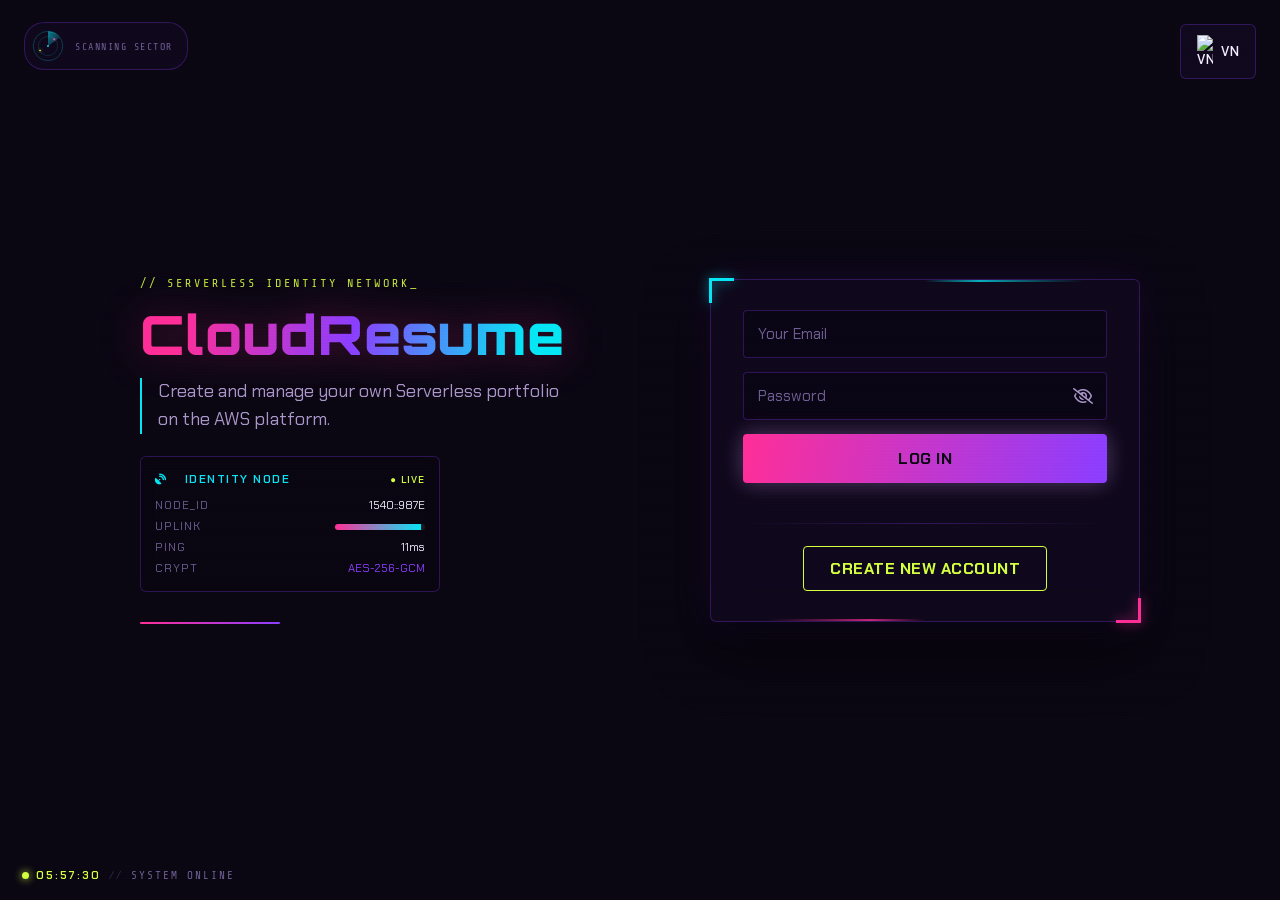
==== index.html @ 647ae420 "y" ====
<!DOCTYPE html>
<html lang="en">
<head>
    <meta charset="UTF-8">
    <meta name="viewport" content="width=device-width, initial-scale=1.0">
    <title>CloudResume // System Access</title>
    <link rel="preconnect" href="https://fonts.googleapis.com">
    <link href="https://fonts.googleapis.com/css2?family=Orbitron:wght@500;600;700;800;900&family=Chakra+Petch:wght@300;400;500;600;700&family=Share+Tech+Mono&display=swap" rel="stylesheet">
    <link rel="stylesheet" href="https://cdnjs.cloudflare.com/ajax/libs/font-awesome/6.4.2/css/all.min.css">
    <script src="https://cdn.jsdelivr.net/npm/amazon-cognito-identity-js/dist/amazon-cognito-identity.min.js"></script>
    <style>
        /* ============================================
           CLOUDRESUME — CYBERPUNK & NEON DYSTOPIA
           Token system
        ============================================ */
        :root {
            --void: #0a0612;
            --void-panel: #150b26;
            --void-elevated: #1d1033;
            --void-border: rgba(139, 61, 255, 0.28);
            --neon-pink: #ff2e97;
            --neon-cyan: #05e6f5;
            --neon-violet: #8b3dff;
            --neon-lime: #d4ff3f;
            --danger: #ff3860;
            --text-primary: #f4eeff;
            --text-secondary: #a996c9;
            --text-dim: #6f5f94;
            --font-display: 'Orbitron', sans-serif;
            --font-body: 'Chakra Petch', sans-serif;
            --font-mono: 'Share Tech Mono', monospace;
        }

        * { box-sizing: border-box; margin: 0; padding: 0; font-family: var(--font-body); }
        html, body { background: var(--void); }
        body {
            color: var(--text-primary);
            display: flex; justify-content: center; align-items: center;
            min-height: 100vh; position: relative; overflow-x: hidden;
        }

        /* ---- Custom neon scrollbar ---- */
        * { scrollbar-width: thin; scrollbar-color: var(--neon-violet) var(--void); }
        ::-webkit-scrollbar { width: 11px; height: 11px; }
        ::-webkit-scrollbar-track { background: var(--void); }
        ::-webkit-scrollbar-thumb { background: linear-gradient(180deg, var(--neon-pink), var(--neon-violet), var(--neon-cyan)); border-radius: 20px; border: 2px solid var(--void); background-clip: padding-box; }
        ::-webkit-scrollbar-thumb:hover { box-shadow: 0 0 10px rgba(5,230,245,0.6) inset; }

        /* ---- Atmosphere: grid floor, glow orbs, scanline ---- */
        body::before {
            content: ''; position: fixed; inset: -46px 0 0 -46px;
            background-image:
                linear-gradient(rgba(139, 61, 255, 0.14) 1px, transparent 1px),
                linear-gradient(90deg, rgba(139, 61, 255, 0.14) 1px, transparent 1px);
            background-size: 46px 46px;
            -webkit-mask-image: radial-gradient(ellipse 75% 55% at 50% 25%, black 30%, transparent 100%);
            mask-image: radial-gradient(ellipse 75% 55% at 50% 25%, black 30%, transparent 100%);
            z-index: -3; pointer-events: none;
            animation: grid-drift 18s linear infinite;
        }
        @keyframes grid-drift { from { background-position: 0px 0px, 0px 0px; } to { background-position: 46px 46px, 46px 46px; } }
        body::after {
            content: ''; position: fixed; inset: 0;
            background: repeating-linear-gradient(0deg, rgba(255,255,255,0.025) 0px, rgba(255,255,255,0.025) 1px, transparent 1px, transparent 3px);
            z-index: 30; pointer-events: none; mix-blend-mode: overlay;
        }
        .bg-orbs { position: fixed; inset: 0; z-index: -2; pointer-events: none; transform: translate(0, 0); transition: transform 0.7s ease-out; }
        .bg-orb { position: fixed; width: 480px; height: 480px; border-radius: 50%; filter: blur(130px); opacity: 0.32; pointer-events: none; animation: float-orb 14s ease-in-out infinite; }
        .orb-pink { background: var(--neon-pink); top: -160px; left: -120px; }
        .orb-cyan { background: var(--neon-cyan); bottom: -160px; right: -120px; animation-delay: -7s; }
        .orb-violet { background: var(--neon-violet); width: 400px; height: 400px; top: 42%; left: 46%; opacity: 0.22; animation-name: float-orb-alt; animation-duration: 20s; animation-delay: -4s; }
        @keyframes float-orb { 0%, 100% { transform: translate(0,0) scale(1); } 50% { transform: translate(36px,-28px) scale(1.08); } }
        @keyframes float-orb-alt { 0%, 100% { transform: translate(0,0) scale(1); } 50% { transform: translate(-44px,32px) scale(0.92); } }

        .sys-status { position: fixed; bottom: 18px; left: 22px; font-family: var(--font-mono); font-size: 11px; letter-spacing: 2px; color: var(--text-dim); z-index: 10; display: flex; align-items: center; gap: 7px; text-transform: uppercase; }
        .status-dot { width: 7px; height: 7px; border-radius: 50%; background: var(--neon-lime); box-shadow: 0 0 8px var(--neon-lime); animation: pulse-dot 1.6s ease-in-out infinite; }
        @keyframes pulse-dot { 0%, 100% { opacity: 1; } 50% { opacity: 0.35; } }

        /* ---- Glitch-flicker brand text ---- */
        .glitch-text { position: relative; display: inline-block; }
        .glitch-text::before, .glitch-text::after {
            content: attr(data-text); position: absolute; top: 0; left: 0; width: 100%; height: 100%;
            background: linear-gradient(100deg, var(--neon-pink) 10%, var(--neon-violet) 50%, var(--neon-cyan) 90%);
            -webkit-background-clip: text; background-clip: text; color: transparent; opacity: 0;
        }
        .glitch-text::before { transform: translate(-2px, 0); animation: glitch-flicker-1 7s infinite; }
        .glitch-text::after { transform: translate(2px, 0); animation: glitch-flicker-2 7s infinite; }
        @keyframes glitch-flicker-1 {
            0%, 94%, 100% { opacity: 0; clip-path: inset(45% 0 45% 0); }
            95% { opacity: 0.9; clip-path: inset(10% 0 60% 0); }
            96% { opacity: 0.9; clip-path: inset(70% 0 5% 0); }
            97% { opacity: 0; }
        }
        @keyframes glitch-flicker-2 {
            0%, 93%, 100% { opacity: 0; clip-path: inset(45% 0 45% 0); }
            94% { opacity: 0.9; clip-path: inset(60% 0 15% 0); }
            96% { opacity: 0.9; clip-path: inset(5% 0 80% 0); }
            98% { opacity: 0; }
        }

        @media (prefers-reduced-motion: reduce) {
            .bg-orb, .bg-orbs, .status-dot, .brand-tag::after, body::before,
            .glitch-text::before, .glitch-text::after, .brand-section, .auth-section,
            .form-in, .brand-section::after, .circuit-line, .circuit-node, .toast, .ripple-burst,
            .scan-ring, .radar-sweep, .radar-ring-1, .radar-ring-2, .radar-blip, .id-node-panel::before,
            .link-bar-fill, .node-panel-flicker, #cursor-glow, #boot-sequence, .boot-line, .boot-cursor,
            .circuit-deco-tl .circuit-line, .circuit-deco-tl .circuit-node { animation: none !important; transition: none !important; }
            #boot-sequence { display: none !important; }
        }

        .top-controls { position: absolute; top: 24px; right: 24px; display: flex; gap: 10px; z-index: 10; }
        .top-btn {
            padding: 10px 16px; font-size: 13px; font-weight: 600; letter-spacing: 0.5px; text-transform: uppercase;
            cursor: pointer; background: rgba(21,11,38,0.65); color: var(--text-primary);
            border: 1px solid var(--void-border); border-radius: 6px;
            display: flex; align-items: center; justify-content: center; gap: 8px;
            backdrop-filter: blur(10px); transition: all 0.25s ease; min-width: 40px;
        }
        .top-btn:hover { border-color: var(--neon-cyan); color: var(--neon-cyan); box-shadow: 0 0 16px rgba(5,230,245,0.35); transform: translateY(-1px); }

        .container { display: flex; max-width: 1040px; width: 100%; padding: 20px; align-items: center; justify-content: space-between; flex-wrap: wrap; position: relative; z-index: 1; }

        .brand-section { width: 50%; padding-right: 40px; animation: fade-in-left 0.7s ease both; }
        .brand-section::after { content: ''; display: block; margin-top: 30px; height: 2px; width: 140px; border-radius: 2px; background: linear-gradient(90deg, var(--neon-pink), var(--neon-violet), var(--neon-cyan), var(--neon-pink)); background-size: 300% 100%; animation: sweep-line 6s linear infinite; }
        @keyframes sweep-line { from { background-position: 0% 0; } to { background-position: -300% 0; } }
        @keyframes fade-in-left { from { opacity: 0; transform: translateX(-24px); } to { opacity: 1; transform: translateX(0); } }
        @keyframes fade-in-up { from { opacity: 0; transform: translateY(24px); } to { opacity: 1; transform: translateY(0); } }
        .brand-tag { display: block; font-family: var(--font-mono); font-size: 12px; letter-spacing: 3px; color: var(--neon-lime); text-transform: uppercase; margin-bottom: 16px; opacity: 0.9; }
        .brand-tag::after { content: '_'; animation: blink 1s steps(1) infinite; }
        @keyframes blink { 50% { opacity: 0; } }
        .brand-section h1 {
            font-family: var(--font-display); font-size: 54px; font-weight: 900; letter-spacing: 1px;
            background: linear-gradient(100deg, var(--neon-pink) 10%, var(--neon-violet) 50%, var(--neon-cyan) 90%);
            -webkit-background-clip: text; background-clip: text; color: transparent;
            filter: drop-shadow(0 0 20px rgba(255,46,151,0.3));
            margin-bottom: 16px; line-height: 1.05;
        }
        .brand-section p { font-size: 18px; color: var(--text-secondary); line-height: 1.55; max-width: 420px; border-left: 2px solid var(--neon-cyan); padding-left: 16px; }

        /* ---- Signature HUD corner-bracket frame ---- */
        .hud-frame { position: relative; }
        .hud-frame::before, .hud-frame::after { content: ''; position: absolute; width: 22px; height: 22px; pointer-events: none; z-index: 5; }
        .hud-frame::before { top: -2px; left: -2px; border-top: 3px solid var(--neon-cyan); border-left: 3px solid var(--neon-cyan); filter: drop-shadow(0 0 6px rgba(5,230,245,0.7)); }
        .hud-frame::after { bottom: -2px; right: -2px; border-bottom: 3px solid var(--neon-pink); border-right: 3px solid var(--neon-pink); filter: drop-shadow(0 0 6px rgba(255,46,151,0.7)); }

        .auth-section {
            width: 430px; background: rgba(21,11,38,0.55); backdrop-filter: blur(18px);
            border: 1px solid var(--void-border); border-radius: 6px; padding: 30px 32px;
            box-shadow: 0 24px 60px rgba(0,0,0,0.55), 0 0 40px rgba(139,61,255,0.12);
            animation: fade-in-up 0.7s ease 0.15s both, panel-flicker 7.5s ease-in-out infinite;
            transition: transform 0.35s ease;
        }

        /* ---- Form switch transition (login / register / verify) ---- */
        .form-in { animation: form-fade-in 0.4s ease; }
        @keyframes form-fade-in { from { opacity: 0; transform: translateY(10px); } to { opacity: 1; transform: translateY(0); } }

        .form-group { margin-bottom: 14px; }
        .form-grid-3 { display: grid; grid-template-columns: 1fr 1fr 1fr; gap: 10px; margin-bottom: 14px; }
        .form-grid-phone { display: grid; grid-template-columns: 1fr 2.5fr; gap: 10px; margin-bottom: 6px; }

        label { display: block; font-family: var(--font-mono); font-size: 11px; color: var(--text-secondary); margin-bottom: 6px; font-weight: 600; text-transform: uppercase; letter-spacing: 1.5px; }

        input, select {
            width: 100%; padding: 13px 14px; border: 1px solid var(--void-border); background: rgba(10,6,18,0.65);
            color: var(--text-primary); border-radius: 4px; font-size: 15px; font-family: var(--font-body); outline: none; transition: all 0.25s ease;
        }
        input::placeholder { color: var(--text-dim); }
        input:focus, select:focus { border-color: var(--neon-cyan); box-shadow: 0 0 0 3px rgba(5,230,245,0.15), 0 0 18px rgba(5,230,245,0.22); background: rgba(10,6,18,0.85); }
        select option { background: var(--void-panel); color: var(--text-primary); }

        .helper-text { font-size: 12px; color: var(--text-dim); display: block; margin-top: 5px; margin-bottom: 14px; line-height: 1.45; }
        .warning-text { font-size: 12px; color: var(--danger); display: block; margin-top: 5px; margin-bottom: 14px; font-weight: 600; }

        .pwd-wrapper { position: relative; width: 100%; }
        .pwd-wrapper input { padding-right: 42px; margin-bottom: 0; }
        .pwd-toggle { position: absolute; right: 14px; top: 50%; transform: translateY(-50%); cursor: pointer; color: var(--text-secondary); font-size: 16px; transition: color 0.2s; }
        .pwd-toggle:hover { color: var(--neon-cyan); }

        .btn { width: 100%; padding: 14px; border: none; border-radius: 4px; font-size: 16px; font-weight: 700; letter-spacing: 0.5px; text-transform: uppercase; cursor: pointer; transition: all 0.25s ease; font-family: var(--font-body); }
        .btn-login {
            position: relative; overflow: hidden;
            background: linear-gradient(100deg, var(--neon-pink), var(--neon-violet) 50%, var(--neon-cyan));
            background-size: 200% 100%; background-position: 0% 0%;
            color: #0a0612; margin-bottom: 18px;
            box-shadow: 0 0 22px rgba(255,46,151,0.3), 0 0 22px rgba(5,230,245,0.2);
        }
        .btn-login:hover { background-position: 100% 0%; box-shadow: 0 0 30px rgba(255,46,151,0.45), 0 0 30px rgba(5,230,245,0.35); transform: translateY(-2px); }
        .btn-login::after { content: ''; position: absolute; top: 0; left: -75%; width: 45%; height: 100%; background: linear-gradient(120deg, transparent, rgba(255,255,255,0.55), transparent); transform: skewX(-20deg); transition: left 0.6s ease; }
        .btn-login:hover::after { left: 130%; }

        .divider { height: 1px; background: linear-gradient(90deg, transparent, var(--void-border) 50%, transparent); margin: 22px 0; border: none; }

        .btn-register { background: transparent; border: 1.5px solid var(--neon-lime); color: var(--neon-lime); width: fit-content; padding: 11px 26px; margin: 0 auto; display: block; }
        .btn-register:hover { background: rgba(212,255,63,0.12); box-shadow: 0 0 22px rgba(212,255,63,0.4); color: #fff; border-color: #fff; }

        #register-form, #verify-form { display: none; }
        #register-form h2, #verify-form h2 { font-family: var(--font-display); font-size: 21px; color: var(--text-primary); text-align: center; margin-bottom: 18px; letter-spacing: 1px; }
        #register-form h2::before, #verify-form h2::before { content: '// '; color: var(--neon-cyan); }
        #register-form h2::after, #verify-form h2::after { content: ' //'; color: var(--neon-pink); }

        .back-link { display: block; text-align: center; color: var(--neon-cyan); cursor: pointer; margin-top: 16px; text-decoration: none; font-weight: 600; font-size: 14px; }
        .back-link:hover { text-decoration: underline; color: var(--neon-pink); }

        #error-msg { background: rgba(255,56,96,0.12); color: #ff9db3; padding: 11px; border-radius: 4px; text-align: center; margin-bottom: 16px; font-size: 13px; display: none; font-weight: 600; border: 1px solid var(--danger); box-shadow: 0 0 16px rgba(255,56,96,0.25); }

        /* ---- Ambient data-mote particle field ---- */
        .particle-canvas { position: fixed; inset: 0; z-index: -1; pointer-events: none; opacity: 0.6; }

        /* ---- Circuit-trace corner decoration ---- */
        .circuit-deco { position: fixed; bottom: -10px; right: -10px; width: 180px; height: 180px; z-index: -1; opacity: 0.4; pointer-events: none; }
        .circuit-deco-tl { bottom: auto; right: auto; top: -10px; left: -10px; }
        .circuit-line { fill: none; stroke: var(--neon-cyan); stroke-width: 1.2; stroke-dasharray: 7 6; animation: circuit-flow 4s linear infinite; }
        .circuit-node { fill: var(--neon-pink); filter: drop-shadow(0 0 4px var(--neon-pink)); animation: pulse-dot 2s ease-in-out infinite; }
        @keyframes circuit-flow { to { stroke-dashoffset: -130; } }

        /* ---- Live HUD clock ---- */
        #hud-clock { color: var(--neon-lime); font-weight: 600; }
        .sys-sep { opacity: 0.4; margin: 0 1px; }

        /* ---- Click ripple burst ---- */
        .ripple-burst { position: fixed; width: 120px; height: 120px; border-radius: 50%; pointer-events: none; z-index: 400; border: 2px solid var(--neon-cyan); transform: translate(-50%, -50%) scale(0); opacity: 0.85; animation: ripple-expand 0.6s ease-out forwards; }
        @keyframes ripple-expand { to { transform: translate(-50%, -50%) scale(1); opacity: 0; } }

        /* ---- Toast notifications ---- */
        .toast-container { position: fixed; top: 24px; right: 24px; z-index: 500; display: flex; flex-direction: column; gap: 10px; pointer-events: none; max-width: 340px; }
        .toast {
            pointer-events: auto; min-width: 260px; background: rgba(21,11,38,0.92); backdrop-filter: blur(14px);
            border: 1px solid var(--void-border); border-left: 3px solid var(--neon-cyan); border-radius: 6px;
            padding: 13px 14px; font-size: 13px; color: var(--text-primary);
            box-shadow: 0 12px 30px rgba(0,0,0,0.5), 0 0 20px rgba(5,230,245,0.15);
            display: flex; align-items: flex-start; gap: 10px; animation: toast-in 0.35s ease;
        }
        .toast.error { border-left-color: var(--danger); }
        .toast.success { border-left-color: var(--neon-lime); }
        .toast .toast-icon { font-size: 15px; margin-top: 1px; color: var(--neon-cyan); }
        .toast.error .toast-icon { color: var(--danger); }
        .toast.success .toast-icon { color: var(--neon-lime); }
        .toast span.toast-msg { flex: 1; line-height: 1.4; }
        .toast .toast-close { background: none; border: none; color: var(--text-dim); cursor: pointer; font-size: 15px; line-height: 1; }
        .toast .toast-close:hover { color: var(--text-primary); }
        .toast.hide { animation: toast-out 0.3s ease forwards; }
        @keyframes toast-in { from { opacity: 0; transform: translateX(40px); } to { opacity: 1; transform: translateX(0); } }
        @keyframes toast-out { to { opacity: 0; transform: translateX(40px); } }

        /* ============================================
           EXPANDED ATMOSPHERE — extra futurism pass
        ============================================ */

        /* ---- Boot sequence overlay ---- */
        #boot-sequence {
            position: fixed; inset: 0; z-index: 1000; background: var(--void);
            display: flex; align-items: center; justify-content: center; padding: 40px;
            transition: opacity 0.5s ease, visibility 0.5s ease;
            animation: boot-failsafe-fade 0.6s ease 4s forwards; /* safety net if JS never runs */
        }
        #boot-sequence.boot-hide { opacity: 0; visibility: hidden; pointer-events: none; }
        @keyframes boot-failsafe-fade { to { opacity: 0; visibility: hidden; pointer-events: none; } }
        .boot-lines {
            font-family: var(--font-mono); font-size: 14px; line-height: 2; color: var(--neon-lime);
            max-width: 520px; width: 100%; text-shadow: 0 0 8px rgba(212,255,63,0.45);
        }
        .boot-line { opacity: 0; white-space: pre-wrap; animation: boot-line-in 0.25s ease forwards; }
        .boot-line .ok { color: var(--neon-cyan); font-weight: 600; }
        @keyframes boot-line-in { from { opacity: 0; transform: translateX(-6px); } to { opacity: 1; transform: translateX(0); } }

        /* ---- Radar HUD (top-left) ---- */
        .radar-hud {
            position: fixed; top: 22px; left: 24px; z-index: 10;
            display: flex; align-items: center; gap: 10px;
            background: rgba(21,11,38,0.55); backdrop-filter: blur(10px);
            border: 1px solid var(--void-border); border-radius: 20px; padding: 6px 14px 6px 6px;
        }
        .radar-hud svg { width: 34px; height: 34px; overflow: visible; flex-shrink: 0; }
        .radar-ring-1, .radar-ring-2 { fill: none; stroke: var(--neon-cyan); stroke-width: 1; opacity: 0.4; }
        .radar-ring-2 { opacity: 0.25; }
        .radar-sweep { transform-origin: 30px 30px; animation: radar-rotate 3.2s linear infinite; }
        @keyframes radar-rotate { to { transform: rotate(360deg); } }
        .radar-blip { fill: var(--neon-pink); filter: drop-shadow(0 0 3px var(--neon-pink)); animation: pulse-dot 2.4s ease-in-out infinite; }
        .radar-blip-2 { animation-delay: -1.2s; fill: var(--neon-lime); filter: drop-shadow(0 0 3px var(--neon-lime)); }
        .radar-label { font-family: var(--font-mono); font-size: 10px; letter-spacing: 1.5px; color: var(--text-dim); text-transform: uppercase; white-space: nowrap; }
        @media (max-width: 900px) { .radar-hud { display: none; } }

        /* ---- Cursor-follow neon glow ---- */
        #cursor-glow {
            position: fixed; top: 0; left: 0; width: 26px; height: 26px; border-radius: 50%;
            background: radial-gradient(circle, rgba(255,46,151,0.55) 0%, rgba(5,230,245,0.32) 45%, transparent 75%);
            filter: blur(4px); pointer-events: none; z-index: 350; mix-blend-mode: screen;
            transform: translate(-50%, -50%); opacity: 0; transition: opacity 0.3s ease; will-change: transform;
        }
        #cursor-glow.active { opacity: 1; }
        @media (max-width: 900px), (pointer: coarse) { #cursor-glow { display: none !important; } }

        /* ---- Identity Node telemetry panel ---- */
        .id-node-panel {
            margin-top: 22px; max-width: 300px; background: rgba(10,6,18,0.55); backdrop-filter: blur(8px);
            border: 1px solid var(--void-border); border-radius: 6px; padding: 12px 14px;
            font-family: var(--font-mono); font-size: 11.5px; color: var(--text-secondary);
            position: relative; overflow: hidden;
        }
        .id-node-panel::before {
            content: ''; position: absolute; left: 0; right: 0; height: 45%; top: -45%;
            background: linear-gradient(180deg, rgba(5,230,245,0.14), transparent);
            animation: node-scanline 3.6s ease-in-out infinite;
        }
        @keyframes node-scanline { 0% { top: -45%; } 100% { top: 100%; } }
        .node-row { display: flex; align-items: center; justify-content: space-between; gap: 10px; padding: 3px 0; position: relative; z-index: 1; }
        .node-title { color: var(--neon-cyan); letter-spacing: 1.5px; font-weight: 600; margin-bottom: 5px; justify-content: flex-start; }
        .node-title i { margin-right: 7px; font-size: 11px; }
        .node-live { margin-left: auto; color: var(--neon-lime); font-size: 9.5px; letter-spacing: 1px; animation: pulse-dot 1.6s ease-in-out infinite; }
        .node-key { color: var(--text-dim); letter-spacing: 1px; }
        .node-val { color: var(--text-primary); }
        .node-crypt { color: var(--neon-violet); }
        .link-bar { display: inline-block; width: 90px; height: 6px; border-radius: 3px; background: rgba(255,255,255,0.08); overflow: hidden; vertical-align: middle; }
        .link-bar-fill { display: block; height: 100%; width: 96%; background: linear-gradient(90deg, var(--neon-pink), var(--neon-cyan)); animation: link-flux 2.8s ease-in-out infinite; }
        @keyframes link-flux { 0%, 100% { width: 93%; } 50% { width: 100%; } }

        /* ---- Perimeter energy-scan ring on the auth card ---- */
        @property --scan-angle { syntax: '<angle>'; inherits: false; initial-value: 0deg; }
        .scan-ring {
            position: absolute; inset: 0; border-radius: 6px; pointer-events: none; z-index: 0; padding: 1.5px;
            background: conic-gradient(from var(--scan-angle), transparent 0%, var(--neon-cyan) 5%, transparent 12%, transparent 50%, var(--neon-pink) 55%, transparent 62%, transparent 100%);
            -webkit-mask: linear-gradient(#fff 0 0) content-box, linear-gradient(#fff 0 0);
            -webkit-mask-composite: xor; mask-composite: exclude;
            animation: scan-ring-spin 6s linear infinite; opacity: 0.75;
        }
        @keyframes scan-ring-spin { to { --scan-angle: 360deg; } }

        /* ---- Ambient panel power-flicker ---- */
        @keyframes panel-flicker {
            0%, 92%, 100% { box-shadow: 0 24px 60px rgba(0,0,0,0.55), 0 0 40px rgba(139,61,255,0.12); }
            92.5% { box-shadow: 0 24px 60px rgba(0,0,0,0.55), 0 0 55px rgba(5,230,245,0.24); }
            93.5% { box-shadow: 0 24px 60px rgba(0,0,0,0.55), 0 0 22px rgba(139,61,255,0.08); }
            95% { box-shadow: 0 24px 60px rgba(0,0,0,0.55), 0 0 52px rgba(255,46,151,0.22); }
            96%, 100% { box-shadow: 0 24px 60px rgba(0,0,0,0.55), 0 0 40px rgba(139,61,255,0.12); }
        }

        /* ---- Micro targeting-reticle on focused inputs ---- */
        .form-group, .form-grid-3, .form-grid-phone { position: relative; }
        .form-group:focus-within::before, .form-grid-3:focus-within::before, .form-grid-phone:focus-within::before,
        .form-group:focus-within::after, .form-grid-3:focus-within::after, .form-grid-phone:focus-within::after {
            content: ''; position: absolute; width: 9px; height: 9px; pointer-events: none; z-index: 2;
        }
        .form-group:focus-within::before, .form-grid-3:focus-within::before, .form-grid-phone:focus-within::before {
            top: -4px; left: -4px; border-top: 2px solid var(--neon-cyan); border-left: 2px solid var(--neon-cyan);
            filter: drop-shadow(0 0 4px rgba(5,230,245,0.7));
        }
        .form-group:focus-within::after, .form-grid-3:focus-within::after, .form-grid-phone:focus-within::after {
            bottom: -4px; right: -4px; border-bottom: 2px solid var(--neon-pink); border-right: 2px solid var(--neon-pink);
            filter: drop-shadow(0 0 4px rgba(255,46,151,0.7));
        }

        @media (max-width: 768px) {
            .container { flex-direction: column; text-align: center; margin-top: 50px; }
            .brand-section { width: 100%; padding: 0; margin-bottom: 40px; display: flex; flex-direction: column; align-items: center; }
            .brand-section p { text-align: left; }
            .auth-section { width: 100%; max-width: 420px; }
        }
    </style>
</head>
<body>

<div id="boot-sequence" aria-hidden="true">
    <div class="boot-lines" id="boot-lines"></div>
</div>

<canvas class="particle-canvas" id="particle-canvas"></canvas>

<svg class="circuit-deco" viewBox="0 0 200 200" xmlns="http://www.w3.org/2000/svg" aria-hidden="true">
    <path class="circuit-line" d="M10 190 L10 120 L60 120 L60 70 L130 70 L130 20 L190 20" />
    <circle class="circuit-node" cx="10" cy="190" r="3" />
    <circle class="circuit-node" cx="60" cy="120" r="3" />
    <circle class="circuit-node" cx="130" cy="70" r="3" />
</svg>

<svg class="circuit-deco circuit-deco-tl" viewBox="0 0 200 200" xmlns="http://www.w3.org/2000/svg" aria-hidden="true">
    <path class="circuit-line" d="M190 10 L120 10 L120 55 L75 55 L75 105 L20 105 L20 190" />
    <circle class="circuit-node" cx="190" cy="10" r="3" />
    <circle class="circuit-node" cx="120" cy="55" r="3" />
    <circle class="circuit-node" cx="75" cy="105" r="3" />
</svg>

<div class="radar-hud" id="radar-hud" aria-hidden="true">
    <svg viewBox="0 0 60 60" xmlns="http://www.w3.org/2000/svg">
        <circle class="radar-ring-1" cx="30" cy="30" r="26" />
        <circle class="radar-ring-2" cx="30" cy="30" r="17" />
        <circle cx="30" cy="30" r="1.6" fill="var(--neon-cyan)" />
        <circle class="radar-blip" cx="41" cy="18" r="1.8" />
        <circle class="radar-blip radar-blip-2" cx="16" cy="38" r="1.4" />
        <g class="radar-sweep">
            <path d="M30 30 L30 4 A26 26 0 0 1 51 15 Z" fill="url(#radarGrad)" />
        </g>
        <defs>
            <linearGradient id="radarGrad" x1="0" y1="0" x2="1" y2="1">
                <stop offset="0%" stop-color="var(--neon-cyan)" stop-opacity="0.55" />
                <stop offset="100%" stop-color="var(--neon-cyan)" stop-opacity="0" />
            </linearGradient>
        </defs>
    </svg>
    <span class="radar-label">SCANNING SECTOR</span>
</div>

<div id="cursor-glow" aria-hidden="true"></div>

<div class="bg-orbs" id="bg-orbs">
    <div class="bg-orb orb-pink"></div>
    <div class="bg-orb orb-cyan"></div>
    <div class="bg-orb orb-violet"></div>
</div>
<div class="sys-status"><span class="status-dot"></span><span id="hud-clock">00:00:00</span><span class="sys-sep">//</span>System Online</div>

<div class="toast-container" id="toast-container"></div>

<div class="top-controls">
    <button id="lang-toggle" class="top-btn">
        <img src="https://flagcdn.com/w20/vn.png" width="16" alt="VN"> VN
    </button>
</div>

<div class="container">
    <div class="brand-section">
        <span class="brand-tag">// Serverless Identity Network</span>
        <h1 class="glitch-text" data-text="CloudResume">CloudResume</h1>
        <p data-i18n="subtitle">Create and manage your own Serverless portfolio on the AWS platform.</p>

        <div class="id-node-panel" aria-hidden="true">
            <div class="node-row node-title"><i class="fa-solid fa-satellite-dish"></i><span>IDENTITY NODE</span><span class="node-live">● LIVE</span></div>
            <div class="node-row"><span class="node-key">NODE_ID</span><span class="node-val" id="node-id">7F3A::22B9</span></div>
            <div class="node-row"><span class="node-key">UPLINK</span><span class="node-val"><span class="link-bar"><span class="link-bar-fill" id="link-bar-fill"></span></span></span></div>
            <div class="node-row"><span class="node-key">PING</span><span class="node-val" id="node-ping">12ms</span></div>
            <div class="node-row"><span class="node-key">CRYPT</span><span class="node-val node-crypt">AES-256-GCM</span></div>
        </div>
    </div>

    <div class="auth-section hud-frame">
        <div class="scan-ring" aria-hidden="true"></div>
        <div id="error-msg"></div>

        <div id="login-form" class="form-in">
            <div class="form-group">
                <input type="email" id="login-email" data-i18n-placeholder="pl_email" placeholder="Your Email">
            </div>
            <div class="form-group pwd-wrapper">
                <input type="password" id="login-password" data-i18n-placeholder="pl_pass" placeholder="Password">
                <i class="fa-regular fa-eye-slash pwd-toggle" onclick="togglePassword('login-password', this)"></i>
            </div>
            <button class="btn btn-login" id="btn-login-submit" onclick="loginUser()" data-i18n="btn_login">Log In</button>
            <div class="divider"></div>
            <button class="btn btn-register" onclick="toggleForm('register')" data-i18n="btn_create_acc">Create New Account</button>
        </div>

        <div id="register-form">
            <h2 data-i18n="reg_title">Sign Up</h2>

            <div class="form-group">
                <input type="text" id="reg-name" data-i18n-placeholder="pl_name" placeholder="Full Name">
            </div>
            <div class="form-group">
                <input type="email" id="reg-email" data-i18n-placeholder="pl_email_short" placeholder="Email">
            </div>

            <label data-i18n="lbl_dob">Date of Birth</label>
            <div class="form-grid-3">
                <select id="reg-dob-day"></select>
                <select id="reg-dob-month"></select>
                <select id="reg-dob-year"></select>
            </div>

            <div class="form-group">
                <label data-i18n="lbl_gender">Gender</label>
                <select id="reg-gender">
                    <option value="Male" data-i18n="gen_male">Male</option>
                    <option value="Female" data-i18n="gen_female">Female</option>
                    <option value="Other" data-i18n="gen_other">Other</option>
                </select>
            </div>

            <label data-i18n="lbl_phone">Phone Number</label>
            <div class="form-grid-phone">
                <input type="text" id="reg-phone-code" value="" placeholder="+..." style="text-align: center;">
                <input type="text" id="reg-phone-num" data-i18n-placeholder="pl_phone" placeholder="Enter the rest of the digits...">
            </div>
            <small class="helper-text" data-i18n="phone_guide">Ex: Enter the country code (e.g., +84) in the first box, and your phone number in the second.</small>

            <div class="form-group pwd-wrapper" style="margin-bottom: 8px;">
                <input type="password" id="reg-password" data-i18n-placeholder="pl_pass_new" placeholder="New Password">
                <i class="fa-regular fa-eye-slash pwd-toggle" onclick="togglePassword('reg-password', this)"></i>
            </div>
            <div class="form-group pwd-wrapper">
                <input type="password" id="reg-password-confirm" data-i18n-placeholder="pl_pass_confirm" placeholder="Confirm Password">
                <i class="fa-regular fa-eye-slash pwd-toggle" onclick="togglePassword('reg-password-confirm', this)"></i>
            </div>
            <small class="warning-text" id="pwd-policy" data-i18n="pwd_policy">⚠️ Password must be 8+ characters, including uppercase, lowercase, numbers, and symbols (@$!%*?&).</small>

            <button class="btn btn-register" style="width: 100%; margin-top: 10px;" onclick="registerUser()" data-i18n="btn_reg_submit">Sign Up</button>
            <a class="back-link" onclick="toggleForm('login')" data-i18n="link_back_login">Already have an account? Log in</a>
        </div>

        <div id="verify-form">
            <h2 data-i18n="verify_title">Email Verification</h2>
            <p style="font-size: 14px; text-align: center; margin-bottom: 15px; color: var(--text-secondary);" data-i18n="verify_desc">Please check your email and enter the 6-digit verification code.</p>
            <div class="form-group">
                <input type="text" id="verify-code" data-i18n-placeholder="pl_code" placeholder="Verification Code">
            </div>
            <button class="btn btn-login" onclick="verifyUser()" data-i18n="btn_verify">Verify</button>
        </div>
    </div>
</div>

<script>
    // ==========================================
    // KHỞI TẠO DATA CHO DROPDOWN NGÀY SINH
    // ==========================================
    const daySelect = document.getElementById('reg-dob-day');
    const monthSelect = document.getElementById('reg-dob-month');
    const yearSelect = document.getElementById('reg-dob-year');

    for(let i=1; i<=31; i++) daySelect.innerHTML += `<option value="${i<10?'0'+i:i}">${i}</option>`;
    for(let i=1; i<=12; i++) monthSelect.innerHTML += `<option value="${i<10?'0'+i:i}">Tháng ${i}</option>`;
    const currentYear = new Date().getFullYear();
    for(let i=currentYear; i>=1950; i--) yearSelect.innerHTML += `<option value="${i}">${i}</option>`;
    yearSelect.value = "2000"; 

    // ==========================================
    // HIỆU ỨNG PARALLAX CHO ĐỐM SÁNG NỀN (theo con trỏ chuột)
    // ==========================================
    const prefersReducedMotion = window.matchMedia('(prefers-reduced-motion: reduce)').matches;
    if (!prefersReducedMotion) {
        const bgOrbs = document.getElementById('bg-orbs');
        document.addEventListener('mousemove', (e) => {
            const x = (e.clientX / window.innerWidth - 0.5) * 26;
            const y = (e.clientY / window.innerHeight - 0.5) * 26;
            if (bgOrbs) bgOrbs.style.transform = `translate(${x}px, ${y}px)`;
        });
    }

    // ==========================================
    // TRƯỜNG HẠT DỮ LIỆU TRÔI NỔI (AMBIENT PARTICLE FIELD)
    // ==========================================
    (function initParticles() {
        const canvas = document.getElementById('particle-canvas');
        if (!canvas || prefersReducedMotion) return;
        const ctx = canvas.getContext('2d');
        const COLORS = ['255,46,151', '5,230,245', '139,61,255'];
        let particles = [];

        function resize() { canvas.width = window.innerWidth; canvas.height = window.innerHeight; }
        function createParticles() {
            const count = Math.min(55, Math.floor((window.innerWidth * window.innerHeight) / 24000));
            particles = Array.from({ length: count }, () => ({
                x: Math.random() * canvas.width,
                y: Math.random() * canvas.height,
                r: Math.random() * 1.6 + 0.6,
                speed: Math.random() * 0.3 + 0.08,
                drift: (Math.random() - 0.5) * 0.2,
                alpha: Math.random() * 0.5 + 0.15,
                color: COLORS[Math.floor(Math.random() * COLORS.length)]
            }));
        }
        function tick() {
            ctx.clearRect(0, 0, canvas.width, canvas.height);
            particles.forEach(p => {
                p.y -= p.speed;
                p.x += p.drift;
                if (p.y < -10) { p.y = canvas.height + 10; p.x = Math.random() * canvas.width; }
                if (p.x < -10) p.x = canvas.width + 10;
                if (p.x > canvas.width + 10) p.x = -10;
                ctx.beginPath();
                ctx.arc(p.x, p.y, p.r, 0, Math.PI * 2);
                ctx.fillStyle = `rgba(${p.color},${p.alpha})`;
                ctx.fill();
            });
            requestAnimationFrame(tick);
        }
        resize(); createParticles(); tick();
        window.addEventListener('resize', () => { resize(); createParticles(); });
    })();

    // ==========================================
    // ĐỒNG HỒ HUD SỐNG (LIVE HUD CLOCK)
    // ==========================================
    function updateHudClock() {
        const el = document.getElementById('hud-clock');
        if (el) el.textContent = new Date().toLocaleTimeString('en-GB');
    }
    updateHudClock();
    setInterval(updateHudClock, 1000);

    // ==========================================
    // HIỆU ỨNG GÕ CHỮ (TYPEWRITER) CHO DÒNG EYEBROW
    // ==========================================
    function typewriter(el, text, speed = 26) {
        if (!el) return;
        if (prefersReducedMotion) { el.textContent = text; return; }
        el.textContent = '';
        let i = 0;
        const timer = setInterval(() => {
            el.textContent += text.charAt(i);
            i++;
            if (i >= text.length) clearInterval(timer);
        }, speed);
    }
    typewriter(document.querySelector('.brand-tag'), '// Serverless Identity Network');

    // ==========================================
    // HIỆU ỨNG GỢN SÓNG NĂNG LƯỢNG KHI NHẤN NÚT (RIPPLE BURST)
    // ==========================================
    function spawnRipple(x, y, color) {
        const el = document.createElement('div');
        el.className = 'ripple-burst';
        el.style.left = x + 'px';
        el.style.top = y + 'px';
        if (color) el.style.borderColor = color;
        document.body.appendChild(el);
        setTimeout(() => el.remove(), 650);
    }
    if (!prefersReducedMotion) {
        document.querySelectorAll('.btn-login, .btn-register').forEach(btn => {
            btn.addEventListener('click', (e) => spawnRipple(e.clientX, e.clientY));
        });
    }

    // ==========================================
    // MÀN HÌNH KHỞI ĐỘNG HỆ THỐNG (BOOT SEQUENCE)
    // ==========================================
    (function bootSequence() {
        const overlay = document.getElementById('boot-sequence');
        const linesBox = document.getElementById('boot-lines');
        if (!overlay || !linesBox) return;
        if (prefersReducedMotion || sessionStorage.getItem('cr_boot_seen')) {
            overlay.remove();
            return;
        }
        const lines = [
            '&gt; INITIALIZING SECURE UPLINK...',
            '&gt; HANDSHAKE: AWS COGNITO <span class="ok">[OK]</span>',
            '&gt; DECRYPTING IDENTITY MODULE... <span class="ok">[OK]</span>',
            '&gt; LOADING NEURAL INTERFACE... <span class="ok">[OK]</span>',
            '&gt; WELCOME, OPERATOR_'
        ];
        let delay = 150;
        lines.forEach((line) => {
            setTimeout(() => {
                const div = document.createElement('div');
                div.className = 'boot-line';
                div.innerHTML = line;
                linesBox.appendChild(div);
            }, delay);
            delay += 260 + Math.random() * 180;
        });
        setTimeout(() => {
            overlay.classList.add('boot-hide');
            sessionStorage.setItem('cr_boot_seen', '1');
            setTimeout(() => overlay.remove(), 550);
        }, delay + 500);
    })();

    // ==========================================
    // ĐỐM SÁNG NEON BÁM THEO CON TRỎ CHUỘT
    // ==========================================
    (function cursorGlow() {
        const glow = document.getElementById('cursor-glow');
        if (!glow || prefersReducedMotion || !window.matchMedia('(pointer: fine)').matches) return;
        let mouseX = 0, mouseY = 0, curX = 0, curY = 0, active = false;
        document.addEventListener('mousemove', (e) => {
            mouseX = e.clientX; mouseY = e.clientY;
            if (!active) { active = true; curX = mouseX; curY = mouseY; glow.classList.add('active'); }
        });
        document.addEventListener('mouseleave', () => glow.classList.remove('active'));
        (function raf() {
            curX += (mouseX - curX) * 0.18;
            curY += (mouseY - curY) * 0.18;
            glow.style.transform = `translate(${curX}px, ${curY}px) translate(-50%, -50%)`;
            requestAnimationFrame(raf);
        })();
    })();

    // ==========================================
    // NGHIÊNG 3D THEO CON TRỎ CHO KHUNG ĐĂNG NHẬP (HOLOGRAM TILT)
    // ==========================================
    (function cardTilt() {
        const card = document.querySelector('.auth-section');
        if (!card || prefersReducedMotion || !window.matchMedia('(pointer: fine)').matches) return;
        const maxTilt = 4.5;
        card.addEventListener('mousemove', (e) => {
            const rect = card.getBoundingClientRect();
            const px = (e.clientX - rect.left) / rect.width;
            const py = (e.clientY - rect.top) / rect.height;
            const rotateY = (px - 0.5) * maxTilt * 2;
            const rotateX = (0.5 - py) * maxTilt * 2;
            card.style.transform = `perspective(1000px) rotateX(${rotateX}deg) rotateY(${rotateY}deg)`;
        });
        card.addEventListener('mouseleave', () => {
            card.style.transform = 'perspective(1000px) rotateX(0deg) rotateY(0deg)';
        });
    })();

    // ==========================================
    // TELEMETRY SỐNG CHO BẢNG IDENTITY NODE
    // ==========================================
    (function nodeTelemetry() {
        const pingEl = document.getElementById('node-ping');
        const nodeIdEl = document.getElementById('node-id');
        if (!pingEl) return;
        const hex = () => Math.floor(Math.random() * 65536).toString(16).toUpperCase().padStart(4, '0');
        if (nodeIdEl) nodeIdEl.textContent = `${hex()}::${hex().slice(0, 4)}`;
        function updatePing() { pingEl.textContent = (9 + Math.floor(Math.random() * 14)) + 'ms'; }
        updatePing();
        if (!prefersReducedMotion) setInterval(updatePing, 2600);
    })();

    // ==========================================
    // THÔNG BÁO DẠNG TOAST (THAY THẾ alert() MẶC ĐỊNH)
    // ==========================================
    function showToast(message, type = 'info', duration = 4200) {
        const container = document.getElementById('toast-container');
        if (!container) return;
        const toast = document.createElement('div');
        toast.className = `toast ${type}`;
        const iconClass = type === 'error' ? 'fa-triangle-exclamation' : (type === 'success' ? 'fa-circle-check' : 'fa-circle-info');
        const icon = document.createElement('i');
        icon.className = `fa-solid ${iconClass} toast-icon`;
        const text = document.createElement('span');
        text.className = 'toast-msg';
        text.textContent = message;
        const closeBtn = document.createElement('button');
        closeBtn.className = 'toast-close';
        closeBtn.innerHTML = '&times;';
        toast.appendChild(icon); toast.appendChild(text); toast.appendChild(closeBtn);
        container.appendChild(toast);
        const remove = () => { toast.classList.add('hide'); setTimeout(() => toast.remove(), 300); };
        closeBtn.addEventListener('click', remove);
        setTimeout(remove, duration);
    }

    // ==========================================
    // LOGIC ẨN/HIỆN MẬT KHẨU
    // ==========================================
    function togglePassword(inputId, iconElement) {
        const input = document.getElementById(inputId);
        if (input.type === "password") {
            input.type = "text"; 
            iconElement.classList.remove("fa-eye-slash");
            iconElement.classList.add("fa-eye");
        } else {
            input.type = "password"; 
            iconElement.classList.remove("fa-eye");
            iconElement.classList.add("fa-eye-slash");
        }
    }

    // ==========================================
    // LOGIC TỪ ĐIỂN SONG NGỮ (EN/VN)
    // ==========================================
    let currentLang = 'en'; // ĐÃ ĐỔI: Mặc định khởi tạo trang là tiếng Anh
    const enMonths = ["January", "February", "March", "April", "May", "June", "July", "August", "September", "October", "November", "December"];

    const translations = {
        vn: {
            subtitle: "Kiến tạo và quản trị hồ sơ năng lực Serverless của riêng bạn trên nền tảng AWS.",
            btn_login: "Đăng nhập",
            btn_create_acc: "Tạo tài khoản mới",
            reg_title: "Đăng ký",
            lbl_dob: "Ngày sinh",
            lbl_gender: "Giới tính",
            gen_male: "Nam", gen_female: "Nữ", gen_other: "Khác",
            lbl_phone: "Số điện thoại",
            phone_guide: "VD: Nhập mã quốc gia (như +84) vào ô đầu tiên, và nhập số điện thoại vào ô thứ hai.",
            pwd_policy: "⚠️ Mật khẩu phải từ 8 ký tự, bao gồm: chữ hoa, chữ thường, số và ký tự đặc biệt (@$!%*?&).",
            btn_reg_submit: "Đăng ký",
            link_back_login: "Bạn đã có tài khoản? Đăng nhập ngay",
            verify_title: "Xác thực Email",
            verify_desc: "Vui lòng kiểm tra email và nhập mã xác thực gồm 6 chữ số.",
            btn_verify: "Xác nhận",
            pl_email: "Email của bạn",
            pl_email_short: "Email",
            pl_pass: "Mật khẩu",
            pl_name: "Họ và tên",
            pl_phone: "Nhập đuôi số còn lại...",
            pl_pass_new: "Mật khẩu mới",
            pl_pass_confirm: "Xác nhận mật khẩu",
            pl_code: "Mã xác thực",
            err_empty_login: "Vui lòng nhập đầy đủ email và mật khẩu.",
            err_login_fail: "Đăng nhập thất bại. Vui lòng kiểm tra lại thông tin.",
            err_empty_reg: "Vui lòng điền đầy đủ tất cả thông tin.",
            err_pwd_weak: "Mật khẩu quá yếu! Hãy kiểm tra lại điều kiện bên dưới.",
            err_pwd_match: "Mật khẩu xác nhận không trùng khớp.",
            err_empty_code: "Vui lòng nhập mã xác thực.",
            err_code_invalid: "Mã xác thực không hợp lệ.",
            msg_verify_success: "Xác thực tài khoản thành công! Bạn có thể đăng nhập ngay.",
            msg_processing: "Đang xử lý..."
        },
        en: {
            subtitle: "Create and manage your own Serverless portfolio on the AWS platform.",
            btn_login: "Log In",
            btn_create_acc: "Create New Account",
            reg_title: "Sign Up",
            lbl_dob: "Date of Birth",
            lbl_gender: "Gender",
            gen_male: "Male", gen_female: "Female", gen_other: "Other",
            lbl_phone: "Phone Number",
            phone_guide: "Ex: Enter the country code (e.g., +84) in the first box, and your phone number in the second.",
            pwd_policy: "⚠️ Password must be 8+ characters, including uppercase, lowercase, numbers, and symbols (@$!%*?&).",
            btn_reg_submit: "Sign Up",
            link_back_login: "Already have an account? Log in",
            verify_title: "Email Verification",
            verify_desc: "Please check your email and enter the 6-digit verification code.",
            btn_verify: "Verify",
            pl_email: "Your Email",
            pl_email_short: "Email",
            pl_pass: "Password",
            pl_name: "Full Name",
            pl_phone: "Enter the rest of the digits...",
            pl_pass_new: "New Password",
            pl_pass_confirm: "Confirm Password",
            pl_code: "Verification Code",
            err_empty_login: "Please enter both email and password.",
            err_login_fail: "Login failed. Please check your credentials.",
            err_empty_reg: "Please fill in all required fields.",
            err_pwd_weak: "Password is too weak! Please check the requirements below.",
            err_pwd_match: "Passwords do not match.",
            err_empty_code: "Please enter the verification code.",
            err_code_invalid: "Invalid verification code.",
            msg_verify_success: "Account verified successfully! You can log in now.",
            msg_processing: "Processing..."
        }
    };

    function updateLanguage() {
        const langToggleBtn = document.getElementById('lang-toggle');
        // Luồng CTA đúng chuẩn: Giao diện tiếng Anh (currentLang == 'en') thì nút hiện chữ "VN" để mời bấm đổi
        langToggleBtn.innerHTML = currentLang === 'vn' 
            ? '<img src="https://flagcdn.com/w20/gb.png" width="16" alt="EN"> EN' 
            : '<img src="https://flagcdn.com/w20/vn.png" width="16" alt="VN"> VN';

        // Cập nhật các tháng trong select Box bằng mảng chuẩn theo ngôn ngữ hiện tại
        const monthSelect = document.getElementById('reg-dob-month');
        for(let i=0; i<12; i++) {
            monthSelect.options[i].text = currentLang === 'vn' ? `Tháng ${i+1}` : enMonths[i];
        }

        document.querySelectorAll('[data-i18n]').forEach(el => {
            const key = el.getAttribute('data-i18n');
            if(translations[currentLang][key]) el.innerText = translations[currentLang][key];
        });

        document.querySelectorAll('[data-i18n-placeholder]').forEach(el => {
            const key = el.getAttribute('data-i18n-placeholder');
            if(translations[currentLang][key]) el.placeholder = translations[currentLang][key];
        });
    }

    document.getElementById('lang-toggle').addEventListener('click', () => {
        currentLang = currentLang === 'vn' ? 'en' : 'vn'; 
        updateLanguage();
    });

    updateLanguage(); // Chạy hàm đồng bộ chữ nghĩa ngay khi tải trang

    // ==========================================
    // LOGIC AWS COGNITO XÁC THỰC
    // ==========================================
    const poolData = {
        UserPoolId: 'ap-southeast-2_O6dXPqxDv', 
        ClientId: 'n93k0v18jjsk56ei0su42mdq7'   
    };
    const userPool = new AmazonCognitoIdentity.CognitoUserPool(poolData);
    let cognitoUser = null; 

    function showError(msgKey, isRawMsg = false) {
        const errDiv = document.getElementById('error-msg');
        errDiv.innerText = isRawMsg ? msgKey : translations[currentLang][msgKey];
        errDiv.style.display = 'block';
    }

    function toggleForm(formName) {
        document.getElementById('error-msg').style.display = 'none';
        document.getElementById('login-form').style.display = formName === 'login' ? 'block' : 'none';
        document.getElementById('register-form').style.display = formName === 'register' ? 'block' : 'none';
        document.getElementById('verify-form').style.display = formName === 'verify' ? 'block' : 'none';

        // Phát lại hiệu ứng chuyển động mờ dần khi đổi form
        const activeEl = document.getElementById(formName + '-form');
        activeEl.classList.remove('form-in');
        void activeEl.offsetWidth; // ép trình duyệt reflow để animation chạy lại
        activeEl.classList.add('form-in');
    }

    // --- HÀM ĐĂNG NHẬP ---
    function loginUser() {
        const email = document.getElementById('login-email').value;
        const password = document.getElementById('login-password').value;
        const btnSubmit = document.getElementById('btn-login-submit');

        if(!email || !password) return showError('err_empty_login');

        const authenticationDetails = new AmazonCognitoIdentity.AuthenticationDetails({ Username: email, Password: password });
        cognitoUser = new AmazonCognitoIdentity.CognitoUser({ Username: email, Pool: userPool });

        btnSubmit.innerText = translations[currentLang]['msg_processing'];

        cognitoUser.authenticateUser(authenticationDetails, {
            onSuccess: function (result) {
                localStorage.setItem('id_token', result.getIdToken().getJwtToken());
                localStorage.setItem('logged_username', email.split('@')[0]);
                window.location.href = '/dashboard.html';
            },
            onFailure: function(err) {
                btnSubmit.innerText = translations[currentLang]['btn_login'];
                showError(err.message || 'err_login_fail', !!err.message);
            }
        });
    }

    // --- HÀM ĐĂNG KÝ TÀI KHOẢN MỚI ---
    function registerUser() {
        const name = document.getElementById('reg-name').value;
        const email = document.getElementById('reg-email').value;
        const phoneCode = document.getElementById('reg-phone-code').value.trim();
        const phoneNumRaw = document.getElementById('reg-phone-num').value.trim();
        const password = document.getElementById('reg-password').value;
        const passwordConfirm = document.getElementById('reg-password-confirm').value;

        const dob = `${document.getElementById('reg-dob-year').value}-${document.getElementById('reg-dob-month').value}-${document.getElementById('reg-dob-day').value}`;
        const gender = document.getElementById('reg-gender').value;

        if(!name || !email || !phoneCode || !phoneNumRaw || !password) return showError('err_empty_reg');
        
        const cleanPhoneNum = phoneNumRaw.startsWith('0') ? phoneNumRaw.substring(1) : phoneNumRaw;
        const fullPhone = phoneCode + cleanPhoneNum;

        const pwdRegex = /^(?=.*[a-z])(?=.*[A-Z])(?=.*\d)(?=.*[@$!%*?&])[A-Za-z\d@$!%*?&]{8,}$/;
        if (!pwdRegex.test(password)) return showError('err_pwd_weak');

        if (password !== passwordConfirm) return showError('err_pwd_match');

        const attributeList = [
            new AmazonCognitoIdentity.CognitoUserAttribute({ Name: 'name', Value: name }),
            new AmazonCognitoIdentity.CognitoUserAttribute({ Name: 'phone_number', Value: fullPhone }),
            new AmazonCognitoIdentity.CognitoUserAttribute({ Name: 'birthdate', Value: dob }),
            new AmazonCognitoIdentity.CognitoUserAttribute({ Name: 'gender', Value: gender })
        ];

        userPool.signUp(email, password, attributeList, null, function(err, result) {
            if (err) {
                showError(err.message, true);
                return;
            }
            cognitoUser = result.user;
            toggleForm('verify'); 
        });
    }

    // --- HÀM XÁC THỰC MÃ OTP ---
    function verifyUser() {
        const code = document.getElementById('verify-code').value;
        if(!code) return showError('err_empty_code');

        cognitoUser.confirmRegistration(code, true, function(err, result) {
            if (err) {
                showError(err.message || 'err_code_invalid', !!err.message);
                return;
            }
            showToast(translations[currentLang]['msg_verify_success'], 'success');
            toggleForm('login');
        });
    }

    if (localStorage.getItem('id_token')) {
        window.location.href = '/dashboard.html';
    }
</script>

</body>
</html>
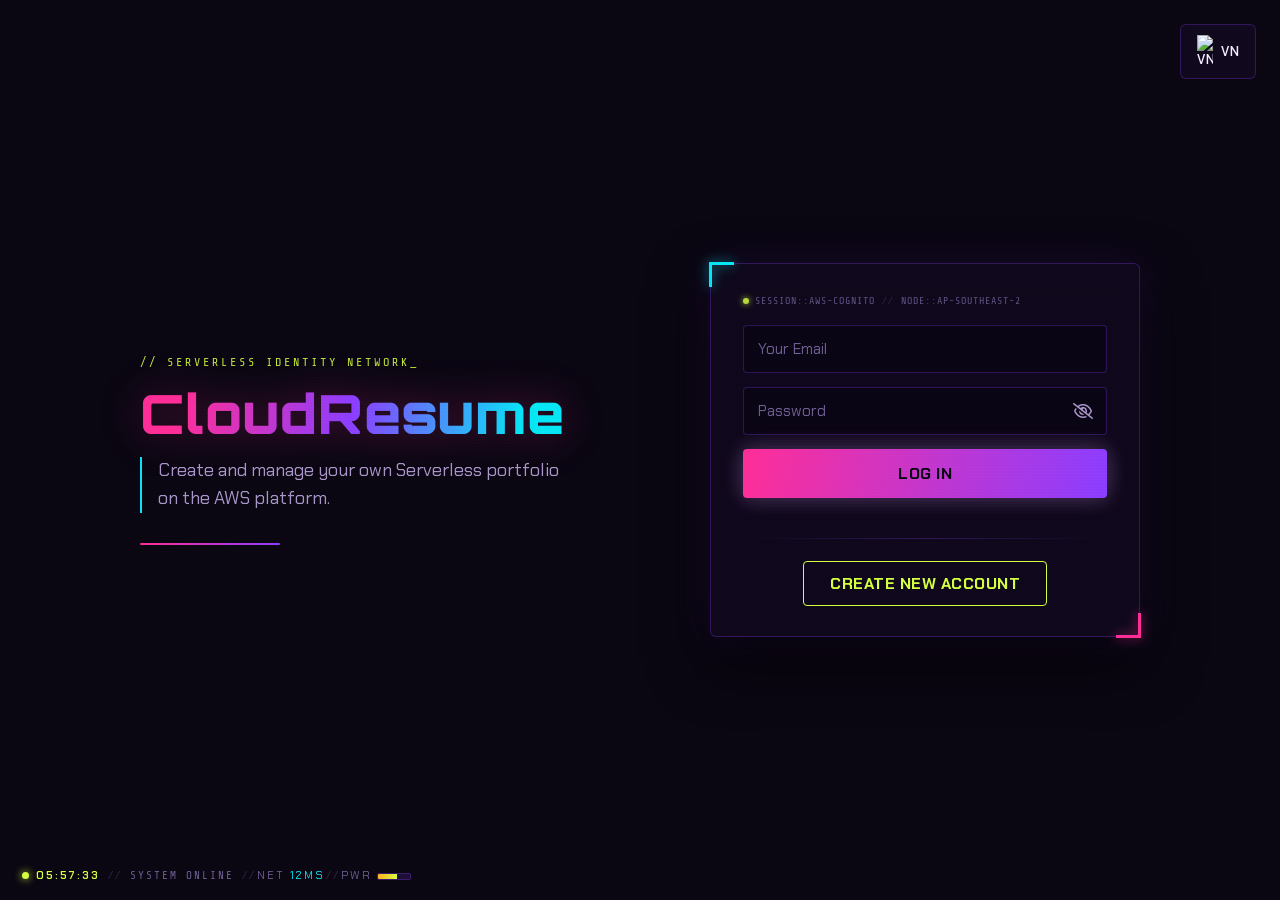
==== commit 1d0ce1cc: "g" ====
--- a/index.html
+++ b/index.html
@@ -22,6 +22,7 @@
             --neon-cyan: #05e6f5;
             --neon-violet: #8b3dff;
             --neon-lime: #d4ff3f;
+            --neon-amber: #ffb020;
             --danger: #ff3860;
             --text-primary: #f4eeff;
             --text-secondary: #a996c9;
@@ -68,13 +69,14 @@
         .bg-orb { position: fixed; width: 480px; height: 480px; border-radius: 50%; filter: blur(130px); opacity: 0.32; pointer-events: none; animation: float-orb 14s ease-in-out infinite; }
         .orb-pink { background: var(--neon-pink); top: -160px; left: -120px; }
         .orb-cyan { background: var(--neon-cyan); bottom: -160px; right: -120px; animation-delay: -7s; }
-        .orb-violet { background: var(--neon-violet); width: 400px; height: 400px; top: 42%; left: 46%; opacity: 0.22; animation-name: float-orb-alt; animation-duration: 20s; animation-delay: -4s; }
         @keyframes float-orb { 0%, 100% { transform: translate(0,0) scale(1); } 50% { transform: translate(36px,-28px) scale(1.08); } }
-        @keyframes float-orb-alt { 0%, 100% { transform: translate(0,0) scale(1); } 50% { transform: translate(-44px,32px) scale(0.92); } }
 
         .sys-status { position: fixed; bottom: 18px; left: 22px; font-family: var(--font-mono); font-size: 11px; letter-spacing: 2px; color: var(--text-dim); z-index: 10; display: flex; align-items: center; gap: 7px; text-transform: uppercase; }
         .status-dot { width: 7px; height: 7px; border-radius: 50%; background: var(--neon-lime); box-shadow: 0 0 8px var(--neon-lime); animation: pulse-dot 1.6s ease-in-out infinite; }
         @keyframes pulse-dot { 0%, 100% { opacity: 1; } 50% { opacity: 0.35; } }
+        #hud-ping { color: var(--neon-cyan); }
+        .pwr-bar { display: inline-block; width: 34px; height: 7px; background: rgba(139,61,255,0.15); border: 1px solid var(--void-border); border-radius: 2px; overflow: hidden; vertical-align: middle; }
+        .pwr-fill { display: block; height: 100%; width: 70%; background: linear-gradient(90deg, var(--neon-amber), var(--neon-lime)); transition: width 0.5s ease; }
 
         /* ---- Glitch-flicker brand text ---- */
         .glitch-text { position: relative; display: inline-block; }
@@ -102,10 +104,10 @@
             .bg-orb, .bg-orbs, .status-dot, .brand-tag::after, body::before,
             .glitch-text::before, .glitch-text::after, .brand-section, .auth-section,
             .form-in, .brand-section::after, .circuit-line, .circuit-node, .toast, .ripple-burst,
-            .scan-ring, .radar-sweep, .radar-ring-1, .radar-ring-2, .radar-blip, .id-node-panel::before,
-            .link-bar-fill, .node-panel-flicker, #cursor-glow, #boot-sequence, .boot-line, .boot-cursor,
-            .circuit-deco-tl .circuit-line, .circuit-deco-tl .circuit-node { animation: none !important; transition: none !important; }
-            #boot-sequence { display: none !important; }
+            .brand-section h1, .search-beam, .cursor-reticle,
+            .skyline-canvas, .matrix-rain, .sky-streak { animation: none !important; transition: none !important; }
+            .skyline-canvas, .search-beam, .sky-streak, .cursor-reticle, .matrix-rain { display: none !important; }
+            input:focus, select:focus { animation: none !important; }
         }
 
         .top-controls { position: absolute; top: 24px; right: 24px; display: flex; gap: 10px; z-index: 10; }
@@ -134,12 +136,22 @@
             -webkit-background-clip: text; background-clip: text; color: transparent;
             filter: drop-shadow(0 0 20px rgba(255,46,151,0.3));
             margin-bottom: 16px; line-height: 1.05;
+            animation: neon-buzz 6s infinite;
+        }
+        @keyframes neon-buzz {
+            0%, 39%, 43%, 78%, 82%, 100% { opacity: 1; filter: drop-shadow(0 0 20px rgba(255,46,151,0.3)); }
+            40% { opacity: 0.4; filter: drop-shadow(0 0 4px rgba(255,46,151,0.1)); }
+            41% { opacity: 1; }
+            42% { opacity: 0.55; }
+            79% { opacity: 0.5; }
+            80% { opacity: 1; }
+            81% { opacity: 0.6; }
         }
         .brand-section p { font-size: 18px; color: var(--text-secondary); line-height: 1.55; max-width: 420px; border-left: 2px solid var(--neon-cyan); padding-left: 16px; }
 
         /* ---- Signature HUD corner-bracket frame ---- */
         .hud-frame { position: relative; }
-        .hud-frame::before, .hud-frame::after { content: ''; position: absolute; width: 22px; height: 22px; pointer-events: none; z-index: 5; }
+        .hud-frame::before, .hud-frame::after { content: ''; position: absolute; width: 22px; height: 22px; pointer-events: none; }
         .hud-frame::before { top: -2px; left: -2px; border-top: 3px solid var(--neon-cyan); border-left: 3px solid var(--neon-cyan); filter: drop-shadow(0 0 6px rgba(5,230,245,0.7)); }
         .hud-frame::after { bottom: -2px; right: -2px; border-bottom: 3px solid var(--neon-pink); border-right: 3px solid var(--neon-pink); filter: drop-shadow(0 0 6px rgba(255,46,151,0.7)); }
 
@@ -147,9 +159,10 @@
             width: 430px; background: rgba(21,11,38,0.55); backdrop-filter: blur(18px);
             border: 1px solid var(--void-border); border-radius: 6px; padding: 30px 32px;
             box-shadow: 0 24px 60px rgba(0,0,0,0.55), 0 0 40px rgba(139,61,255,0.12);
-            animation: fade-in-up 0.7s ease 0.15s both, panel-flicker 7.5s ease-in-out infinite;
-            transition: transform 0.35s ease;
-        }
+            animation: fade-in-up 0.7s ease 0.15s both;
+        }
+        .auth-meta { display: flex; align-items: center; gap: 6px; font-family: var(--font-mono); font-size: 10px; letter-spacing: 1px; color: var(--text-dim); text-transform: uppercase; margin-bottom: 18px; opacity: 0.85; }
+        .auth-meta .meta-dot { width: 6px; height: 6px; border-radius: 50%; background: var(--neon-lime); box-shadow: 0 0 6px var(--neon-lime); animation: pulse-dot 1.8s ease-in-out infinite; flex-shrink: 0; }
 
         /* ---- Form switch transition (login / register / verify) ---- */
         .form-in { animation: form-fade-in 0.4s ease; }
@@ -166,7 +179,8 @@
             color: var(--text-primary); border-radius: 4px; font-size: 15px; font-family: var(--font-body); outline: none; transition: all 0.25s ease;
         }
         input::placeholder { color: var(--text-dim); }
-        input:focus, select:focus { border-color: var(--neon-cyan); box-shadow: 0 0 0 3px rgba(5,230,245,0.15), 0 0 18px rgba(5,230,245,0.22); background: rgba(10,6,18,0.85); }
+        input:focus, select:focus { border-color: var(--neon-cyan); box-shadow: 0 0 0 3px rgba(5,230,245,0.15), 0 0 18px rgba(5,230,245,0.22); background: rgba(10,6,18,0.85); animation: input-pulse 0.4s ease; }
+        @keyframes input-pulse { 0% { box-shadow: 0 0 0 0 rgba(5,230,245,0.55), 0 0 18px rgba(5,230,245,0.22); } 100% { box-shadow: 0 0 0 3px rgba(5,230,245,0.15), 0 0 18px rgba(5,230,245,0.22); } }
         select option { background: var(--void-panel); color: var(--text-primary); }
 
         .helper-text { font-size: 12px; color: var(--text-dim); display: block; margin-top: 5px; margin-bottom: 14px; line-height: 1.45; }
@@ -195,6 +209,9 @@
         .btn-register:hover { background: rgba(212,255,63,0.12); box-shadow: 0 0 22px rgba(212,255,63,0.4); color: #fff; border-color: #fff; }
 
         #register-form, #verify-form { display: none; }
+        #verify-form { position: relative; overflow: hidden; border-radius: 6px; }
+        #verify-form > *:not(.matrix-rain) { position: relative; z-index: 1; }
+        .matrix-rain { position: absolute; inset: 0; z-index: 0; opacity: 0.2; pointer-events: none; }
         #register-form h2, #verify-form h2 { font-family: var(--font-display); font-size: 21px; color: var(--text-primary); text-align: center; margin-bottom: 18px; letter-spacing: 1px; }
         #register-form h2::before, #verify-form h2::before { content: '// '; color: var(--neon-cyan); }
         #register-form h2::after, #verify-form h2::after { content: ' //'; color: var(--neon-pink); }
@@ -204,12 +221,20 @@
 
         #error-msg { background: rgba(255,56,96,0.12); color: #ff9db3; padding: 11px; border-radius: 4px; text-align: center; margin-bottom: 16px; font-size: 13px; display: none; font-weight: 600; border: 1px solid var(--danger); box-shadow: 0 0 16px rgba(255,56,96,0.25); }
 
+        /* ---- Living city skyline (canvas-rendered, flickering windows) ---- */
+        .skyline-canvas { position: fixed; left: 0; right: 0; bottom: 0; width: 100%; height: 260px; z-index: -2; pointer-events: none; opacity: 0.6; }
+        .search-beam { position: fixed; bottom: 40px; left: 50%; width: 3px; height: 130px; background: linear-gradient(180deg, rgba(5,230,245,0.55), transparent); transform-origin: bottom center; z-index: -2; pointer-events: none; animation: beam-sweep 7s ease-in-out infinite; mix-blend-mode: screen; }
+        @keyframes beam-sweep { 0%, 100% { transform: rotate(-28deg); opacity: 0.7; } 50% { transform: rotate(28deg); opacity: 1; } }
+
+        /* ---- Sky traffic: distant light-transports streaking past ---- */
+        .sky-streak { position: fixed; left: -80px; width: 70px; height: 2px; background: linear-gradient(90deg, transparent, var(--trail-color, var(--neon-cyan)), transparent); z-index: -1; pointer-events: none; filter: drop-shadow(0 0 4px var(--trail-color, var(--neon-cyan))); animation: streak-fly linear forwards; }
+        @keyframes streak-fly { 0% { transform: translate(0,0); opacity: 0; } 8% { opacity: 1; } 90% { opacity: 1; } 100% { transform: translate(calc(100vw + 160px), -70px); opacity: 0; } }
+
         /* ---- Ambient data-mote particle field ---- */
         .particle-canvas { position: fixed; inset: 0; z-index: -1; pointer-events: none; opacity: 0.6; }
 
         /* ---- Circuit-trace corner decoration ---- */
         .circuit-deco { position: fixed; bottom: -10px; right: -10px; width: 180px; height: 180px; z-index: -1; opacity: 0.4; pointer-events: none; }
-        .circuit-deco-tl { bottom: auto; right: auto; top: -10px; left: -10px; }
         .circuit-line { fill: none; stroke: var(--neon-cyan); stroke-width: 1.2; stroke-dasharray: 7 6; animation: circuit-flow 4s linear infinite; }
         .circuit-node { fill: var(--neon-pink); filter: drop-shadow(0 0 4px var(--neon-pink)); animation: pulse-dot 2s ease-in-out infinite; }
         @keyframes circuit-flow { to { stroke-dashoffset: -130; } }
@@ -217,6 +242,12 @@
         /* ---- Live HUD clock ---- */
         #hud-clock { color: var(--neon-lime); font-weight: 600; }
         .sys-sep { opacity: 0.4; margin: 0 1px; }
+
+        /* ---- HUD cursor reticle ---- */
+        .cursor-reticle { position: fixed; top: 0; left: 0; width: 26px; height: 26px; margin: -13px 0 0 -13px; border: 1px solid var(--neon-cyan); border-radius: 50%; box-shadow: 0 0 10px rgba(5,230,245,0.5), inset 0 0 6px rgba(5,230,245,0.25); pointer-events: none; z-index: 999; opacity: 0; transition: transform 0.12s ease-out, opacity 0.3s ease; mix-blend-mode: screen; }
+        .cursor-reticle::before, .cursor-reticle::after { content: ''; position: absolute; background: var(--neon-cyan); }
+        .cursor-reticle::before { top: 50%; left: -7px; width: 6px; height: 1px; }
+        .cursor-reticle::after { top: -7px; left: 50%; width: 1px; height: 6px; }
 
         /* ---- Click ripple burst ---- */
         .ripple-burst { position: fixed; width: 120px; height: 120px; border-radius: 50%; pointer-events: none; z-index: 400; border: 2px solid var(--neon-cyan); transform: translate(-50%, -50%) scale(0); opacity: 0.85; animation: ripple-expand 0.6s ease-out forwards; }
@@ -243,127 +274,19 @@
         @keyframes toast-in { from { opacity: 0; transform: translateX(40px); } to { opacity: 1; transform: translateX(0); } }
         @keyframes toast-out { to { opacity: 0; transform: translateX(40px); } }
 
-        /* ============================================
-           EXPANDED ATMOSPHERE — extra futurism pass
-        ============================================ */
-
-        /* ---- Boot sequence overlay ---- */
-        #boot-sequence {
-            position: fixed; inset: 0; z-index: 1000; background: var(--void);
-            display: flex; align-items: center; justify-content: center; padding: 40px;
-            transition: opacity 0.5s ease, visibility 0.5s ease;
-            animation: boot-failsafe-fade 0.6s ease 4s forwards; /* safety net if JS never runs */
-        }
-        #boot-sequence.boot-hide { opacity: 0; visibility: hidden; pointer-events: none; }
-        @keyframes boot-failsafe-fade { to { opacity: 0; visibility: hidden; pointer-events: none; } }
-        .boot-lines {
-            font-family: var(--font-mono); font-size: 14px; line-height: 2; color: var(--neon-lime);
-            max-width: 520px; width: 100%; text-shadow: 0 0 8px rgba(212,255,63,0.45);
-        }
-        .boot-line { opacity: 0; white-space: pre-wrap; animation: boot-line-in 0.25s ease forwards; }
-        .boot-line .ok { color: var(--neon-cyan); font-weight: 600; }
-        @keyframes boot-line-in { from { opacity: 0; transform: translateX(-6px); } to { opacity: 1; transform: translateX(0); } }
-
-        /* ---- Radar HUD (top-left) ---- */
-        .radar-hud {
-            position: fixed; top: 22px; left: 24px; z-index: 10;
-            display: flex; align-items: center; gap: 10px;
-            background: rgba(21,11,38,0.55); backdrop-filter: blur(10px);
-            border: 1px solid var(--void-border); border-radius: 20px; padding: 6px 14px 6px 6px;
-        }
-        .radar-hud svg { width: 34px; height: 34px; overflow: visible; flex-shrink: 0; }
-        .radar-ring-1, .radar-ring-2 { fill: none; stroke: var(--neon-cyan); stroke-width: 1; opacity: 0.4; }
-        .radar-ring-2 { opacity: 0.25; }
-        .radar-sweep { transform-origin: 30px 30px; animation: radar-rotate 3.2s linear infinite; }
-        @keyframes radar-rotate { to { transform: rotate(360deg); } }
-        .radar-blip { fill: var(--neon-pink); filter: drop-shadow(0 0 3px var(--neon-pink)); animation: pulse-dot 2.4s ease-in-out infinite; }
-        .radar-blip-2 { animation-delay: -1.2s; fill: var(--neon-lime); filter: drop-shadow(0 0 3px var(--neon-lime)); }
-        .radar-label { font-family: var(--font-mono); font-size: 10px; letter-spacing: 1.5px; color: var(--text-dim); text-transform: uppercase; white-space: nowrap; }
-        @media (max-width: 900px) { .radar-hud { display: none; } }
-
-        /* ---- Cursor-follow neon glow ---- */
-        #cursor-glow {
-            position: fixed; top: 0; left: 0; width: 26px; height: 26px; border-radius: 50%;
-            background: radial-gradient(circle, rgba(255,46,151,0.55) 0%, rgba(5,230,245,0.32) 45%, transparent 75%);
-            filter: blur(4px); pointer-events: none; z-index: 350; mix-blend-mode: screen;
-            transform: translate(-50%, -50%); opacity: 0; transition: opacity 0.3s ease; will-change: transform;
-        }
-        #cursor-glow.active { opacity: 1; }
-        @media (max-width: 900px), (pointer: coarse) { #cursor-glow { display: none !important; } }
-
-        /* ---- Identity Node telemetry panel ---- */
-        .id-node-panel {
-            margin-top: 22px; max-width: 300px; background: rgba(10,6,18,0.55); backdrop-filter: blur(8px);
-            border: 1px solid var(--void-border); border-radius: 6px; padding: 12px 14px;
-            font-family: var(--font-mono); font-size: 11.5px; color: var(--text-secondary);
-            position: relative; overflow: hidden;
-        }
-        .id-node-panel::before {
-            content: ''; position: absolute; left: 0; right: 0; height: 45%; top: -45%;
-            background: linear-gradient(180deg, rgba(5,230,245,0.14), transparent);
-            animation: node-scanline 3.6s ease-in-out infinite;
-        }
-        @keyframes node-scanline { 0% { top: -45%; } 100% { top: 100%; } }
-        .node-row { display: flex; align-items: center; justify-content: space-between; gap: 10px; padding: 3px 0; position: relative; z-index: 1; }
-        .node-title { color: var(--neon-cyan); letter-spacing: 1.5px; font-weight: 600; margin-bottom: 5px; justify-content: flex-start; }
-        .node-title i { margin-right: 7px; font-size: 11px; }
-        .node-live { margin-left: auto; color: var(--neon-lime); font-size: 9.5px; letter-spacing: 1px; animation: pulse-dot 1.6s ease-in-out infinite; }
-        .node-key { color: var(--text-dim); letter-spacing: 1px; }
-        .node-val { color: var(--text-primary); }
-        .node-crypt { color: var(--neon-violet); }
-        .link-bar { display: inline-block; width: 90px; height: 6px; border-radius: 3px; background: rgba(255,255,255,0.08); overflow: hidden; vertical-align: middle; }
-        .link-bar-fill { display: block; height: 100%; width: 96%; background: linear-gradient(90deg, var(--neon-pink), var(--neon-cyan)); animation: link-flux 2.8s ease-in-out infinite; }
-        @keyframes link-flux { 0%, 100% { width: 93%; } 50% { width: 100%; } }
-
-        /* ---- Perimeter energy-scan ring on the auth card ---- */
-        @property --scan-angle { syntax: '<angle>'; inherits: false; initial-value: 0deg; }
-        .scan-ring {
-            position: absolute; inset: 0; border-radius: 6px; pointer-events: none; z-index: 0; padding: 1.5px;
-            background: conic-gradient(from var(--scan-angle), transparent 0%, var(--neon-cyan) 5%, transparent 12%, transparent 50%, var(--neon-pink) 55%, transparent 62%, transparent 100%);
-            -webkit-mask: linear-gradient(#fff 0 0) content-box, linear-gradient(#fff 0 0);
-            -webkit-mask-composite: xor; mask-composite: exclude;
-            animation: scan-ring-spin 6s linear infinite; opacity: 0.75;
-        }
-        @keyframes scan-ring-spin { to { --scan-angle: 360deg; } }
-
-        /* ---- Ambient panel power-flicker ---- */
-        @keyframes panel-flicker {
-            0%, 92%, 100% { box-shadow: 0 24px 60px rgba(0,0,0,0.55), 0 0 40px rgba(139,61,255,0.12); }
-            92.5% { box-shadow: 0 24px 60px rgba(0,0,0,0.55), 0 0 55px rgba(5,230,245,0.24); }
-            93.5% { box-shadow: 0 24px 60px rgba(0,0,0,0.55), 0 0 22px rgba(139,61,255,0.08); }
-            95% { box-shadow: 0 24px 60px rgba(0,0,0,0.55), 0 0 52px rgba(255,46,151,0.22); }
-            96%, 100% { box-shadow: 0 24px 60px rgba(0,0,0,0.55), 0 0 40px rgba(139,61,255,0.12); }
-        }
-
-        /* ---- Micro targeting-reticle on focused inputs ---- */
-        .form-group, .form-grid-3, .form-grid-phone { position: relative; }
-        .form-group:focus-within::before, .form-grid-3:focus-within::before, .form-grid-phone:focus-within::before,
-        .form-group:focus-within::after, .form-grid-3:focus-within::after, .form-grid-phone:focus-within::after {
-            content: ''; position: absolute; width: 9px; height: 9px; pointer-events: none; z-index: 2;
-        }
-        .form-group:focus-within::before, .form-grid-3:focus-within::before, .form-grid-phone:focus-within::before {
-            top: -4px; left: -4px; border-top: 2px solid var(--neon-cyan); border-left: 2px solid var(--neon-cyan);
-            filter: drop-shadow(0 0 4px rgba(5,230,245,0.7));
-        }
-        .form-group:focus-within::after, .form-grid-3:focus-within::after, .form-grid-phone:focus-within::after {
-            bottom: -4px; right: -4px; border-bottom: 2px solid var(--neon-pink); border-right: 2px solid var(--neon-pink);
-            filter: drop-shadow(0 0 4px rgba(255,46,151,0.7));
-        }
-
         @media (max-width: 768px) {
             .container { flex-direction: column; text-align: center; margin-top: 50px; }
             .brand-section { width: 100%; padding: 0; margin-bottom: 40px; display: flex; flex-direction: column; align-items: center; }
             .brand-section p { text-align: left; }
             .auth-section { width: 100%; max-width: 420px; }
+            .hud-extra { display: none; }
         }
     </style>
 </head>
 <body>
 
-<div id="boot-sequence" aria-hidden="true">
-    <div class="boot-lines" id="boot-lines"></div>
-</div>
-
+<canvas class="skyline-canvas" id="skyline-canvas" aria-hidden="true"></canvas>
+<div class="search-beam" id="search-beam" aria-hidden="true"></div>
 <canvas class="particle-canvas" id="particle-canvas"></canvas>
 
 <svg class="circuit-deco" viewBox="0 0 200 200" xmlns="http://www.w3.org/2000/svg" aria-hidden="true">
@@ -373,43 +296,14 @@
     <circle class="circuit-node" cx="130" cy="70" r="3" />
 </svg>
 
-<svg class="circuit-deco circuit-deco-tl" viewBox="0 0 200 200" xmlns="http://www.w3.org/2000/svg" aria-hidden="true">
-    <path class="circuit-line" d="M190 10 L120 10 L120 55 L75 55 L75 105 L20 105 L20 190" />
-    <circle class="circuit-node" cx="190" cy="10" r="3" />
-    <circle class="circuit-node" cx="120" cy="55" r="3" />
-    <circle class="circuit-node" cx="75" cy="105" r="3" />
-</svg>
-
-<div class="radar-hud" id="radar-hud" aria-hidden="true">
-    <svg viewBox="0 0 60 60" xmlns="http://www.w3.org/2000/svg">
-        <circle class="radar-ring-1" cx="30" cy="30" r="26" />
-        <circle class="radar-ring-2" cx="30" cy="30" r="17" />
-        <circle cx="30" cy="30" r="1.6" fill="var(--neon-cyan)" />
-        <circle class="radar-blip" cx="41" cy="18" r="1.8" />
-        <circle class="radar-blip radar-blip-2" cx="16" cy="38" r="1.4" />
-        <g class="radar-sweep">
-            <path d="M30 30 L30 4 A26 26 0 0 1 51 15 Z" fill="url(#radarGrad)" />
-        </g>
-        <defs>
-            <linearGradient id="radarGrad" x1="0" y1="0" x2="1" y2="1">
-                <stop offset="0%" stop-color="var(--neon-cyan)" stop-opacity="0.55" />
-                <stop offset="100%" stop-color="var(--neon-cyan)" stop-opacity="0" />
-            </linearGradient>
-        </defs>
-    </svg>
-    <span class="radar-label">SCANNING SECTOR</span>
-</div>
-
-<div id="cursor-glow" aria-hidden="true"></div>
-
 <div class="bg-orbs" id="bg-orbs">
     <div class="bg-orb orb-pink"></div>
     <div class="bg-orb orb-cyan"></div>
-    <div class="bg-orb orb-violet"></div>
 </div>
-<div class="sys-status"><span class="status-dot"></span><span id="hud-clock">00:00:00</span><span class="sys-sep">//</span>System Online</div>
+<div class="sys-status"><span class="status-dot"></span><span id="hud-clock">00:00:00</span><span class="sys-sep">//</span>System Online<span class="hud-extra"><span class="sys-sep">//</span>NET <span id="hud-ping">12ms</span><span class="sys-sep">//</span>PWR <span class="pwr-bar"><span class="pwr-fill" id="pwr-fill"></span></span></span></div>
 
 <div class="toast-container" id="toast-container"></div>
+<div class="cursor-reticle" id="cursor-reticle" aria-hidden="true"></div>
 
 <div class="top-controls">
     <button id="lang-toggle" class="top-btn">
@@ -422,18 +316,10 @@
         <span class="brand-tag">// Serverless Identity Network</span>
         <h1 class="glitch-text" data-text="CloudResume">CloudResume</h1>
         <p data-i18n="subtitle">Create and manage your own Serverless portfolio on the AWS platform.</p>
-
-        <div class="id-node-panel" aria-hidden="true">
-            <div class="node-row node-title"><i class="fa-solid fa-satellite-dish"></i><span>IDENTITY NODE</span><span class="node-live">● LIVE</span></div>
-            <div class="node-row"><span class="node-key">NODE_ID</span><span class="node-val" id="node-id">7F3A::22B9</span></div>
-            <div class="node-row"><span class="node-key">UPLINK</span><span class="node-val"><span class="link-bar"><span class="link-bar-fill" id="link-bar-fill"></span></span></span></div>
-            <div class="node-row"><span class="node-key">PING</span><span class="node-val" id="node-ping">12ms</span></div>
-            <div class="node-row"><span class="node-key">CRYPT</span><span class="node-val node-crypt">AES-256-GCM</span></div>
-        </div>
     </div>
 
     <div class="auth-section hud-frame">
-        <div class="scan-ring" aria-hidden="true"></div>
+        <div class="auth-meta"><span class="meta-dot"></span>SESSION::AWS-COGNITO<span class="sys-sep">//</span>NODE::AP-SOUTHEAST-2</div>
         <div id="error-msg"></div>
 
         <div id="login-form" class="form-in">
@@ -497,6 +383,7 @@
         </div>
 
         <div id="verify-form">
+            <canvas class="matrix-rain" id="matrix-rain" aria-hidden="true"></canvas>
             <h2 data-i18n="verify_title">Email Verification</h2>
             <p style="font-size: 14px; text-align: center; margin-bottom: 15px; color: var(--text-secondary);" data-i18n="verify_desc">Please check your email and enter the 6-digit verification code.</p>
             <div class="form-group">
@@ -577,6 +464,184 @@
     })();
 
     // ==========================================
+    // ĐƯỜNG CHÂN TRỜI THÀNH PHỐ SỐNG (LIVING CITY SKYLINE)
+    // Vẽ các tòa nhà với cửa sổ nhấp nháy ngẫu nhiên bằng canvas
+    // ==========================================
+    (function initSkyline() {
+        const canvas = document.getElementById('skyline-canvas');
+        const beam = document.getElementById('search-beam');
+        if (!canvas) return;
+        const ctx = canvas.getContext('2d');
+        const WINDOW_COLORS = ['255,46,151', '5,230,245', '255,176,32', '139,61,255'];
+        let buildings = [];
+
+        function buildLayout() {
+            buildings = [];
+            const w = canvas.width;
+            let x = -20;
+            while (x < w + 40) {
+                const bw = 46 + Math.random() * 60;
+                const bh = 70 + Math.random() * 150;
+                const cols = Math.max(2, Math.floor(bw / 16));
+                const rows = Math.max(3, Math.floor(bh / 18));
+                const windows = [];
+                for (let c = 0; c < cols; c++) {
+                    for (let r = 0; r < rows; r++) {
+                        if (Math.random() > 0.42) {
+                            windows.push({
+                                x: 6 + c * ((bw - 12) / cols),
+                                y: 10 + r * ((bh - 20) / rows),
+                                on: Math.random() > 0.5,
+                                color: WINDOW_COLORS[Math.floor(Math.random() * WINDOW_COLORS.length)],
+                                t: Math.random() * 6000,
+                                flip: 3000 + Math.random() * 7000
+                            });
+                        }
+                    }
+                }
+                buildings.push({ x, w: bw, h: bh, windows, tower: false });
+                x += bw + 6 + Math.random() * 14;
+            }
+            const tallest = buildings.reduce((a, b) => (b.h > a.h ? b : a), buildings[0]);
+            if (tallest) {
+                tallest.tower = true;
+                if (beam) {
+                    beam.style.left = (tallest.x + tallest.w / 2) + 'px';
+                    beam.style.bottom = (tallest.h + 20) + 'px';
+                }
+            }
+        }
+        function resize() {
+            canvas.width = window.innerWidth;
+            canvas.height = 260;
+            buildLayout();
+        }
+        function draw(dt) {
+            ctx.clearRect(0, 0, canvas.width, canvas.height);
+            const baseY = canvas.height;
+            buildings.forEach(b => {
+                const top = baseY - b.h;
+                ctx.fillStyle = 'rgba(21, 11, 38, 0.92)';
+                ctx.fillRect(b.x, top, b.w, b.h);
+                ctx.strokeStyle = 'rgba(139, 61, 255, 0.22)';
+                ctx.strokeRect(b.x, top, b.w, b.h);
+                if (b.tower) {
+                    ctx.strokeStyle = 'rgba(139, 61, 255, 0.4)';
+                    ctx.beginPath();
+                    ctx.moveTo(b.x + b.w / 2, top);
+                    ctx.lineTo(b.x + b.w / 2, top - 20);
+                    ctx.stroke();
+                }
+                b.windows.forEach(win => {
+                    win.t += dt;
+                    if (win.t > win.flip) { win.on = !win.on; win.t = 0; win.flip = 3000 + Math.random() * 7000; }
+                    if (win.on) {
+                        ctx.fillStyle = `rgba(${win.color}, 0.65)`;
+                        ctx.fillRect(b.x + win.x, top + win.y, 4, 6);
+                    }
+                });
+            });
+        }
+        if (prefersReducedMotion) {
+            resize();
+            draw(0);
+            return;
+        }
+        let last = performance.now();
+        function tick(now) {
+            draw(now - last);
+            last = now;
+            requestAnimationFrame(tick);
+        }
+        resize();
+        requestAnimationFrame(tick);
+        window.addEventListener('resize', resize);
+    })();
+
+    // ==========================================
+    // GIAO THÔNG BẦU TRỜI: VỆT SÁNG BAY NGANG (SKY-TRAFFIC LIGHT STREAKS)
+    // ==========================================
+    if (!prefersReducedMotion) {
+        const streakColors = ['rgba(255,46,151,0.85)', 'rgba(5,230,245,0.85)', 'rgba(255,176,32,0.8)'];
+        function spawnSkyStreak() {
+            const el = document.createElement('div');
+            el.className = 'sky-streak';
+            el.style.top = (Math.random() * window.innerHeight * 0.45) + 'px';
+            el.style.setProperty('--trail-color', streakColors[Math.floor(Math.random() * streakColors.length)]);
+            el.style.animationDuration = (2.4 + Math.random() * 1.8) + 's';
+            document.body.appendChild(el);
+            setTimeout(() => el.remove(), 4600);
+        }
+        setInterval(() => { if (Math.random() > 0.4) spawnSkyStreak(); }, 4200);
+    }
+
+    // ==========================================
+    // KÍNH NGẮM HUD THEO CON TRỎ CHUỘT (CURSOR HUD RETICLE)
+    // ==========================================
+    (function initCursorReticle() {
+        const reticle = document.getElementById('cursor-reticle');
+        const isCoarsePointer = window.matchMedia('(pointer: coarse)').matches;
+        if (!reticle || prefersReducedMotion || isCoarsePointer) return;
+        let shown = false;
+        document.addEventListener('mousemove', (e) => {
+            reticle.style.transform = `translate(${e.clientX}px, ${e.clientY}px)`;
+            if (!shown) { reticle.style.opacity = '0.85'; shown = true; }
+        });
+        document.addEventListener('mouseleave', () => { reticle.style.opacity = '0'; });
+    })();
+
+    // ==========================================
+    // CHỈ SỐ HỆ THỐNG GIẢ LẬP (NET PING & PWR) TRONG HUD
+    // ==========================================
+    (function tickHudStats() {
+        const ping = document.getElementById('hud-ping');
+        const pwr = document.getElementById('pwr-fill');
+        if (!ping && !pwr) return;
+        function update() {
+            if (ping) ping.textContent = (8 + Math.floor(Math.random() * 38)) + 'ms';
+            if (pwr) pwr.style.width = (58 + Math.floor(Math.random() * 38)) + '%';
+        }
+        update();
+        setInterval(update, 2600);
+    })();
+
+    // ==========================================
+    // MƯA MA TRẬN GIẢI MÃ (MATRIX DECRYPT RAIN) CHO BƯỚC XÁC THỰC OTP
+    // ==========================================
+    let matrixInterval = null;
+    function startMatrixRain() {
+        const canvas = document.getElementById('matrix-rain');
+        if (!canvas || prefersReducedMotion) return;
+        const ctx = canvas.getContext('2d');
+        canvas.width = canvas.offsetWidth;
+        canvas.height = canvas.offsetHeight;
+        const glyphs = '01アイウエオカキクケコ$#%&';
+        const fontSize = 12;
+        const columns = Math.max(1, Math.ceil(canvas.width / fontSize));
+        const drops = Array(columns).fill(1);
+        clearInterval(matrixInterval);
+        matrixInterval = setInterval(() => {
+            ctx.fillStyle = 'rgba(10,6,18,0.16)';
+            ctx.fillRect(0, 0, canvas.width, canvas.height);
+            ctx.font = fontSize + 'px monospace';
+            drops.forEach((y, i) => {
+                ctx.fillStyle = Math.random() > 0.92 ? 'rgba(255,46,151,0.8)' : 'rgba(5,230,245,0.7)';
+                ctx.fillText(glyphs[Math.floor(Math.random() * glyphs.length)], i * fontSize, y * fontSize);
+                if (y * fontSize > canvas.height && Math.random() > 0.975) drops[i] = 0;
+                drops[i]++;
+            });
+        }, 60);
+    }
+    function stopMatrixRain() {
+        clearInterval(matrixInterval);
+        const canvas = document.getElementById('matrix-rain');
+        if (canvas) {
+            const ctx = canvas.getContext('2d');
+            if (ctx) ctx.clearRect(0, 0, canvas.width, canvas.height);
+        }
+    }
+
+    // ==========================================
     // ĐỒNG HỒ HUD SỐNG (LIVE HUD CLOCK)
     // ==========================================
     function updateHudClock() {
@@ -619,95 +684,6 @@
             btn.addEventListener('click', (e) => spawnRipple(e.clientX, e.clientY));
         });
     }
-
-    // ==========================================
-    // MÀN HÌNH KHỞI ĐỘNG HỆ THỐNG (BOOT SEQUENCE)
-    // ==========================================
-    (function bootSequence() {
-        const overlay = document.getElementById('boot-sequence');
-        const linesBox = document.getElementById('boot-lines');
-        if (!overlay || !linesBox) return;
-        if (prefersReducedMotion || sessionStorage.getItem('cr_boot_seen')) {
-            overlay.remove();
-            return;
-        }
-        const lines = [
-            '&gt; INITIALIZING SECURE UPLINK...',
-            '&gt; HANDSHAKE: AWS COGNITO <span class="ok">[OK]</span>',
-            '&gt; DECRYPTING IDENTITY MODULE... <span class="ok">[OK]</span>',
-            '&gt; LOADING NEURAL INTERFACE... <span class="ok">[OK]</span>',
-            '&gt; WELCOME, OPERATOR_'
-        ];
-        let delay = 150;
-        lines.forEach((line) => {
-            setTimeout(() => {
-                const div = document.createElement('div');
-                div.className = 'boot-line';
-                div.innerHTML = line;
-                linesBox.appendChild(div);
-            }, delay);
-            delay += 260 + Math.random() * 180;
-        });
-        setTimeout(() => {
-            overlay.classList.add('boot-hide');
-            sessionStorage.setItem('cr_boot_seen', '1');
-            setTimeout(() => overlay.remove(), 550);
-        }, delay + 500);
-    })();
-
-    // ==========================================
-    // ĐỐM SÁNG NEON BÁM THEO CON TRỎ CHUỘT
-    // ==========================================
-    (function cursorGlow() {
-        const glow = document.getElementById('cursor-glow');
-        if (!glow || prefersReducedMotion || !window.matchMedia('(pointer: fine)').matches) return;
-        let mouseX = 0, mouseY = 0, curX = 0, curY = 0, active = false;
-        document.addEventListener('mousemove', (e) => {
-            mouseX = e.clientX; mouseY = e.clientY;
-            if (!active) { active = true; curX = mouseX; curY = mouseY; glow.classList.add('active'); }
-        });
-        document.addEventListener('mouseleave', () => glow.classList.remove('active'));
-        (function raf() {
-            curX += (mouseX - curX) * 0.18;
-            curY += (mouseY - curY) * 0.18;
-            glow.style.transform = `translate(${curX}px, ${curY}px) translate(-50%, -50%)`;
-            requestAnimationFrame(raf);
-        })();
-    })();
-
-    // ==========================================
-    // NGHIÊNG 3D THEO CON TRỎ CHO KHUNG ĐĂNG NHẬP (HOLOGRAM TILT)
-    // ==========================================
-    (function cardTilt() {
-        const card = document.querySelector('.auth-section');
-        if (!card || prefersReducedMotion || !window.matchMedia('(pointer: fine)').matches) return;
-        const maxTilt = 4.5;
-        card.addEventListener('mousemove', (e) => {
-            const rect = card.getBoundingClientRect();
-            const px = (e.clientX - rect.left) / rect.width;
-            const py = (e.clientY - rect.top) / rect.height;
-            const rotateY = (px - 0.5) * maxTilt * 2;
-            const rotateX = (0.5 - py) * maxTilt * 2;
-            card.style.transform = `perspective(1000px) rotateX(${rotateX}deg) rotateY(${rotateY}deg)`;
-        });
-        card.addEventListener('mouseleave', () => {
-            card.style.transform = 'perspective(1000px) rotateX(0deg) rotateY(0deg)';
-        });
-    })();
-
-    // ==========================================
-    // TELEMETRY SỐNG CHO BẢNG IDENTITY NODE
-    // ==========================================
-    (function nodeTelemetry() {
-        const pingEl = document.getElementById('node-ping');
-        const nodeIdEl = document.getElementById('node-id');
-        if (!pingEl) return;
-        const hex = () => Math.floor(Math.random() * 65536).toString(16).toUpperCase().padStart(4, '0');
-        if (nodeIdEl) nodeIdEl.textContent = `${hex()}::${hex().slice(0, 4)}`;
-        function updatePing() { pingEl.textContent = (9 + Math.floor(Math.random() * 14)) + 'ms'; }
-        updatePing();
-        if (!prefersReducedMotion) setInterval(updatePing, 2600);
-    })();
 
     // ==========================================
     // THÔNG BÁO DẠNG TOAST (THAY THẾ alert() MẶC ĐỊNH)
@@ -879,6 +855,8 @@
         document.getElementById('register-form').style.display = formName === 'register' ? 'block' : 'none';
         document.getElementById('verify-form').style.display = formName === 'verify' ? 'block' : 'none';
 
+        if (formName === 'verify') { startMatrixRain(); } else { stopMatrixRain(); }
+
         // Phát lại hiệu ứng chuyển động mờ dần khi đổi form
         const activeEl = document.getElementById(formName + '-form');
         activeEl.classList.remove('form-in');
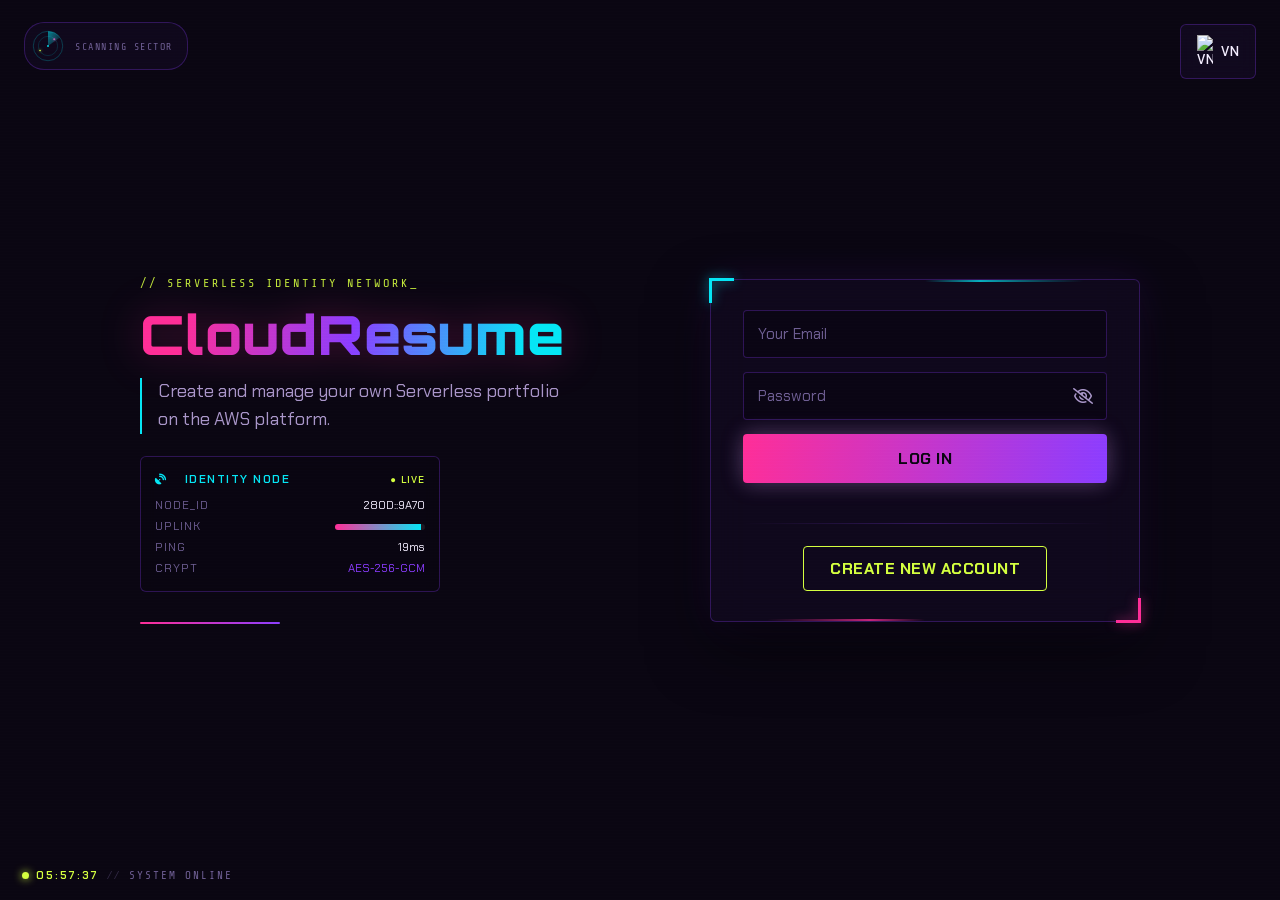
==== commit fe0606f0: "p" ====
--- a/index.html
+++ b/index.html
@@ -22,7 +22,6 @@
             --neon-cyan: #05e6f5;
             --neon-violet: #8b3dff;
             --neon-lime: #d4ff3f;
-            --neon-amber: #ffb020;
             --danger: #ff3860;
             --text-primary: #f4eeff;
             --text-secondary: #a996c9;
@@ -69,14 +68,13 @@
         .bg-orb { position: fixed; width: 480px; height: 480px; border-radius: 50%; filter: blur(130px); opacity: 0.32; pointer-events: none; animation: float-orb 14s ease-in-out infinite; }
         .orb-pink { background: var(--neon-pink); top: -160px; left: -120px; }
         .orb-cyan { background: var(--neon-cyan); bottom: -160px; right: -120px; animation-delay: -7s; }
+        .orb-violet { background: var(--neon-violet); width: 400px; height: 400px; top: 42%; left: 46%; opacity: 0.22; animation-name: float-orb-alt; animation-duration: 20s; animation-delay: -4s; }
         @keyframes float-orb { 0%, 100% { transform: translate(0,0) scale(1); } 50% { transform: translate(36px,-28px) scale(1.08); } }
+        @keyframes float-orb-alt { 0%, 100% { transform: translate(0,0) scale(1); } 50% { transform: translate(-44px,32px) scale(0.92); } }
 
         .sys-status { position: fixed; bottom: 18px; left: 22px; font-family: var(--font-mono); font-size: 11px; letter-spacing: 2px; color: var(--text-dim); z-index: 10; display: flex; align-items: center; gap: 7px; text-transform: uppercase; }
         .status-dot { width: 7px; height: 7px; border-radius: 50%; background: var(--neon-lime); box-shadow: 0 0 8px var(--neon-lime); animation: pulse-dot 1.6s ease-in-out infinite; }
         @keyframes pulse-dot { 0%, 100% { opacity: 1; } 50% { opacity: 0.35; } }
-        #hud-ping { color: var(--neon-cyan); }
-        .pwr-bar { display: inline-block; width: 34px; height: 7px; background: rgba(139,61,255,0.15); border: 1px solid var(--void-border); border-radius: 2px; overflow: hidden; vertical-align: middle; }
-        .pwr-fill { display: block; height: 100%; width: 70%; background: linear-gradient(90deg, var(--neon-amber), var(--neon-lime)); transition: width 0.5s ease; }
 
         /* ---- Glitch-flicker brand text ---- */
         .glitch-text { position: relative; display: inline-block; }
@@ -104,10 +102,10 @@
             .bg-orb, .bg-orbs, .status-dot, .brand-tag::after, body::before,
             .glitch-text::before, .glitch-text::after, .brand-section, .auth-section,
             .form-in, .brand-section::after, .circuit-line, .circuit-node, .toast, .ripple-burst,
-            .brand-section h1, .search-beam, .cursor-reticle,
-            .skyline-canvas, .matrix-rain, .sky-streak { animation: none !important; transition: none !important; }
-            .skyline-canvas, .search-beam, .sky-streak, .cursor-reticle, .matrix-rain { display: none !important; }
-            input:focus, select:focus { animation: none !important; }
+            .scan-ring, .radar-sweep, .radar-ring-1, .radar-ring-2, .radar-blip, .id-node-panel::before,
+            .link-bar-fill, .node-panel-flicker, #cursor-glow, #boot-sequence, .boot-line, .boot-cursor,
+            .circuit-deco-tl .circuit-line, .circuit-deco-tl .circuit-node { animation: none !important; transition: none !important; }
+            #boot-sequence { display: none !important; }
         }
 
         .top-controls { position: absolute; top: 24px; right: 24px; display: flex; gap: 10px; z-index: 10; }
@@ -136,22 +134,12 @@
             -webkit-background-clip: text; background-clip: text; color: transparent;
             filter: drop-shadow(0 0 20px rgba(255,46,151,0.3));
             margin-bottom: 16px; line-height: 1.05;
-            animation: neon-buzz 6s infinite;
-        }
-        @keyframes neon-buzz {
-            0%, 39%, 43%, 78%, 82%, 100% { opacity: 1; filter: drop-shadow(0 0 20px rgba(255,46,151,0.3)); }
-            40% { opacity: 0.4; filter: drop-shadow(0 0 4px rgba(255,46,151,0.1)); }
-            41% { opacity: 1; }
-            42% { opacity: 0.55; }
-            79% { opacity: 0.5; }
-            80% { opacity: 1; }
-            81% { opacity: 0.6; }
         }
         .brand-section p { font-size: 18px; color: var(--text-secondary); line-height: 1.55; max-width: 420px; border-left: 2px solid var(--neon-cyan); padding-left: 16px; }
 
         /* ---- Signature HUD corner-bracket frame ---- */
         .hud-frame { position: relative; }
-        .hud-frame::before, .hud-frame::after { content: ''; position: absolute; width: 22px; height: 22px; pointer-events: none; }
+        .hud-frame::before, .hud-frame::after { content: ''; position: absolute; width: 22px; height: 22px; pointer-events: none; z-index: 5; }
         .hud-frame::before { top: -2px; left: -2px; border-top: 3px solid var(--neon-cyan); border-left: 3px solid var(--neon-cyan); filter: drop-shadow(0 0 6px rgba(5,230,245,0.7)); }
         .hud-frame::after { bottom: -2px; right: -2px; border-bottom: 3px solid var(--neon-pink); border-right: 3px solid var(--neon-pink); filter: drop-shadow(0 0 6px rgba(255,46,151,0.7)); }
 
@@ -159,10 +147,9 @@
             width: 430px; background: rgba(21,11,38,0.55); backdrop-filter: blur(18px);
             border: 1px solid var(--void-border); border-radius: 6px; padding: 30px 32px;
             box-shadow: 0 24px 60px rgba(0,0,0,0.55), 0 0 40px rgba(139,61,255,0.12);
-            animation: fade-in-up 0.7s ease 0.15s both;
-        }
-        .auth-meta { display: flex; align-items: center; gap: 6px; font-family: var(--font-mono); font-size: 10px; letter-spacing: 1px; color: var(--text-dim); text-transform: uppercase; margin-bottom: 18px; opacity: 0.85; }
-        .auth-meta .meta-dot { width: 6px; height: 6px; border-radius: 50%; background: var(--neon-lime); box-shadow: 0 0 6px var(--neon-lime); animation: pulse-dot 1.8s ease-in-out infinite; flex-shrink: 0; }
+            animation: fade-in-up 0.7s ease 0.15s both, panel-flicker 7.5s ease-in-out infinite;
+            transition: transform 0.35s ease;
+        }
 
         /* ---- Form switch transition (login / register / verify) ---- */
         .form-in { animation: form-fade-in 0.4s ease; }
@@ -179,8 +166,7 @@
             color: var(--text-primary); border-radius: 4px; font-size: 15px; font-family: var(--font-body); outline: none; transition: all 0.25s ease;
         }
         input::placeholder { color: var(--text-dim); }
-        input:focus, select:focus { border-color: var(--neon-cyan); box-shadow: 0 0 0 3px rgba(5,230,245,0.15), 0 0 18px rgba(5,230,245,0.22); background: rgba(10,6,18,0.85); animation: input-pulse 0.4s ease; }
-        @keyframes input-pulse { 0% { box-shadow: 0 0 0 0 rgba(5,230,245,0.55), 0 0 18px rgba(5,230,245,0.22); } 100% { box-shadow: 0 0 0 3px rgba(5,230,245,0.15), 0 0 18px rgba(5,230,245,0.22); } }
+        input:focus, select:focus { border-color: var(--neon-cyan); box-shadow: 0 0 0 3px rgba(5,230,245,0.15), 0 0 18px rgba(5,230,245,0.22); background: rgba(10,6,18,0.85); }
         select option { background: var(--void-panel); color: var(--text-primary); }
 
         .helper-text { font-size: 12px; color: var(--text-dim); display: block; margin-top: 5px; margin-bottom: 14px; line-height: 1.45; }
@@ -209,9 +195,6 @@
         .btn-register:hover { background: rgba(212,255,63,0.12); box-shadow: 0 0 22px rgba(212,255,63,0.4); color: #fff; border-color: #fff; }
 
         #register-form, #verify-form { display: none; }
-        #verify-form { position: relative; overflow: hidden; border-radius: 6px; }
-        #verify-form > *:not(.matrix-rain) { position: relative; z-index: 1; }
-        .matrix-rain { position: absolute; inset: 0; z-index: 0; opacity: 0.2; pointer-events: none; }
         #register-form h2, #verify-form h2 { font-family: var(--font-display); font-size: 21px; color: var(--text-primary); text-align: center; margin-bottom: 18px; letter-spacing: 1px; }
         #register-form h2::before, #verify-form h2::before { content: '// '; color: var(--neon-cyan); }
         #register-form h2::after, #verify-form h2::after { content: ' //'; color: var(--neon-pink); }
@@ -221,20 +204,12 @@
 
         #error-msg { background: rgba(255,56,96,0.12); color: #ff9db3; padding: 11px; border-radius: 4px; text-align: center; margin-bottom: 16px; font-size: 13px; display: none; font-weight: 600; border: 1px solid var(--danger); box-shadow: 0 0 16px rgba(255,56,96,0.25); }
 
-        /* ---- Living city skyline (canvas-rendered, flickering windows) ---- */
-        .skyline-canvas { position: fixed; left: 0; right: 0; bottom: 0; width: 100%; height: 260px; z-index: -2; pointer-events: none; opacity: 0.6; }
-        .search-beam { position: fixed; bottom: 40px; left: 50%; width: 3px; height: 130px; background: linear-gradient(180deg, rgba(5,230,245,0.55), transparent); transform-origin: bottom center; z-index: -2; pointer-events: none; animation: beam-sweep 7s ease-in-out infinite; mix-blend-mode: screen; }
-        @keyframes beam-sweep { 0%, 100% { transform: rotate(-28deg); opacity: 0.7; } 50% { transform: rotate(28deg); opacity: 1; } }
-
-        /* ---- Sky traffic: distant light-transports streaking past ---- */
-        .sky-streak { position: fixed; left: -80px; width: 70px; height: 2px; background: linear-gradient(90deg, transparent, var(--trail-color, var(--neon-cyan)), transparent); z-index: -1; pointer-events: none; filter: drop-shadow(0 0 4px var(--trail-color, var(--neon-cyan))); animation: streak-fly linear forwards; }
-        @keyframes streak-fly { 0% { transform: translate(0,0); opacity: 0; } 8% { opacity: 1; } 90% { opacity: 1; } 100% { transform: translate(calc(100vw + 160px), -70px); opacity: 0; } }
-
         /* ---- Ambient data-mote particle field ---- */
         .particle-canvas { position: fixed; inset: 0; z-index: -1; pointer-events: none; opacity: 0.6; }
 
         /* ---- Circuit-trace corner decoration ---- */
         .circuit-deco { position: fixed; bottom: -10px; right: -10px; width: 180px; height: 180px; z-index: -1; opacity: 0.4; pointer-events: none; }
+        .circuit-deco-tl { bottom: auto; right: auto; top: -10px; left: -10px; }
         .circuit-line { fill: none; stroke: var(--neon-cyan); stroke-width: 1.2; stroke-dasharray: 7 6; animation: circuit-flow 4s linear infinite; }
         .circuit-node { fill: var(--neon-pink); filter: drop-shadow(0 0 4px var(--neon-pink)); animation: pulse-dot 2s ease-in-out infinite; }
         @keyframes circuit-flow { to { stroke-dashoffset: -130; } }
@@ -242,12 +217,6 @@
         /* ---- Live HUD clock ---- */
         #hud-clock { color: var(--neon-lime); font-weight: 600; }
         .sys-sep { opacity: 0.4; margin: 0 1px; }
-
-        /* ---- HUD cursor reticle ---- */
-        .cursor-reticle { position: fixed; top: 0; left: 0; width: 26px; height: 26px; margin: -13px 0 0 -13px; border: 1px solid var(--neon-cyan); border-radius: 50%; box-shadow: 0 0 10px rgba(5,230,245,0.5), inset 0 0 6px rgba(5,230,245,0.25); pointer-events: none; z-index: 999; opacity: 0; transition: transform 0.12s ease-out, opacity 0.3s ease; mix-blend-mode: screen; }
-        .cursor-reticle::before, .cursor-reticle::after { content: ''; position: absolute; background: var(--neon-cyan); }
-        .cursor-reticle::before { top: 50%; left: -7px; width: 6px; height: 1px; }
-        .cursor-reticle::after { top: -7px; left: 50%; width: 1px; height: 6px; }
 
         /* ---- Click ripple burst ---- */
         .ripple-burst { position: fixed; width: 120px; height: 120px; border-radius: 50%; pointer-events: none; z-index: 400; border: 2px solid var(--neon-cyan); transform: translate(-50%, -50%) scale(0); opacity: 0.85; animation: ripple-expand 0.6s ease-out forwards; }
@@ -274,19 +243,127 @@
         @keyframes toast-in { from { opacity: 0; transform: translateX(40px); } to { opacity: 1; transform: translateX(0); } }
         @keyframes toast-out { to { opacity: 0; transform: translateX(40px); } }
 
+        /* ============================================
+           EXPANDED ATMOSPHERE — extra futurism pass
+        ============================================ */
+
+        /* ---- Boot sequence overlay ---- */
+        #boot-sequence {
+            position: fixed; inset: 0; z-index: 1000; background: var(--void);
+            display: flex; align-items: center; justify-content: center; padding: 40px;
+            transition: opacity 0.5s ease, visibility 0.5s ease;
+            animation: boot-failsafe-fade 0.6s ease 4s forwards; /* safety net if JS never runs */
+        }
+        #boot-sequence.boot-hide { opacity: 0; visibility: hidden; pointer-events: none; }
+        @keyframes boot-failsafe-fade { to { opacity: 0; visibility: hidden; pointer-events: none; } }
+        .boot-lines {
+            font-family: var(--font-mono); font-size: 14px; line-height: 2; color: var(--neon-lime);
+            max-width: 520px; width: 100%; text-shadow: 0 0 8px rgba(212,255,63,0.45);
+        }
+        .boot-line { opacity: 0; white-space: pre-wrap; animation: boot-line-in 0.25s ease forwards; }
+        .boot-line .ok { color: var(--neon-cyan); font-weight: 600; }
+        @keyframes boot-line-in { from { opacity: 0; transform: translateX(-6px); } to { opacity: 1; transform: translateX(0); } }
+
+        /* ---- Radar HUD (top-left) ---- */
+        .radar-hud {
+            position: fixed; top: 22px; left: 24px; z-index: 10;
+            display: flex; align-items: center; gap: 10px;
+            background: rgba(21,11,38,0.55); backdrop-filter: blur(10px);
+            border: 1px solid var(--void-border); border-radius: 20px; padding: 6px 14px 6px 6px;
+        }
+        .radar-hud svg { width: 34px; height: 34px; overflow: visible; flex-shrink: 0; }
+        .radar-ring-1, .radar-ring-2 { fill: none; stroke: var(--neon-cyan); stroke-width: 1; opacity: 0.4; }
+        .radar-ring-2 { opacity: 0.25; }
+        .radar-sweep { transform-origin: 30px 30px; animation: radar-rotate 3.2s linear infinite; }
+        @keyframes radar-rotate { to { transform: rotate(360deg); } }
+        .radar-blip { fill: var(--neon-pink); filter: drop-shadow(0 0 3px var(--neon-pink)); animation: pulse-dot 2.4s ease-in-out infinite; }
+        .radar-blip-2 { animation-delay: -1.2s; fill: var(--neon-lime); filter: drop-shadow(0 0 3px var(--neon-lime)); }
+        .radar-label { font-family: var(--font-mono); font-size: 10px; letter-spacing: 1.5px; color: var(--text-dim); text-transform: uppercase; white-space: nowrap; }
+        @media (max-width: 900px) { .radar-hud { display: none; } }
+
+        /* ---- Cursor-follow neon glow ---- */
+        #cursor-glow {
+            position: fixed; top: 0; left: 0; width: 26px; height: 26px; border-radius: 50%;
+            background: radial-gradient(circle, rgba(255,46,151,0.55) 0%, rgba(5,230,245,0.32) 45%, transparent 75%);
+            filter: blur(4px); pointer-events: none; z-index: 350; mix-blend-mode: screen;
+            transform: translate(-50%, -50%); opacity: 0; transition: opacity 0.3s ease; will-change: transform;
+        }
+        #cursor-glow.active { opacity: 1; }
+        @media (max-width: 900px), (pointer: coarse) { #cursor-glow { display: none !important; } }
+
+        /* ---- Identity Node telemetry panel ---- */
+        .id-node-panel {
+            margin-top: 22px; max-width: 300px; background: rgba(10,6,18,0.55); backdrop-filter: blur(8px);
+            border: 1px solid var(--void-border); border-radius: 6px; padding: 12px 14px;
+            font-family: var(--font-mono); font-size: 11.5px; color: var(--text-secondary);
+            position: relative; overflow: hidden;
+        }
+        .id-node-panel::before {
+            content: ''; position: absolute; left: 0; right: 0; height: 45%; top: -45%;
+            background: linear-gradient(180deg, rgba(5,230,245,0.14), transparent);
+            animation: node-scanline 3.6s ease-in-out infinite;
+        }
+        @keyframes node-scanline { 0% { top: -45%; } 100% { top: 100%; } }
+        .node-row { display: flex; align-items: center; justify-content: space-between; gap: 10px; padding: 3px 0; position: relative; z-index: 1; }
+        .node-title { color: var(--neon-cyan); letter-spacing: 1.5px; font-weight: 600; margin-bottom: 5px; justify-content: flex-start; }
+        .node-title i { margin-right: 7px; font-size: 11px; }
+        .node-live { margin-left: auto; color: var(--neon-lime); font-size: 9.5px; letter-spacing: 1px; animation: pulse-dot 1.6s ease-in-out infinite; }
+        .node-key { color: var(--text-dim); letter-spacing: 1px; }
+        .node-val { color: var(--text-primary); }
+        .node-crypt { color: var(--neon-violet); }
+        .link-bar { display: inline-block; width: 90px; height: 6px; border-radius: 3px; background: rgba(255,255,255,0.08); overflow: hidden; vertical-align: middle; }
+        .link-bar-fill { display: block; height: 100%; width: 96%; background: linear-gradient(90deg, var(--neon-pink), var(--neon-cyan)); animation: link-flux 2.8s ease-in-out infinite; }
+        @keyframes link-flux { 0%, 100% { width: 93%; } 50% { width: 100%; } }
+
+        /* ---- Perimeter energy-scan ring on the auth card ---- */
+        @property --scan-angle { syntax: '<angle>'; inherits: false; initial-value: 0deg; }
+        .scan-ring {
+            position: absolute; inset: 0; border-radius: 6px; pointer-events: none; z-index: 0; padding: 1.5px;
+            background: conic-gradient(from var(--scan-angle), transparent 0%, var(--neon-cyan) 5%, transparent 12%, transparent 50%, var(--neon-pink) 55%, transparent 62%, transparent 100%);
+            -webkit-mask: linear-gradient(#fff 0 0) content-box, linear-gradient(#fff 0 0);
+            -webkit-mask-composite: xor; mask-composite: exclude;
+            animation: scan-ring-spin 6s linear infinite; opacity: 0.75;
+        }
+        @keyframes scan-ring-spin { to { --scan-angle: 360deg; } }
+
+        /* ---- Ambient panel power-flicker ---- */
+        @keyframes panel-flicker {
+            0%, 92%, 100% { box-shadow: 0 24px 60px rgba(0,0,0,0.55), 0 0 40px rgba(139,61,255,0.12); }
+            92.5% { box-shadow: 0 24px 60px rgba(0,0,0,0.55), 0 0 55px rgba(5,230,245,0.24); }
+            93.5% { box-shadow: 0 24px 60px rgba(0,0,0,0.55), 0 0 22px rgba(139,61,255,0.08); }
+            95% { box-shadow: 0 24px 60px rgba(0,0,0,0.55), 0 0 52px rgba(255,46,151,0.22); }
+            96%, 100% { box-shadow: 0 24px 60px rgba(0,0,0,0.55), 0 0 40px rgba(139,61,255,0.12); }
+        }
+
+        /* ---- Micro targeting-reticle on focused inputs ---- */
+        .form-group, .form-grid-3, .form-grid-phone { position: relative; }
+        .form-group:focus-within::before, .form-grid-3:focus-within::before, .form-grid-phone:focus-within::before,
+        .form-group:focus-within::after, .form-grid-3:focus-within::after, .form-grid-phone:focus-within::after {
+            content: ''; position: absolute; width: 9px; height: 9px; pointer-events: none; z-index: 2;
+        }
+        .form-group:focus-within::before, .form-grid-3:focus-within::before, .form-grid-phone:focus-within::before {
+            top: -4px; left: -4px; border-top: 2px solid var(--neon-cyan); border-left: 2px solid var(--neon-cyan);
+            filter: drop-shadow(0 0 4px rgba(5,230,245,0.7));
+        }
+        .form-group:focus-within::after, .form-grid-3:focus-within::after, .form-grid-phone:focus-within::after {
+            bottom: -4px; right: -4px; border-bottom: 2px solid var(--neon-pink); border-right: 2px solid var(--neon-pink);
+            filter: drop-shadow(0 0 4px rgba(255,46,151,0.7));
+        }
+
         @media (max-width: 768px) {
             .container { flex-direction: column; text-align: center; margin-top: 50px; }
             .brand-section { width: 100%; padding: 0; margin-bottom: 40px; display: flex; flex-direction: column; align-items: center; }
             .brand-section p { text-align: left; }
             .auth-section { width: 100%; max-width: 420px; }
-            .hud-extra { display: none; }
         }
     </style>
 </head>
 <body>
 
-<canvas class="skyline-canvas" id="skyline-canvas" aria-hidden="true"></canvas>
-<div class="search-beam" id="search-beam" aria-hidden="true"></div>
+<div id="boot-sequence" aria-hidden="true">
+    <div class="boot-lines" id="boot-lines"></div>
+</div>
+
 <canvas class="particle-canvas" id="particle-canvas"></canvas>
 
 <svg class="circuit-deco" viewBox="0 0 200 200" xmlns="http://www.w3.org/2000/svg" aria-hidden="true">
@@ -296,14 +373,43 @@
     <circle class="circuit-node" cx="130" cy="70" r="3" />
 </svg>
 
+<svg class="circuit-deco circuit-deco-tl" viewBox="0 0 200 200" xmlns="http://www.w3.org/2000/svg" aria-hidden="true">
+    <path class="circuit-line" d="M190 10 L120 10 L120 55 L75 55 L75 105 L20 105 L20 190" />
+    <circle class="circuit-node" cx="190" cy="10" r="3" />
+    <circle class="circuit-node" cx="120" cy="55" r="3" />
+    <circle class="circuit-node" cx="75" cy="105" r="3" />
+</svg>
+
+<div class="radar-hud" id="radar-hud" aria-hidden="true">
+    <svg viewBox="0 0 60 60" xmlns="http://www.w3.org/2000/svg">
+        <circle class="radar-ring-1" cx="30" cy="30" r="26" />
+        <circle class="radar-ring-2" cx="30" cy="30" r="17" />
+        <circle cx="30" cy="30" r="1.6" fill="var(--neon-cyan)" />
+        <circle class="radar-blip" cx="41" cy="18" r="1.8" />
+        <circle class="radar-blip radar-blip-2" cx="16" cy="38" r="1.4" />
+        <g class="radar-sweep">
+            <path d="M30 30 L30 4 A26 26 0 0 1 51 15 Z" fill="url(#radarGrad)" />
+        </g>
+        <defs>
+            <linearGradient id="radarGrad" x1="0" y1="0" x2="1" y2="1">
+                <stop offset="0%" stop-color="var(--neon-cyan)" stop-opacity="0.55" />
+                <stop offset="100%" stop-color="var(--neon-cyan)" stop-opacity="0" />
+            </linearGradient>
+        </defs>
+    </svg>
+    <span class="radar-label">SCANNING SECTOR</span>
+</div>
+
+<div id="cursor-glow" aria-hidden="true"></div>
+
 <div class="bg-orbs" id="bg-orbs">
     <div class="bg-orb orb-pink"></div>
     <div class="bg-orb orb-cyan"></div>
+    <div class="bg-orb orb-violet"></div>
 </div>
-<div class="sys-status"><span class="status-dot"></span><span id="hud-clock">00:00:00</span><span class="sys-sep">//</span>System Online<span class="hud-extra"><span class="sys-sep">//</span>NET <span id="hud-ping">12ms</span><span class="sys-sep">//</span>PWR <span class="pwr-bar"><span class="pwr-fill" id="pwr-fill"></span></span></span></div>
+<div class="sys-status"><span class="status-dot"></span><span id="hud-clock">00:00:00</span><span class="sys-sep">//</span>System Online</div>
 
 <div class="toast-container" id="toast-container"></div>
-<div class="cursor-reticle" id="cursor-reticle" aria-hidden="true"></div>
 
 <div class="top-controls">
     <button id="lang-toggle" class="top-btn">
@@ -316,10 +422,18 @@
         <span class="brand-tag">// Serverless Identity Network</span>
         <h1 class="glitch-text" data-text="CloudResume">CloudResume</h1>
         <p data-i18n="subtitle">Create and manage your own Serverless portfolio on the AWS platform.</p>
+
+        <div class="id-node-panel" aria-hidden="true">
+            <div class="node-row node-title"><i class="fa-solid fa-satellite-dish"></i><span>IDENTITY NODE</span><span class="node-live">● LIVE</span></div>
+            <div class="node-row"><span class="node-key">NODE_ID</span><span class="node-val" id="node-id">7F3A::22B9</span></div>
+            <div class="node-row"><span class="node-key">UPLINK</span><span class="node-val"><span class="link-bar"><span class="link-bar-fill" id="link-bar-fill"></span></span></span></div>
+            <div class="node-row"><span class="node-key">PING</span><span class="node-val" id="node-ping">12ms</span></div>
+            <div class="node-row"><span class="node-key">CRYPT</span><span class="node-val node-crypt">AES-256-GCM</span></div>
+        </div>
     </div>
 
     <div class="auth-section hud-frame">
-        <div class="auth-meta"><span class="meta-dot"></span>SESSION::AWS-COGNITO<span class="sys-sep">//</span>NODE::AP-SOUTHEAST-2</div>
+        <div class="scan-ring" aria-hidden="true"></div>
         <div id="error-msg"></div>
 
         <div id="login-form" class="form-in">
@@ -383,7 +497,6 @@
         </div>
 
         <div id="verify-form">
-            <canvas class="matrix-rain" id="matrix-rain" aria-hidden="true"></canvas>
             <h2 data-i18n="verify_title">Email Verification</h2>
             <p style="font-size: 14px; text-align: center; margin-bottom: 15px; color: var(--text-secondary);" data-i18n="verify_desc">Please check your email and enter the 6-digit verification code.</p>
             <div class="form-group">
@@ -464,184 +577,6 @@
     })();
 
     // ==========================================
-    // ĐƯỜNG CHÂN TRỜI THÀNH PHỐ SỐNG (LIVING CITY SKYLINE)
-    // Vẽ các tòa nhà với cửa sổ nhấp nháy ngẫu nhiên bằng canvas
-    // ==========================================
-    (function initSkyline() {
-        const canvas = document.getElementById('skyline-canvas');
-        const beam = document.getElementById('search-beam');
-        if (!canvas) return;
-        const ctx = canvas.getContext('2d');
-        const WINDOW_COLORS = ['255,46,151', '5,230,245', '255,176,32', '139,61,255'];
-        let buildings = [];
-
-        function buildLayout() {
-            buildings = [];
-            const w = canvas.width;
-            let x = -20;
-            while (x < w + 40) {
-                const bw = 46 + Math.random() * 60;
-                const bh = 70 + Math.random() * 150;
-                const cols = Math.max(2, Math.floor(bw / 16));
-                const rows = Math.max(3, Math.floor(bh / 18));
-                const windows = [];
-                for (let c = 0; c < cols; c++) {
-                    for (let r = 0; r < rows; r++) {
-                        if (Math.random() > 0.42) {
-                            windows.push({
-                                x: 6 + c * ((bw - 12) / cols),
-                                y: 10 + r * ((bh - 20) / rows),
-                                on: Math.random() > 0.5,
-                                color: WINDOW_COLORS[Math.floor(Math.random() * WINDOW_COLORS.length)],
-                                t: Math.random() * 6000,
-                                flip: 3000 + Math.random() * 7000
-                            });
-                        }
-                    }
-                }
-                buildings.push({ x, w: bw, h: bh, windows, tower: false });
-                x += bw + 6 + Math.random() * 14;
-            }
-            const tallest = buildings.reduce((a, b) => (b.h > a.h ? b : a), buildings[0]);
-            if (tallest) {
-                tallest.tower = true;
-                if (beam) {
-                    beam.style.left = (tallest.x + tallest.w / 2) + 'px';
-                    beam.style.bottom = (tallest.h + 20) + 'px';
-                }
-            }
-        }
-        function resize() {
-            canvas.width = window.innerWidth;
-            canvas.height = 260;
-            buildLayout();
-        }
-        function draw(dt) {
-            ctx.clearRect(0, 0, canvas.width, canvas.height);
-            const baseY = canvas.height;
-            buildings.forEach(b => {
-                const top = baseY - b.h;
-                ctx.fillStyle = 'rgba(21, 11, 38, 0.92)';
-                ctx.fillRect(b.x, top, b.w, b.h);
-                ctx.strokeStyle = 'rgba(139, 61, 255, 0.22)';
-                ctx.strokeRect(b.x, top, b.w, b.h);
-                if (b.tower) {
-                    ctx.strokeStyle = 'rgba(139, 61, 255, 0.4)';
-                    ctx.beginPath();
-                    ctx.moveTo(b.x + b.w / 2, top);
-                    ctx.lineTo(b.x + b.w / 2, top - 20);
-                    ctx.stroke();
-                }
-                b.windows.forEach(win => {
-                    win.t += dt;
-                    if (win.t > win.flip) { win.on = !win.on; win.t = 0; win.flip = 3000 + Math.random() * 7000; }
-                    if (win.on) {
-                        ctx.fillStyle = `rgba(${win.color}, 0.65)`;
-                        ctx.fillRect(b.x + win.x, top + win.y, 4, 6);
-                    }
-                });
-            });
-        }
-        if (prefersReducedMotion) {
-            resize();
-            draw(0);
-            return;
-        }
-        let last = performance.now();
-        function tick(now) {
-            draw(now - last);
-            last = now;
-            requestAnimationFrame(tick);
-        }
-        resize();
-        requestAnimationFrame(tick);
-        window.addEventListener('resize', resize);
-    })();
-
-    // ==========================================
-    // GIAO THÔNG BẦU TRỜI: VỆT SÁNG BAY NGANG (SKY-TRAFFIC LIGHT STREAKS)
-    // ==========================================
-    if (!prefersReducedMotion) {
-        const streakColors = ['rgba(255,46,151,0.85)', 'rgba(5,230,245,0.85)', 'rgba(255,176,32,0.8)'];
-        function spawnSkyStreak() {
-            const el = document.createElement('div');
-            el.className = 'sky-streak';
-            el.style.top = (Math.random() * window.innerHeight * 0.45) + 'px';
-            el.style.setProperty('--trail-color', streakColors[Math.floor(Math.random() * streakColors.length)]);
-            el.style.animationDuration = (2.4 + Math.random() * 1.8) + 's';
-            document.body.appendChild(el);
-            setTimeout(() => el.remove(), 4600);
-        }
-        setInterval(() => { if (Math.random() > 0.4) spawnSkyStreak(); }, 4200);
-    }
-
-    // ==========================================
-    // KÍNH NGẮM HUD THEO CON TRỎ CHUỘT (CURSOR HUD RETICLE)
-    // ==========================================
-    (function initCursorReticle() {
-        const reticle = document.getElementById('cursor-reticle');
-        const isCoarsePointer = window.matchMedia('(pointer: coarse)').matches;
-        if (!reticle || prefersReducedMotion || isCoarsePointer) return;
-        let shown = false;
-        document.addEventListener('mousemove', (e) => {
-            reticle.style.transform = `translate(${e.clientX}px, ${e.clientY}px)`;
-            if (!shown) { reticle.style.opacity = '0.85'; shown = true; }
-        });
-        document.addEventListener('mouseleave', () => { reticle.style.opacity = '0'; });
-    })();
-
-    // ==========================================
-    // CHỈ SỐ HỆ THỐNG GIẢ LẬP (NET PING & PWR) TRONG HUD
-    // ==========================================
-    (function tickHudStats() {
-        const ping = document.getElementById('hud-ping');
-        const pwr = document.getElementById('pwr-fill');
-        if (!ping && !pwr) return;
-        function update() {
-            if (ping) ping.textContent = (8 + Math.floor(Math.random() * 38)) + 'ms';
-            if (pwr) pwr.style.width = (58 + Math.floor(Math.random() * 38)) + '%';
-        }
-        update();
-        setInterval(update, 2600);
-    })();
-
-    // ==========================================
-    // MƯA MA TRẬN GIẢI MÃ (MATRIX DECRYPT RAIN) CHO BƯỚC XÁC THỰC OTP
-    // ==========================================
-    let matrixInterval = null;
-    function startMatrixRain() {
-        const canvas = document.getElementById('matrix-rain');
-        if (!canvas || prefersReducedMotion) return;
-        const ctx = canvas.getContext('2d');
-        canvas.width = canvas.offsetWidth;
-        canvas.height = canvas.offsetHeight;
-        const glyphs = '01アイウエオカキクケコ$#%&';
-        const fontSize = 12;
-        const columns = Math.max(1, Math.ceil(canvas.width / fontSize));
-        const drops = Array(columns).fill(1);
-        clearInterval(matrixInterval);
-        matrixInterval = setInterval(() => {
-            ctx.fillStyle = 'rgba(10,6,18,0.16)';
-            ctx.fillRect(0, 0, canvas.width, canvas.height);
-            ctx.font = fontSize + 'px monospace';
-            drops.forEach((y, i) => {
-                ctx.fillStyle = Math.random() > 0.92 ? 'rgba(255,46,151,0.8)' : 'rgba(5,230,245,0.7)';
-                ctx.fillText(glyphs[Math.floor(Math.random() * glyphs.length)], i * fontSize, y * fontSize);
-                if (y * fontSize > canvas.height && Math.random() > 0.975) drops[i] = 0;
-                drops[i]++;
-            });
-        }, 60);
-    }
-    function stopMatrixRain() {
-        clearInterval(matrixInterval);
-        const canvas = document.getElementById('matrix-rain');
-        if (canvas) {
-            const ctx = canvas.getContext('2d');
-            if (ctx) ctx.clearRect(0, 0, canvas.width, canvas.height);
-        }
-    }
-
-    // ==========================================
     // ĐỒNG HỒ HUD SỐNG (LIVE HUD CLOCK)
     // ==========================================
     function updateHudClock() {
@@ -684,6 +619,95 @@
             btn.addEventListener('click', (e) => spawnRipple(e.clientX, e.clientY));
         });
     }
+
+    // ==========================================
+    // MÀN HÌNH KHỞI ĐỘNG HỆ THỐNG (BOOT SEQUENCE)
+    // ==========================================
+    (function bootSequence() {
+        const overlay = document.getElementById('boot-sequence');
+        const linesBox = document.getElementById('boot-lines');
+        if (!overlay || !linesBox) return;
+        if (prefersReducedMotion || sessionStorage.getItem('cr_boot_seen')) {
+            overlay.remove();
+            return;
+        }
+        const lines = [
+            '&gt; INITIALIZING SECURE UPLINK...',
+            '&gt; HANDSHAKE: AWS COGNITO <span class="ok">[OK]</span>',
+            '&gt; DECRYPTING IDENTITY MODULE... <span class="ok">[OK]</span>',
+            '&gt; LOADING NEURAL INTERFACE... <span class="ok">[OK]</span>',
+            '&gt; WELCOME, OPERATOR_'
+        ];
+        let delay = 150;
+        lines.forEach((line) => {
+            setTimeout(() => {
+                const div = document.createElement('div');
+                div.className = 'boot-line';
+                div.innerHTML = line;
+                linesBox.appendChild(div);
+            }, delay);
+            delay += 260 + Math.random() * 180;
+        });
+        setTimeout(() => {
+            overlay.classList.add('boot-hide');
+            sessionStorage.setItem('cr_boot_seen', '1');
+            setTimeout(() => overlay.remove(), 550);
+        }, delay + 500);
+    })();
+
+    // ==========================================
+    // ĐỐM SÁNG NEON BÁM THEO CON TRỎ CHUỘT
+    // ==========================================
+    (function cursorGlow() {
+        const glow = document.getElementById('cursor-glow');
+        if (!glow || prefersReducedMotion || !window.matchMedia('(pointer: fine)').matches) return;
+        let mouseX = 0, mouseY = 0, curX = 0, curY = 0, active = false;
+        document.addEventListener('mousemove', (e) => {
+            mouseX = e.clientX; mouseY = e.clientY;
+            if (!active) { active = true; curX = mouseX; curY = mouseY; glow.classList.add('active'); }
+        });
+        document.addEventListener('mouseleave', () => glow.classList.remove('active'));
+        (function raf() {
+            curX += (mouseX - curX) * 0.18;
+            curY += (mouseY - curY) * 0.18;
+            glow.style.transform = `translate(${curX}px, ${curY}px) translate(-50%, -50%)`;
+            requestAnimationFrame(raf);
+        })();
+    })();
+
+    // ==========================================
+    // NGHIÊNG 3D THEO CON TRỎ CHO KHUNG ĐĂNG NHẬP (HOLOGRAM TILT)
+    // ==========================================
+    (function cardTilt() {
+        const card = document.querySelector('.auth-section');
+        if (!card || prefersReducedMotion || !window.matchMedia('(pointer: fine)').matches) return;
+        const maxTilt = 4.5;
+        card.addEventListener('mousemove', (e) => {
+            const rect = card.getBoundingClientRect();
+            const px = (e.clientX - rect.left) / rect.width;
+            const py = (e.clientY - rect.top) / rect.height;
+            const rotateY = (px - 0.5) * maxTilt * 2;
+            const rotateX = (0.5 - py) * maxTilt * 2;
+            card.style.transform = `perspective(1000px) rotateX(${rotateX}deg) rotateY(${rotateY}deg)`;
+        });
+        card.addEventListener('mouseleave', () => {
+            card.style.transform = 'perspective(1000px) rotateX(0deg) rotateY(0deg)';
+        });
+    })();
+
+    // ==========================================
+    // TELEMETRY SỐNG CHO BẢNG IDENTITY NODE
+    // ==========================================
+    (function nodeTelemetry() {
+        const pingEl = document.getElementById('node-ping');
+        const nodeIdEl = document.getElementById('node-id');
+        if (!pingEl) return;
+        const hex = () => Math.floor(Math.random() * 65536).toString(16).toUpperCase().padStart(4, '0');
+        if (nodeIdEl) nodeIdEl.textContent = `${hex()}::${hex().slice(0, 4)}`;
+        function updatePing() { pingEl.textContent = (9 + Math.floor(Math.random() * 14)) + 'ms'; }
+        updatePing();
+        if (!prefersReducedMotion) setInterval(updatePing, 2600);
+    })();
 
     // ==========================================
     // THÔNG BÁO DẠNG TOAST (THAY THẾ alert() MẶC ĐỊNH)
@@ -855,8 +879,6 @@
         document.getElementById('register-form').style.display = formName === 'register' ? 'block' : 'none';
         document.getElementById('verify-form').style.display = formName === 'verify' ? 'block' : 'none';
 
-        if (formName === 'verify') { startMatrixRain(); } else { stopMatrixRain(); }
-
         // Phát lại hiệu ứng chuyển động mờ dần khi đổi form
         const activeEl = document.getElementById(formName + '-form');
         activeEl.classList.remove('form-in');
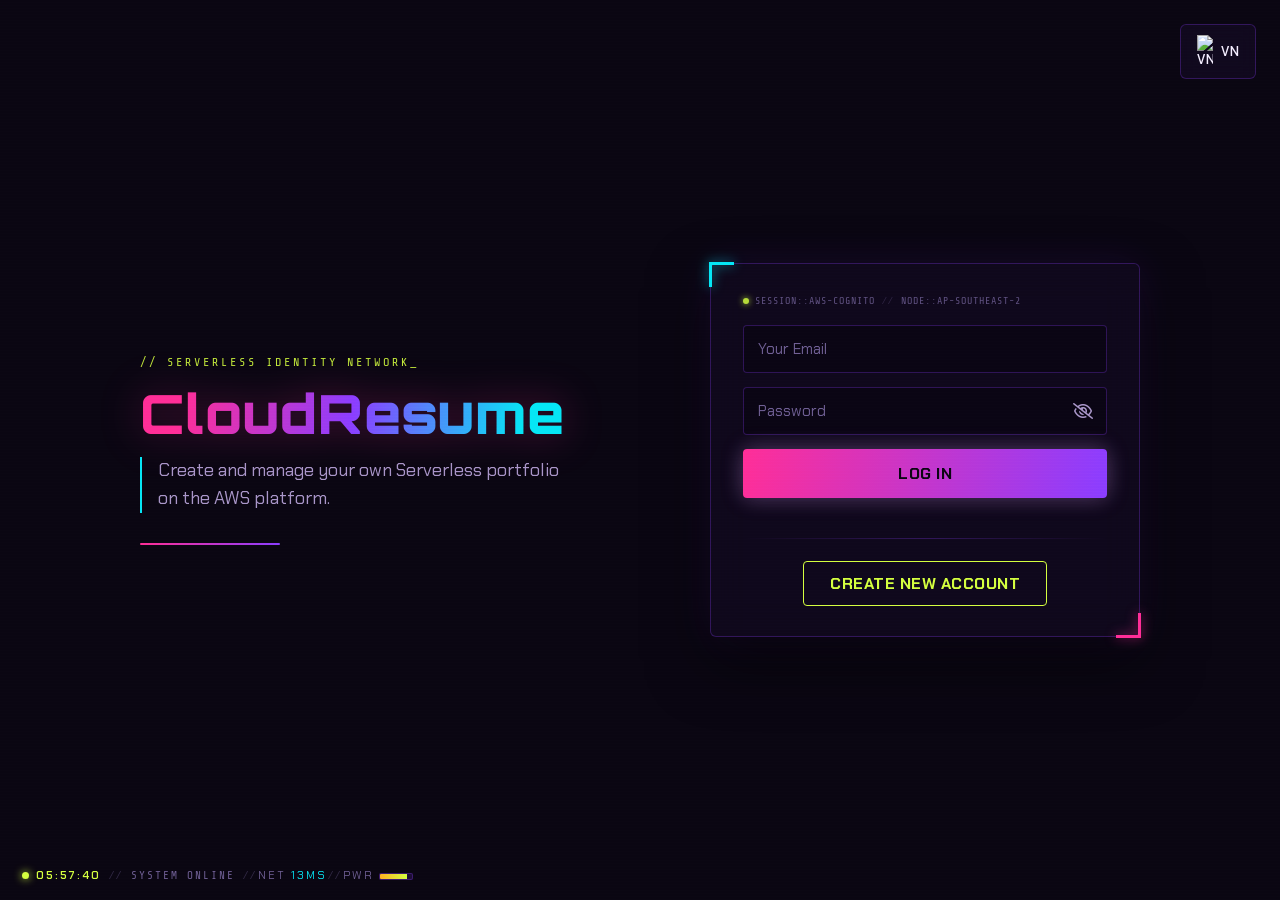
==== commit cad899e7: "f" ====
--- a/index.html
+++ b/index.html
@@ -22,6 +22,7 @@
             --neon-cyan: #05e6f5;
             --neon-violet: #8b3dff;
             --neon-lime: #d4ff3f;
+            --neon-amber: #ffb020;
             --danger: #ff3860;
             --text-primary: #f4eeff;
             --text-secondary: #a996c9;
@@ -68,13 +69,14 @@
         .bg-orb { position: fixed; width: 480px; height: 480px; border-radius: 50%; filter: blur(130px); opacity: 0.32; pointer-events: none; animation: float-orb 14s ease-in-out infinite; }
         .orb-pink { background: var(--neon-pink); top: -160px; left: -120px; }
         .orb-cyan { background: var(--neon-cyan); bottom: -160px; right: -120px; animation-delay: -7s; }
-        .orb-violet { background: var(--neon-violet); width: 400px; height: 400px; top: 42%; left: 46%; opacity: 0.22; animation-name: float-orb-alt; animation-duration: 20s; animation-delay: -4s; }
         @keyframes float-orb { 0%, 100% { transform: translate(0,0) scale(1); } 50% { transform: translate(36px,-28px) scale(1.08); } }
-        @keyframes float-orb-alt { 0%, 100% { transform: translate(0,0) scale(1); } 50% { transform: translate(-44px,32px) scale(0.92); } }
 
         .sys-status { position: fixed; bottom: 18px; left: 22px; font-family: var(--font-mono); font-size: 11px; letter-spacing: 2px; color: var(--text-dim); z-index: 10; display: flex; align-items: center; gap: 7px; text-transform: uppercase; }
         .status-dot { width: 7px; height: 7px; border-radius: 50%; background: var(--neon-lime); box-shadow: 0 0 8px var(--neon-lime); animation: pulse-dot 1.6s ease-in-out infinite; }
         @keyframes pulse-dot { 0%, 100% { opacity: 1; } 50% { opacity: 0.35; } }
+        #hud-ping { color: var(--neon-cyan); }
+        .pwr-bar { display: inline-block; width: 34px; height: 7px; background: rgba(139,61,255,0.15); border: 1px solid var(--void-border); border-radius: 2px; overflow: hidden; vertical-align: middle; }
+        .pwr-fill { display: block; height: 100%; width: 70%; background: linear-gradient(90deg, var(--neon-amber), var(--neon-lime)); transition: width 0.5s ease; }
 
         /* ---- Glitch-flicker brand text ---- */
         .glitch-text { position: relative; display: inline-block; }
@@ -102,10 +104,10 @@
             .bg-orb, .bg-orbs, .status-dot, .brand-tag::after, body::before,
             .glitch-text::before, .glitch-text::after, .brand-section, .auth-section,
             .form-in, .brand-section::after, .circuit-line, .circuit-node, .toast, .ripple-burst,
-            .scan-ring, .radar-sweep, .radar-ring-1, .radar-ring-2, .radar-blip, .id-node-panel::before,
-            .link-bar-fill, .node-panel-flicker, #cursor-glow, #boot-sequence, .boot-line, .boot-cursor,
-            .circuit-deco-tl .circuit-line, .circuit-deco-tl .circuit-node { animation: none !important; transition: none !important; }
-            #boot-sequence { display: none !important; }
+            .brand-section h1, .search-beam, .cursor-reticle,
+            .skyline-canvas, .matrix-rain, .sky-streak { animation: none !important; transition: none !important; }
+            .skyline-canvas, .search-beam, .sky-streak, .cursor-reticle, .matrix-rain { display: none !important; }
+            input:focus, select:focus { animation: none !important; }
         }
 
         .top-controls { position: absolute; top: 24px; right: 24px; display: flex; gap: 10px; z-index: 10; }
@@ -134,12 +136,22 @@
             -webkit-background-clip: text; background-clip: text; color: transparent;
             filter: drop-shadow(0 0 20px rgba(255,46,151,0.3));
             margin-bottom: 16px; line-height: 1.05;
+            animation: neon-buzz 6s infinite;
+        }
+        @keyframes neon-buzz {
+            0%, 39%, 43%, 78%, 82%, 100% { opacity: 1; filter: drop-shadow(0 0 20px rgba(255,46,151,0.3)); }
+            40% { opacity: 0.4; filter: drop-shadow(0 0 4px rgba(255,46,151,0.1)); }
+            41% { opacity: 1; }
+            42% { opacity: 0.55; }
+            79% { opacity: 0.5; }
+            80% { opacity: 1; }
+            81% { opacity: 0.6; }
         }
         .brand-section p { font-size: 18px; color: var(--text-secondary); line-height: 1.55; max-width: 420px; border-left: 2px solid var(--neon-cyan); padding-left: 16px; }
 
         /* ---- Signature HUD corner-bracket frame ---- */
         .hud-frame { position: relative; }
-        .hud-frame::before, .hud-frame::after { content: ''; position: absolute; width: 22px; height: 22px; pointer-events: none; z-index: 5; }
+        .hud-frame::before, .hud-frame::after { content: ''; position: absolute; width: 22px; height: 22px; pointer-events: none; }
         .hud-frame::before { top: -2px; left: -2px; border-top: 3px solid var(--neon-cyan); border-left: 3px solid var(--neon-cyan); filter: drop-shadow(0 0 6px rgba(5,230,245,0.7)); }
         .hud-frame::after { bottom: -2px; right: -2px; border-bottom: 3px solid var(--neon-pink); border-right: 3px solid var(--neon-pink); filter: drop-shadow(0 0 6px rgba(255,46,151,0.7)); }
 
@@ -147,9 +159,10 @@
             width: 430px; background: rgba(21,11,38,0.55); backdrop-filter: blur(18px);
             border: 1px solid var(--void-border); border-radius: 6px; padding: 30px 32px;
             box-shadow: 0 24px 60px rgba(0,0,0,0.55), 0 0 40px rgba(139,61,255,0.12);
-            animation: fade-in-up 0.7s ease 0.15s both, panel-flicker 7.5s ease-in-out infinite;
-            transition: transform 0.35s ease;
-        }
+            animation: fade-in-up 0.7s ease 0.15s both;
+        }
+        .auth-meta { display: flex; align-items: center; gap: 6px; font-family: var(--font-mono); font-size: 10px; letter-spacing: 1px; color: var(--text-dim); text-transform: uppercase; margin-bottom: 18px; opacity: 0.85; }
+        .auth-meta .meta-dot { width: 6px; height: 6px; border-radius: 50%; background: var(--neon-lime); box-shadow: 0 0 6px var(--neon-lime); animation: pulse-dot 1.8s ease-in-out infinite; flex-shrink: 0; }
 
         /* ---- Form switch transition (login / register / verify) ---- */
         .form-in { animation: form-fade-in 0.4s ease; }
@@ -166,7 +179,8 @@
             color: var(--text-primary); border-radius: 4px; font-size: 15px; font-family: var(--font-body); outline: none; transition: all 0.25s ease;
         }
         input::placeholder { color: var(--text-dim); }
-        input:focus, select:focus { border-color: var(--neon-cyan); box-shadow: 0 0 0 3px rgba(5,230,245,0.15), 0 0 18px rgba(5,230,245,0.22); background: rgba(10,6,18,0.85); }
+        input:focus, select:focus { border-color: var(--neon-cyan); box-shadow: 0 0 0 3px rgba(5,230,245,0.15), 0 0 18px rgba(5,230,245,0.22); background: rgba(10,6,18,0.85); animation: input-pulse 0.4s ease; }
+        @keyframes input-pulse { 0% { box-shadow: 0 0 0 0 rgba(5,230,245,0.55), 0 0 18px rgba(5,230,245,0.22); } 100% { box-shadow: 0 0 0 3px rgba(5,230,245,0.15), 0 0 18px rgba(5,230,245,0.22); } }
         select option { background: var(--void-panel); color: var(--text-primary); }
 
         .helper-text { font-size: 12px; color: var(--text-dim); display: block; margin-top: 5px; margin-bottom: 14px; line-height: 1.45; }
@@ -195,6 +209,9 @@
         .btn-register:hover { background: rgba(212,255,63,0.12); box-shadow: 0 0 22px rgba(212,255,63,0.4); color: #fff; border-color: #fff; }
 
         #register-form, #verify-form { display: none; }
+        #verify-form { position: relative; overflow: hidden; border-radius: 6px; }
+        #verify-form > *:not(.matrix-rain) { position: relative; z-index: 1; }
+        .matrix-rain { position: absolute; inset: 0; z-index: 0; opacity: 0.2; pointer-events: none; }
         #register-form h2, #verify-form h2 { font-family: var(--font-display); font-size: 21px; color: var(--text-primary); text-align: center; margin-bottom: 18px; letter-spacing: 1px; }
         #register-form h2::before, #verify-form h2::before { content: '// '; color: var(--neon-cyan); }
         #register-form h2::after, #verify-form h2::after { content: ' //'; color: var(--neon-pink); }
@@ -204,12 +221,20 @@
 
         #error-msg { background: rgba(255,56,96,0.12); color: #ff9db3; padding: 11px; border-radius: 4px; text-align: center; margin-bottom: 16px; font-size: 13px; display: none; font-weight: 600; border: 1px solid var(--danger); box-shadow: 0 0 16px rgba(255,56,96,0.25); }
 
+        /* ---- Living city skyline (canvas-rendered, flickering windows) ---- */
+        .skyline-canvas { position: fixed; left: 0; right: 0; bottom: 0; width: 100%; height: 260px; z-index: -2; pointer-events: none; opacity: 0.6; }
+        .search-beam { position: fixed; bottom: 40px; left: 50%; width: 3px; height: 130px; background: linear-gradient(180deg, rgba(5,230,245,0.55), transparent); transform-origin: bottom center; z-index: -2; pointer-events: none; animation: beam-sweep 7s ease-in-out infinite; mix-blend-mode: screen; }
+        @keyframes beam-sweep { 0%, 100% { transform: rotate(-28deg); opacity: 0.7; } 50% { transform: rotate(28deg); opacity: 1; } }
+
+        /* ---- Sky traffic: distant light-transports streaking past ---- */
+        .sky-streak { position: fixed; left: -80px; width: 70px; height: 2px; background: linear-gradient(90deg, transparent, var(--trail-color, var(--neon-cyan)), transparent); z-index: -1; pointer-events: none; filter: drop-shadow(0 0 4px var(--trail-color, var(--neon-cyan))); animation: streak-fly linear forwards; }
+        @keyframes streak-fly { 0% { transform: translate(0,0); opacity: 0; } 8% { opacity: 1; } 90% { opacity: 1; } 100% { transform: translate(calc(100vw + 160px), -70px); opacity: 0; } }
+
         /* ---- Ambient data-mote particle field ---- */
         .particle-canvas { position: fixed; inset: 0; z-index: -1; pointer-events: none; opacity: 0.6; }
 
         /* ---- Circuit-trace corner decoration ---- */
         .circuit-deco { position: fixed; bottom: -10px; right: -10px; width: 180px; height: 180px; z-index: -1; opacity: 0.4; pointer-events: none; }
-        .circuit-deco-tl { bottom: auto; right: auto; top: -10px; left: -10px; }
         .circuit-line { fill: none; stroke: var(--neon-cyan); stroke-width: 1.2; stroke-dasharray: 7 6; animation: circuit-flow 4s linear infinite; }
         .circuit-node { fill: var(--neon-pink); filter: drop-shadow(0 0 4px var(--neon-pink)); animation: pulse-dot 2s ease-in-out infinite; }
         @keyframes circuit-flow { to { stroke-dashoffset: -130; } }
@@ -217,6 +242,12 @@
         /* ---- Live HUD clock ---- */
         #hud-clock { color: var(--neon-lime); font-weight: 600; }
         .sys-sep { opacity: 0.4; margin: 0 1px; }
+
+        /* ---- HUD cursor reticle ---- */
+        .cursor-reticle { position: fixed; top: 0; left: 0; width: 26px; height: 26px; margin: -13px 0 0 -13px; border: 1px solid var(--neon-cyan); border-radius: 50%; box-shadow: 0 0 10px rgba(5,230,245,0.5), inset 0 0 6px rgba(5,230,245,0.25); pointer-events: none; z-index: 999; opacity: 0; transition: transform 0.12s ease-out, opacity 0.3s ease; mix-blend-mode: screen; }
+        .cursor-reticle::before, .cursor-reticle::after { content: ''; position: absolute; background: var(--neon-cyan); }
+        .cursor-reticle::before { top: 50%; left: -7px; width: 6px; height: 1px; }
+        .cursor-reticle::after { top: -7px; left: 50%; width: 1px; height: 6px; }
 
         /* ---- Click ripple burst ---- */
         .ripple-burst { position: fixed; width: 120px; height: 120px; border-radius: 50%; pointer-events: none; z-index: 400; border: 2px solid var(--neon-cyan); transform: translate(-50%, -50%) scale(0); opacity: 0.85; animation: ripple-expand 0.6s ease-out forwards; }
@@ -243,127 +274,19 @@
         @keyframes toast-in { from { opacity: 0; transform: translateX(40px); } to { opacity: 1; transform: translateX(0); } }
         @keyframes toast-out { to { opacity: 0; transform: translateX(40px); } }
 
-        /* ============================================
-           EXPANDED ATMOSPHERE — extra futurism pass
-        ============================================ */
-
-        /* ---- Boot sequence overlay ---- */
-        #boot-sequence {
-            position: fixed; inset: 0; z-index: 1000; background: var(--void);
-            display: flex; align-items: center; justify-content: center; padding: 40px;
-            transition: opacity 0.5s ease, visibility 0.5s ease;
-            animation: boot-failsafe-fade 0.6s ease 4s forwards; /* safety net if JS never runs */
-        }
-        #boot-sequence.boot-hide { opacity: 0; visibility: hidden; pointer-events: none; }
-        @keyframes boot-failsafe-fade { to { opacity: 0; visibility: hidden; pointer-events: none; } }
-        .boot-lines {
-            font-family: var(--font-mono); font-size: 14px; line-height: 2; color: var(--neon-lime);
-            max-width: 520px; width: 100%; text-shadow: 0 0 8px rgba(212,255,63,0.45);
-        }
-        .boot-line { opacity: 0; white-space: pre-wrap; animation: boot-line-in 0.25s ease forwards; }
-        .boot-line .ok { color: var(--neon-cyan); font-weight: 600; }
-        @keyframes boot-line-in { from { opacity: 0; transform: translateX(-6px); } to { opacity: 1; transform: translateX(0); } }
-
-        /* ---- Radar HUD (top-left) ---- */
-        .radar-hud {
-            position: fixed; top: 22px; left: 24px; z-index: 10;
-            display: flex; align-items: center; gap: 10px;
-            background: rgba(21,11,38,0.55); backdrop-filter: blur(10px);
-            border: 1px solid var(--void-border); border-radius: 20px; padding: 6px 14px 6px 6px;
-        }
-        .radar-hud svg { width: 34px; height: 34px; overflow: visible; flex-shrink: 0; }
-        .radar-ring-1, .radar-ring-2 { fill: none; stroke: var(--neon-cyan); stroke-width: 1; opacity: 0.4; }
-        .radar-ring-2 { opacity: 0.25; }
-        .radar-sweep { transform-origin: 30px 30px; animation: radar-rotate 3.2s linear infinite; }
-        @keyframes radar-rotate { to { transform: rotate(360deg); } }
-        .radar-blip { fill: var(--neon-pink); filter: drop-shadow(0 0 3px var(--neon-pink)); animation: pulse-dot 2.4s ease-in-out infinite; }
-        .radar-blip-2 { animation-delay: -1.2s; fill: var(--neon-lime); filter: drop-shadow(0 0 3px var(--neon-lime)); }
-        .radar-label { font-family: var(--font-mono); font-size: 10px; letter-spacing: 1.5px; color: var(--text-dim); text-transform: uppercase; white-space: nowrap; }
-        @media (max-width: 900px) { .radar-hud { display: none; } }
-
-        /* ---- Cursor-follow neon glow ---- */
-        #cursor-glow {
-            position: fixed; top: 0; left: 0; width: 26px; height: 26px; border-radius: 50%;
-            background: radial-gradient(circle, rgba(255,46,151,0.55) 0%, rgba(5,230,245,0.32) 45%, transparent 75%);
-            filter: blur(4px); pointer-events: none; z-index: 350; mix-blend-mode: screen;
-            transform: translate(-50%, -50%); opacity: 0; transition: opacity 0.3s ease; will-change: transform;
-        }
-        #cursor-glow.active { opacity: 1; }
-        @media (max-width: 900px), (pointer: coarse) { #cursor-glow { display: none !important; } }
-
-        /* ---- Identity Node telemetry panel ---- */
-        .id-node-panel {
-            margin-top: 22px; max-width: 300px; background: rgba(10,6,18,0.55); backdrop-filter: blur(8px);
-            border: 1px solid var(--void-border); border-radius: 6px; padding: 12px 14px;
-            font-family: var(--font-mono); font-size: 11.5px; color: var(--text-secondary);
-            position: relative; overflow: hidden;
-        }
-        .id-node-panel::before {
-            content: ''; position: absolute; left: 0; right: 0; height: 45%; top: -45%;
-            background: linear-gradient(180deg, rgba(5,230,245,0.14), transparent);
-            animation: node-scanline 3.6s ease-in-out infinite;
-        }
-        @keyframes node-scanline { 0% { top: -45%; } 100% { top: 100%; } }
-        .node-row { display: flex; align-items: center; justify-content: space-between; gap: 10px; padding: 3px 0; position: relative; z-index: 1; }
-        .node-title { color: var(--neon-cyan); letter-spacing: 1.5px; font-weight: 600; margin-bottom: 5px; justify-content: flex-start; }
-        .node-title i { margin-right: 7px; font-size: 11px; }
-        .node-live { margin-left: auto; color: var(--neon-lime); font-size: 9.5px; letter-spacing: 1px; animation: pulse-dot 1.6s ease-in-out infinite; }
-        .node-key { color: var(--text-dim); letter-spacing: 1px; }
-        .node-val { color: var(--text-primary); }
-        .node-crypt { color: var(--neon-violet); }
-        .link-bar { display: inline-block; width: 90px; height: 6px; border-radius: 3px; background: rgba(255,255,255,0.08); overflow: hidden; vertical-align: middle; }
-        .link-bar-fill { display: block; height: 100%; width: 96%; background: linear-gradient(90deg, var(--neon-pink), var(--neon-cyan)); animation: link-flux 2.8s ease-in-out infinite; }
-        @keyframes link-flux { 0%, 100% { width: 93%; } 50% { width: 100%; } }
-
-        /* ---- Perimeter energy-scan ring on the auth card ---- */
-        @property --scan-angle { syntax: '<angle>'; inherits: false; initial-value: 0deg; }
-        .scan-ring {
-            position: absolute; inset: 0; border-radius: 6px; pointer-events: none; z-index: 0; padding: 1.5px;
-            background: conic-gradient(from var(--scan-angle), transparent 0%, var(--neon-cyan) 5%, transparent 12%, transparent 50%, var(--neon-pink) 55%, transparent 62%, transparent 100%);
-            -webkit-mask: linear-gradient(#fff 0 0) content-box, linear-gradient(#fff 0 0);
-            -webkit-mask-composite: xor; mask-composite: exclude;
-            animation: scan-ring-spin 6s linear infinite; opacity: 0.75;
-        }
-        @keyframes scan-ring-spin { to { --scan-angle: 360deg; } }
-
-        /* ---- Ambient panel power-flicker ---- */
-        @keyframes panel-flicker {
-            0%, 92%, 100% { box-shadow: 0 24px 60px rgba(0,0,0,0.55), 0 0 40px rgba(139,61,255,0.12); }
-            92.5% { box-shadow: 0 24px 60px rgba(0,0,0,0.55), 0 0 55px rgba(5,230,245,0.24); }
-            93.5% { box-shadow: 0 24px 60px rgba(0,0,0,0.55), 0 0 22px rgba(139,61,255,0.08); }
-            95% { box-shadow: 0 24px 60px rgba(0,0,0,0.55), 0 0 52px rgba(255,46,151,0.22); }
-            96%, 100% { box-shadow: 0 24px 60px rgba(0,0,0,0.55), 0 0 40px rgba(139,61,255,0.12); }
-        }
-
-        /* ---- Micro targeting-reticle on focused inputs ---- */
-        .form-group, .form-grid-3, .form-grid-phone { position: relative; }
-        .form-group:focus-within::before, .form-grid-3:focus-within::before, .form-grid-phone:focus-within::before,
-        .form-group:focus-within::after, .form-grid-3:focus-within::after, .form-grid-phone:focus-within::after {
-            content: ''; position: absolute; width: 9px; height: 9px; pointer-events: none; z-index: 2;
-        }
-        .form-group:focus-within::before, .form-grid-3:focus-within::before, .form-grid-phone:focus-within::before {
-            top: -4px; left: -4px; border-top: 2px solid var(--neon-cyan); border-left: 2px solid var(--neon-cyan);
-            filter: drop-shadow(0 0 4px rgba(5,230,245,0.7));
-        }
-        .form-group:focus-within::after, .form-grid-3:focus-within::after, .form-grid-phone:focus-within::after {
-            bottom: -4px; right: -4px; border-bottom: 2px solid var(--neon-pink); border-right: 2px solid var(--neon-pink);
-            filter: drop-shadow(0 0 4px rgba(255,46,151,0.7));
-        }
-
         @media (max-width: 768px) {
             .container { flex-direction: column; text-align: center; margin-top: 50px; }
             .brand-section { width: 100%; padding: 0; margin-bottom: 40px; display: flex; flex-direction: column; align-items: center; }
             .brand-section p { text-align: left; }
             .auth-section { width: 100%; max-width: 420px; }
+            .hud-extra { display: none; }
         }
     </style>
 </head>
 <body>
 
-<div id="boot-sequence" aria-hidden="true">
-    <div class="boot-lines" id="boot-lines"></div>
-</div>
-
+<canvas class="skyline-canvas" id="skyline-canvas" aria-hidden="true"></canvas>
+<div class="search-beam" id="search-beam" aria-hidden="true"></div>
 <canvas class="particle-canvas" id="particle-canvas"></canvas>
 
 <svg class="circuit-deco" viewBox="0 0 200 200" xmlns="http://www.w3.org/2000/svg" aria-hidden="true">
@@ -373,43 +296,14 @@
     <circle class="circuit-node" cx="130" cy="70" r="3" />
 </svg>
 
-<svg class="circuit-deco circuit-deco-tl" viewBox="0 0 200 200" xmlns="http://www.w3.org/2000/svg" aria-hidden="true">
-    <path class="circuit-line" d="M190 10 L120 10 L120 55 L75 55 L75 105 L20 105 L20 190" />
-    <circle class="circuit-node" cx="190" cy="10" r="3" />
-    <circle class="circuit-node" cx="120" cy="55" r="3" />
-    <circle class="circuit-node" cx="75" cy="105" r="3" />
-</svg>
-
-<div class="radar-hud" id="radar-hud" aria-hidden="true">
-    <svg viewBox="0 0 60 60" xmlns="http://www.w3.org/2000/svg">
-        <circle class="radar-ring-1" cx="30" cy="30" r="26" />
-        <circle class="radar-ring-2" cx="30" cy="30" r="17" />
-        <circle cx="30" cy="30" r="1.6" fill="var(--neon-cyan)" />
-        <circle class="radar-blip" cx="41" cy="18" r="1.8" />
-        <circle class="radar-blip radar-blip-2" cx="16" cy="38" r="1.4" />
-        <g class="radar-sweep">
-            <path d="M30 30 L30 4 A26 26 0 0 1 51 15 Z" fill="url(#radarGrad)" />
-        </g>
-        <defs>
-            <linearGradient id="radarGrad" x1="0" y1="0" x2="1" y2="1">
-                <stop offset="0%" stop-color="var(--neon-cyan)" stop-opacity="0.55" />
-                <stop offset="100%" stop-color="var(--neon-cyan)" stop-opacity="0" />
-            </linearGradient>
-        </defs>
-    </svg>
-    <span class="radar-label">SCANNING SECTOR</span>
-</div>
-
-<div id="cursor-glow" aria-hidden="true"></div>
-
 <div class="bg-orbs" id="bg-orbs">
     <div class="bg-orb orb-pink"></div>
     <div class="bg-orb orb-cyan"></div>
-    <div class="bg-orb orb-violet"></div>
 </div>
-<div class="sys-status"><span class="status-dot"></span><span id="hud-clock">00:00:00</span><span class="sys-sep">//</span>System Online</div>
+<div class="sys-status"><span class="status-dot"></span><span id="hud-clock">00:00:00</span><span class="sys-sep">//</span>System Online<span class="hud-extra"><span class="sys-sep">//</span>NET <span id="hud-ping">12ms</span><span class="sys-sep">//</span>PWR <span class="pwr-bar"><span class="pwr-fill" id="pwr-fill"></span></span></span></div>
 
 <div class="toast-container" id="toast-container"></div>
+<div class="cursor-reticle" id="cursor-reticle" aria-hidden="true"></div>
 
 <div class="top-controls">
     <button id="lang-toggle" class="top-btn">
@@ -422,18 +316,10 @@
         <span class="brand-tag">// Serverless Identity Network</span>
         <h1 class="glitch-text" data-text="CloudResume">CloudResume</h1>
         <p data-i18n="subtitle">Create and manage your own Serverless portfolio on the AWS platform.</p>
-
-        <div class="id-node-panel" aria-hidden="true">
-            <div class="node-row node-title"><i class="fa-solid fa-satellite-dish"></i><span>IDENTITY NODE</span><span class="node-live">● LIVE</span></div>
-            <div class="node-row"><span class="node-key">NODE_ID</span><span class="node-val" id="node-id">7F3A::22B9</span></div>
-            <div class="node-row"><span class="node-key">UPLINK</span><span class="node-val"><span class="link-bar"><span class="link-bar-fill" id="link-bar-fill"></span></span></span></div>
-            <div class="node-row"><span class="node-key">PING</span><span class="node-val" id="node-ping">12ms</span></div>
-            <div class="node-row"><span class="node-key">CRYPT</span><span class="node-val node-crypt">AES-256-GCM</span></div>
-        </div>
     </div>
 
     <div class="auth-section hud-frame">
-        <div class="scan-ring" aria-hidden="true"></div>
+        <div class="auth-meta"><span class="meta-dot"></span>SESSION::AWS-COGNITO<span class="sys-sep">//</span>NODE::AP-SOUTHEAST-2</div>
         <div id="error-msg"></div>
 
         <div id="login-form" class="form-in">
@@ -497,6 +383,7 @@
         </div>
 
         <div id="verify-form">
+            <canvas class="matrix-rain" id="matrix-rain" aria-hidden="true"></canvas>
             <h2 data-i18n="verify_title">Email Verification</h2>
             <p style="font-size: 14px; text-align: center; margin-bottom: 15px; color: var(--text-secondary);" data-i18n="verify_desc">Please check your email and enter the 6-digit verification code.</p>
             <div class="form-group">
@@ -577,6 +464,184 @@
     })();
 
     // ==========================================
+    // ĐƯỜNG CHÂN TRỜI THÀNH PHỐ SỐNG (LIVING CITY SKYLINE)
+    // Vẽ các tòa nhà với cửa sổ nhấp nháy ngẫu nhiên bằng canvas
+    // ==========================================
+    (function initSkyline() {
+        const canvas = document.getElementById('skyline-canvas');
+        const beam = document.getElementById('search-beam');
+        if (!canvas) return;
+        const ctx = canvas.getContext('2d');
+        const WINDOW_COLORS = ['255,46,151', '5,230,245', '255,176,32', '139,61,255'];
+        let buildings = [];
+
+        function buildLayout() {
+            buildings = [];
+            const w = canvas.width;
+            let x = -20;
+            while (x < w + 40) {
+                const bw = 46 + Math.random() * 60;
+                const bh = 70 + Math.random() * 150;
+                const cols = Math.max(2, Math.floor(bw / 16));
+                const rows = Math.max(3, Math.floor(bh / 18));
+                const windows = [];
+                for (let c = 0; c < cols; c++) {
+                    for (let r = 0; r < rows; r++) {
+                        if (Math.random() > 0.42) {
+                            windows.push({
+                                x: 6 + c * ((bw - 12) / cols),
+                                y: 10 + r * ((bh - 20) / rows),
+                                on: Math.random() > 0.5,
+                                color: WINDOW_COLORS[Math.floor(Math.random() * WINDOW_COLORS.length)],
+                                t: Math.random() * 6000,
+                                flip: 3000 + Math.random() * 7000
+                            });
+                        }
+                    }
+                }
+                buildings.push({ x, w: bw, h: bh, windows, tower: false });
+                x += bw + 6 + Math.random() * 14;
+            }
+            const tallest = buildings.reduce((a, b) => (b.h > a.h ? b : a), buildings[0]);
+            if (tallest) {
+                tallest.tower = true;
+                if (beam) {
+                    beam.style.left = (tallest.x + tallest.w / 2) + 'px';
+                    beam.style.bottom = (tallest.h + 20) + 'px';
+                }
+            }
+        }
+        function resize() {
+            canvas.width = window.innerWidth;
+            canvas.height = 260;
+            buildLayout();
+        }
+        function draw(dt) {
+            ctx.clearRect(0, 0, canvas.width, canvas.height);
+            const baseY = canvas.height;
+            buildings.forEach(b => {
+                const top = baseY - b.h;
+                ctx.fillStyle = 'rgba(21, 11, 38, 0.92)';
+                ctx.fillRect(b.x, top, b.w, b.h);
+                ctx.strokeStyle = 'rgba(139, 61, 255, 0.22)';
+                ctx.strokeRect(b.x, top, b.w, b.h);
+                if (b.tower) {
+                    ctx.strokeStyle = 'rgba(139, 61, 255, 0.4)';
+                    ctx.beginPath();
+                    ctx.moveTo(b.x + b.w / 2, top);
+                    ctx.lineTo(b.x + b.w / 2, top - 20);
+                    ctx.stroke();
+                }
+                b.windows.forEach(win => {
+                    win.t += dt;
+                    if (win.t > win.flip) { win.on = !win.on; win.t = 0; win.flip = 3000 + Math.random() * 7000; }
+                    if (win.on) {
+                        ctx.fillStyle = `rgba(${win.color}, 0.65)`;
+                        ctx.fillRect(b.x + win.x, top + win.y, 4, 6);
+                    }
+                });
+            });
+        }
+        if (prefersReducedMotion) {
+            resize();
+            draw(0);
+            return;
+        }
+        let last = performance.now();
+        function tick(now) {
+            draw(now - last);
+            last = now;
+            requestAnimationFrame(tick);
+        }
+        resize();
+        requestAnimationFrame(tick);
+        window.addEventListener('resize', resize);
+    })();
+
+    // ==========================================
+    // GIAO THÔNG BẦU TRỜI: VỆT SÁNG BAY NGANG (SKY-TRAFFIC LIGHT STREAKS)
+    // ==========================================
+    if (!prefersReducedMotion) {
+        const streakColors = ['rgba(255,46,151,0.85)', 'rgba(5,230,245,0.85)', 'rgba(255,176,32,0.8)'];
+        function spawnSkyStreak() {
+            const el = document.createElement('div');
+            el.className = 'sky-streak';
+            el.style.top = (Math.random() * window.innerHeight * 0.45) + 'px';
+            el.style.setProperty('--trail-color', streakColors[Math.floor(Math.random() * streakColors.length)]);
+            el.style.animationDuration = (2.4 + Math.random() * 1.8) + 's';
+            document.body.appendChild(el);
+            setTimeout(() => el.remove(), 4600);
+        }
+        setInterval(() => { if (Math.random() > 0.4) spawnSkyStreak(); }, 4200);
+    }
+
+    // ==========================================
+    // KÍNH NGẮM HUD THEO CON TRỎ CHUỘT (CURSOR HUD RETICLE)
+    // ==========================================
+    (function initCursorReticle() {
+        const reticle = document.getElementById('cursor-reticle');
+        const isCoarsePointer = window.matchMedia('(pointer: coarse)').matches;
+        if (!reticle || prefersReducedMotion || isCoarsePointer) return;
+        let shown = false;
+        document.addEventListener('mousemove', (e) => {
+            reticle.style.transform = `translate(${e.clientX}px, ${e.clientY}px)`;
+            if (!shown) { reticle.style.opacity = '0.85'; shown = true; }
+        });
+        document.addEventListener('mouseleave', () => { reticle.style.opacity = '0'; });
+    })();
+
+    // ==========================================
+    // CHỈ SỐ HỆ THỐNG GIẢ LẬP (NET PING & PWR) TRONG HUD
+    // ==========================================
+    (function tickHudStats() {
+        const ping = document.getElementById('hud-ping');
+        const pwr = document.getElementById('pwr-fill');
+        if (!ping && !pwr) return;
+        function update() {
+            if (ping) ping.textContent = (8 + Math.floor(Math.random() * 38)) + 'ms';
+            if (pwr) pwr.style.width = (58 + Math.floor(Math.random() * 38)) + '%';
+        }
+        update();
+        setInterval(update, 2600);
+    })();
+
+    // ==========================================
+    // MƯA MA TRẬN GIẢI MÃ (MATRIX DECRYPT RAIN) CHO BƯỚC XÁC THỰC OTP
+    // ==========================================
+    let matrixInterval = null;
+    function startMatrixRain() {
+        const canvas = document.getElementById('matrix-rain');
+        if (!canvas || prefersReducedMotion) return;
+        const ctx = canvas.getContext('2d');
+        canvas.width = canvas.offsetWidth;
+        canvas.height = canvas.offsetHeight;
+        const glyphs = '01アイウエオカキクケコ$#%&';
+        const fontSize = 12;
+        const columns = Math.max(1, Math.ceil(canvas.width / fontSize));
+        const drops = Array(columns).fill(1);
+        clearInterval(matrixInterval);
+        matrixInterval = setInterval(() => {
+            ctx.fillStyle = 'rgba(10,6,18,0.16)';
+            ctx.fillRect(0, 0, canvas.width, canvas.height);
+            ctx.font = fontSize + 'px monospace';
+            drops.forEach((y, i) => {
+                ctx.fillStyle = Math.random() > 0.92 ? 'rgba(255,46,151,0.8)' : 'rgba(5,230,245,0.7)';
+                ctx.fillText(glyphs[Math.floor(Math.random() * glyphs.length)], i * fontSize, y * fontSize);
+                if (y * fontSize > canvas.height && Math.random() > 0.975) drops[i] = 0;
+                drops[i]++;
+            });
+        }, 60);
+    }
+    function stopMatrixRain() {
+        clearInterval(matrixInterval);
+        const canvas = document.getElementById('matrix-rain');
+        if (canvas) {
+            const ctx = canvas.getContext('2d');
+            if (ctx) ctx.clearRect(0, 0, canvas.width, canvas.height);
+        }
+    }
+
+    // ==========================================
     // ĐỒNG HỒ HUD SỐNG (LIVE HUD CLOCK)
     // ==========================================
     function updateHudClock() {
@@ -619,95 +684,6 @@
             btn.addEventListener('click', (e) => spawnRipple(e.clientX, e.clientY));
         });
     }
-
-    // ==========================================
-    // MÀN HÌNH KHỞI ĐỘNG HỆ THỐNG (BOOT SEQUENCE)
-    // ==========================================
-    (function bootSequence() {
-        const overlay = document.getElementById('boot-sequence');
-        const linesBox = document.getElementById('boot-lines');
-        if (!overlay || !linesBox) return;
-        if (prefersReducedMotion || sessionStorage.getItem('cr_boot_seen')) {
-            overlay.remove();
-            return;
-        }
-        const lines = [
-            '&gt; INITIALIZING SECURE UPLINK...',
-            '&gt; HANDSHAKE: AWS COGNITO <span class="ok">[OK]</span>',
-            '&gt; DECRYPTING IDENTITY MODULE... <span class="ok">[OK]</span>',
-            '&gt; LOADING NEURAL INTERFACE... <span class="ok">[OK]</span>',
-            '&gt; WELCOME, OPERATOR_'
-        ];
-        let delay = 150;
-        lines.forEach((line) => {
-            setTimeout(() => {
-                const div = document.createElement('div');
-                div.className = 'boot-line';
-                div.innerHTML = line;
-                linesBox.appendChild(div);
-            }, delay);
-            delay += 260 + Math.random() * 180;
-        });
-        setTimeout(() => {
-            overlay.classList.add('boot-hide');
-            sessionStorage.setItem('cr_boot_seen', '1');
-            setTimeout(() => overlay.remove(), 550);
-        }, delay + 500);
-    })();
-
-    // ==========================================
-    // ĐỐM SÁNG NEON BÁM THEO CON TRỎ CHUỘT
-    // ==========================================
-    (function cursorGlow() {
-        const glow = document.getElementById('cursor-glow');
-        if (!glow || prefersReducedMotion || !window.matchMedia('(pointer: fine)').matches) return;
-        let mouseX = 0, mouseY = 0, curX = 0, curY = 0, active = false;
-        document.addEventListener('mousemove', (e) => {
-            mouseX = e.clientX; mouseY = e.clientY;
-            if (!active) { active = true; curX = mouseX; curY = mouseY; glow.classList.add('active'); }
-        });
-        document.addEventListener('mouseleave', () => glow.classList.remove('active'));
-        (function raf() {
-            curX += (mouseX - curX) * 0.18;
-            curY += (mouseY - curY) * 0.18;
-            glow.style.transform = `translate(${curX}px, ${curY}px) translate(-50%, -50%)`;
-            requestAnimationFrame(raf);
-        })();
-    })();
-
-    // ==========================================
-    // NGHIÊNG 3D THEO CON TRỎ CHO KHUNG ĐĂNG NHẬP (HOLOGRAM TILT)
-    // ==========================================
-    (function cardTilt() {
-        const card = document.querySelector('.auth-section');
-        if (!card || prefersReducedMotion || !window.matchMedia('(pointer: fine)').matches) return;
-        const maxTilt = 4.5;
-        card.addEventListener('mousemove', (e) => {
-            const rect = card.getBoundingClientRect();
-            const px = (e.clientX - rect.left) / rect.width;
-            const py = (e.clientY - rect.top) / rect.height;
-            const rotateY = (px - 0.5) * maxTilt * 2;
-            const rotateX = (0.5 - py) * maxTilt * 2;
-            card.style.transform = `perspective(1000px) rotateX(${rotateX}deg) rotateY(${rotateY}deg)`;
-        });
-        card.addEventListener('mouseleave', () => {
-            card.style.transform = 'perspective(1000px) rotateX(0deg) rotateY(0deg)';
-        });
-    })();
-
-    // ==========================================
-    // TELEMETRY SỐNG CHO BẢNG IDENTITY NODE
-    // ==========================================
-    (function nodeTelemetry() {
-        const pingEl = document.getElementById('node-ping');
-        const nodeIdEl = document.getElementById('node-id');
-        if (!pingEl) return;
-        const hex = () => Math.floor(Math.random() * 65536).toString(16).toUpperCase().padStart(4, '0');
-        if (nodeIdEl) nodeIdEl.textContent = `${hex()}::${hex().slice(0, 4)}`;
-        function updatePing() { pingEl.textContent = (9 + Math.floor(Math.random() * 14)) + 'ms'; }
-        updatePing();
-        if (!prefersReducedMotion) setInterval(updatePing, 2600);
-    })();
 
     // ==========================================
     // THÔNG BÁO DẠNG TOAST (THAY THẾ alert() MẶC ĐỊNH)
@@ -879,6 +855,8 @@
         document.getElementById('register-form').style.display = formName === 'register' ? 'block' : 'none';
         document.getElementById('verify-form').style.display = formName === 'verify' ? 'block' : 'none';
 
+        if (formName === 'verify') { startMatrixRain(); } else { stopMatrixRain(); }
+
         // Phát lại hiệu ứng chuyển động mờ dần khi đổi form
         const activeEl = document.getElementById(formName + '-form');
         activeEl.classList.remove('form-in');
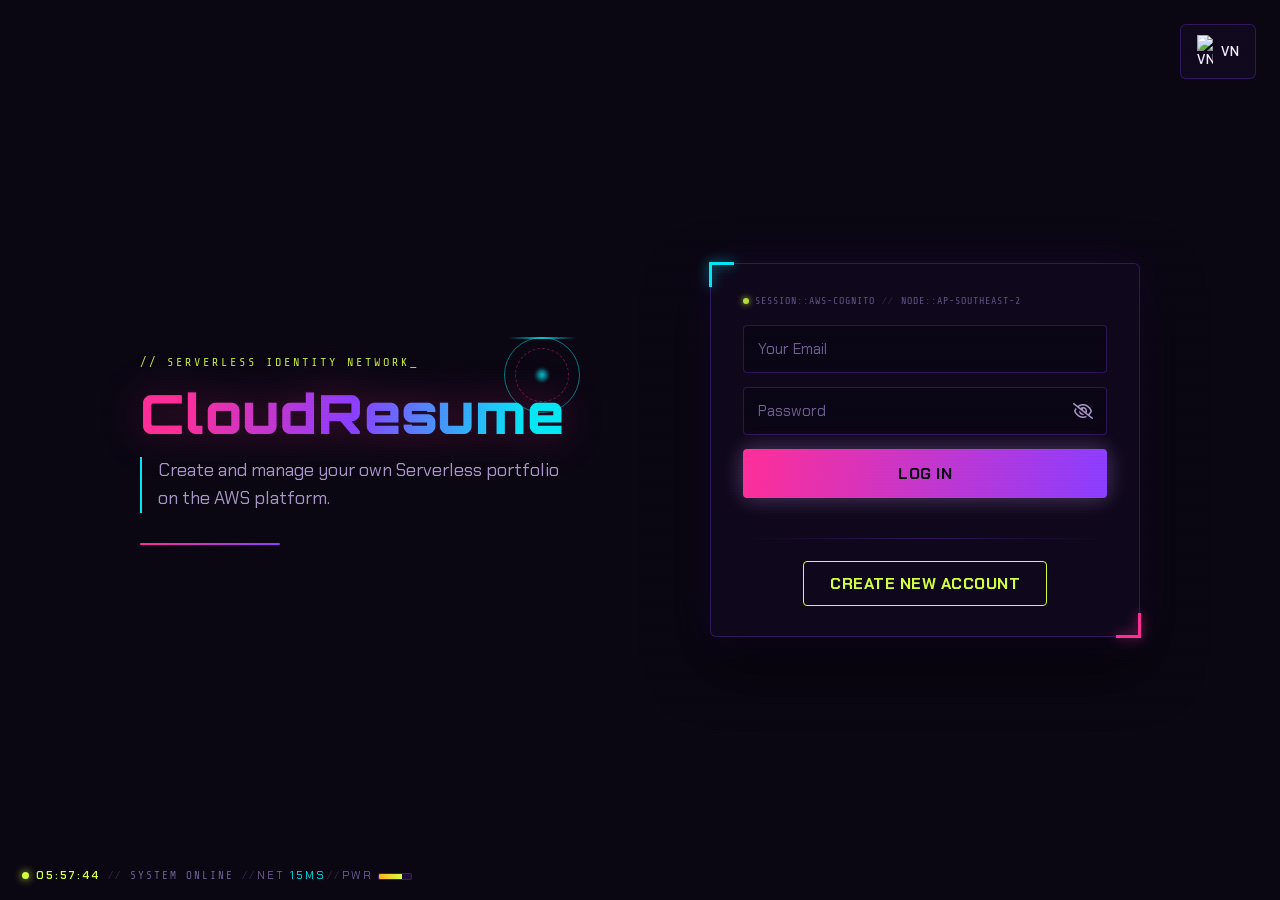
==== commit 08e390a0: "o" ====
--- a/index.html
+++ b/index.html
@@ -105,8 +105,9 @@
             .glitch-text::before, .glitch-text::after, .brand-section, .auth-section,
             .form-in, .brand-section::after, .circuit-line, .circuit-node, .toast, .ripple-burst,
             .brand-section h1, .search-beam, .cursor-reticle,
-            .skyline-canvas, .matrix-rain, .sky-streak { animation: none !important; transition: none !important; }
-            .skyline-canvas, .search-beam, .sky-streak, .cursor-reticle, .matrix-rain { display: none !important; }
+            .skyline-canvas, .matrix-rain, .sky-streak, .rain-canvas,
+            .brand-emblem, .emblem-ring, .emblem-core, .emblem-scan, .boot-overlay { animation: none !important; transition: none !important; }
+            .skyline-canvas, .search-beam, .sky-streak, .cursor-reticle, .matrix-rain, .rain-canvas, .brand-emblem { display: none !important; }
             input:focus, select:focus { animation: none !important; }
         }
 
@@ -122,11 +123,23 @@
 
         .container { display: flex; max-width: 1040px; width: 100%; padding: 20px; align-items: center; justify-content: space-between; flex-wrap: wrap; position: relative; z-index: 1; }
 
-        .brand-section { width: 50%; padding-right: 40px; animation: fade-in-left 0.7s ease both; }
+        .brand-section { position: relative; width: 50%; padding-right: 40px; animation: fade-in-left 0.7s ease both; }
+
+        /* ---- Floating holographic access-emblem beside the brand logo ---- */
+        .brand-emblem { position: absolute; top: -18px; right: 60px; width: 76px; height: 76px; pointer-events: none; opacity: 0.9; }
+        .emblem-ring { position: absolute; inset: 0; border-radius: 50%; }
+        .emblem-ring.r1 { border: 1.5px solid rgba(5,230,245,0.55); animation: emblem-spin 5s linear infinite; }
+        .emblem-ring.r2 { inset: 11px; border: 1px dashed rgba(255,46,151,0.45); animation: emblem-spin 8s linear infinite reverse; }
+        .emblem-core { position: absolute; inset: 30px; border-radius: 50%; background: radial-gradient(circle, var(--neon-cyan), transparent 70%); filter: blur(1px); animation: pulse-dot 2.2s ease-in-out infinite; }
+        .emblem-scan { position: absolute; left: 4px; right: 4px; height: 2px; background: linear-gradient(90deg, transparent, rgba(5,230,245,0.9), transparent); animation: emblem-scan-move 2.8s ease-in-out infinite; }
+        @keyframes emblem-spin { to { transform: rotate(360deg); } }
+        @keyframes emblem-scan-move { 0%, 100% { top: 4%; opacity: 0; } 12% { opacity: 1; } 50% { top: 92%; opacity: 1; } 62% { opacity: 0; } }
+        @media (max-width: 900px) { .brand-emblem { right: 10px; } }
+        @media (max-width: 768px) { .brand-emblem { display: none; } }
         .brand-section::after { content: ''; display: block; margin-top: 30px; height: 2px; width: 140px; border-radius: 2px; background: linear-gradient(90deg, var(--neon-pink), var(--neon-violet), var(--neon-cyan), var(--neon-pink)); background-size: 300% 100%; animation: sweep-line 6s linear infinite; }
         @keyframes sweep-line { from { background-position: 0% 0; } to { background-position: -300% 0; } }
         @keyframes fade-in-left { from { opacity: 0; transform: translateX(-24px); } to { opacity: 1; transform: translateX(0); } }
-        @keyframes fade-in-up { from { opacity: 0; transform: translateY(24px); } to { opacity: 1; transform: translateY(0); } }
+        @keyframes fade-in-up { from { opacity: 0; transform: perspective(1000px) translateY(24px); } to { opacity: 1; transform: perspective(1000px) rotateX(var(--rx, 0deg)) rotateY(var(--ry, 0deg)) translateY(0); } }
         .brand-tag { display: block; font-family: var(--font-mono); font-size: 12px; letter-spacing: 3px; color: var(--neon-lime); text-transform: uppercase; margin-bottom: 16px; opacity: 0.9; }
         .brand-tag::after { content: '_'; animation: blink 1s steps(1) infinite; }
         @keyframes blink { 50% { opacity: 0; } }
@@ -156,11 +169,14 @@
         .hud-frame::after { bottom: -2px; right: -2px; border-bottom: 3px solid var(--neon-pink); border-right: 3px solid var(--neon-pink); filter: drop-shadow(0 0 6px rgba(255,46,151,0.7)); }
 
         .auth-section {
+            --rx: 0deg; --ry: 0deg;
             width: 430px; background: rgba(21,11,38,0.55); backdrop-filter: blur(18px);
             border: 1px solid var(--void-border); border-radius: 6px; padding: 30px 32px;
             box-shadow: 0 24px 60px rgba(0,0,0,0.55), 0 0 40px rgba(139,61,255,0.12);
             animation: fade-in-up 0.7s ease 0.15s both;
-        }
+            transition: box-shadow 0.35s ease, border-color 0.35s ease;
+        }
+        .auth-section:hover { box-shadow: 0 24px 60px rgba(0,0,0,0.55), 0 0 50px rgba(5,230,245,0.18); border-color: rgba(5,230,245,0.3); }
         .auth-meta { display: flex; align-items: center; gap: 6px; font-family: var(--font-mono); font-size: 10px; letter-spacing: 1px; color: var(--text-dim); text-transform: uppercase; margin-bottom: 18px; opacity: 0.85; }
         .auth-meta .meta-dot { width: 6px; height: 6px; border-radius: 50%; background: var(--neon-lime); box-shadow: 0 0 6px var(--neon-lime); animation: pulse-dot 1.8s ease-in-out infinite; flex-shrink: 0; }
 
@@ -233,6 +249,9 @@
         /* ---- Ambient data-mote particle field ---- */
         .particle-canvas { position: fixed; inset: 0; z-index: -1; pointer-events: none; opacity: 0.6; }
 
+        /* ---- Cyberpunk rain (falls behind the glass auth panel) ---- */
+        .rain-canvas { position: fixed; inset: 0; z-index: -1; pointer-events: none; opacity: 0.55; }
+
         /* ---- Circuit-trace corner decoration ---- */
         .circuit-deco { position: fixed; bottom: -10px; right: -10px; width: 180px; height: 180px; z-index: -1; opacity: 0.4; pointer-events: none; }
         .circuit-line { fill: none; stroke: var(--neon-cyan); stroke-width: 1.2; stroke-dasharray: 7 6; animation: circuit-flow 4s linear infinite; }
@@ -252,6 +271,26 @@
         /* ---- Click ripple burst ---- */
         .ripple-burst { position: fixed; width: 120px; height: 120px; border-radius: 50%; pointer-events: none; z-index: 400; border: 2px solid var(--neon-cyan); transform: translate(-50%, -50%) scale(0); opacity: 0.85; animation: ripple-expand 0.6s ease-out forwards; }
         @keyframes ripple-expand { to { transform: translate(-50%, -50%) scale(1); opacity: 0; } }
+
+        /* ---- Portal power-on boot sequence (plays once, then reveals the gate) ---- */
+        .boot-overlay {
+            position: fixed; inset: 0; z-index: 9999; background: var(--void);
+            display: flex; align-items: center; justify-content: center; flex-direction: column;
+            transition: opacity 0.5s ease; cursor: pointer;
+        }
+        .boot-overlay.hide { opacity: 0; pointer-events: none; }
+        .boot-emblem { position: relative; width: 64px; height: 64px; margin-bottom: 26px; }
+        .boot-emblem::before, .boot-emblem::after { content: ''; position: absolute; inset: 0; border-radius: 50%; }
+        .boot-emblem::before { border: 2px solid transparent; border-top-color: var(--neon-cyan); border-right-color: var(--neon-pink); animation: spin 0.9s linear infinite; }
+        .boot-emblem::after { inset: 14px; border: 1px dashed rgba(255,176,32,0.5); animation: emblem-spin 2.4s linear infinite reverse; }
+        @keyframes spin { to { transform: rotate(360deg); } }
+        .boot-overlay-log { font-family: var(--font-mono); font-size: 13px; color: var(--neon-lime); letter-spacing: 1px; min-height: 20px; text-align: center; text-shadow: 0 0 8px rgba(212,255,63,0.5); }
+        .boot-overlay-hint { font-family: var(--font-mono); font-size: 10px; color: var(--text-dim); margin-top: 28px; letter-spacing: 3px; opacity: 0.55; text-transform: uppercase; }
+
+        /* ---- Portal-open flash: brief bloom when the gate is revealed ---- */
+        .portal-flash { position: fixed; inset: 0; z-index: 9998; background: radial-gradient(circle at 50% 40%, rgba(5,230,245,0.35), transparent 60%); pointer-events: none; opacity: 0; }
+        .portal-flash.play { animation: portal-bloom 0.9s ease-out forwards; }
+        @keyframes portal-bloom { 0% { opacity: 0.9; } 100% { opacity: 0; } }
 
         /* ---- Toast notifications ---- */
         .toast-container { position: fixed; top: 24px; right: 24px; z-index: 500; display: flex; flex-direction: column; gap: 10px; pointer-events: none; max-width: 340px; }
@@ -285,8 +324,16 @@
 </head>
 <body>
 
+<div id="boot-overlay" class="boot-overlay">
+    <div class="boot-emblem"></div>
+    <p id="boot-overlay-log" class="boot-overlay-log">&nbsp;</p>
+    <p class="boot-overlay-hint">Click or press any key to skip</p>
+</div>
+<div id="portal-flash" class="portal-flash"></div>
+
 <canvas class="skyline-canvas" id="skyline-canvas" aria-hidden="true"></canvas>
 <div class="search-beam" id="search-beam" aria-hidden="true"></div>
+<canvas class="rain-canvas" id="rain-canvas" aria-hidden="true"></canvas>
 <canvas class="particle-canvas" id="particle-canvas"></canvas>
 
 <svg class="circuit-deco" viewBox="0 0 200 200" xmlns="http://www.w3.org/2000/svg" aria-hidden="true">
@@ -313,6 +360,12 @@
 
 <div class="container">
     <div class="brand-section">
+        <div class="brand-emblem" aria-hidden="true">
+            <div class="emblem-ring r1"></div>
+            <div class="emblem-ring r2"></div>
+            <div class="emblem-core"></div>
+            <div class="emblem-scan"></div>
+        </div>
         <span class="brand-tag">// Serverless Identity Network</span>
         <h1 class="glitch-text" data-text="CloudResume">CloudResume</h1>
         <p data-i18n="subtitle">Create and manage your own Serverless portfolio on the AWS platform.</p>
@@ -559,6 +612,58 @@
     })();
 
     // ==========================================
+    // MƯA CYBERPUNK (CYBERPUNK RAIN)
+    // Từng hạt mưa rơi với 2 lớp độ sâu (xa/gần) tạo chiều sâu thị giác thực sự
+    // ==========================================
+    (function initRain() {
+        const canvas = document.getElementById('rain-canvas');
+        if (!canvas) return;
+        const ctx = canvas.getContext('2d');
+        let drops = [];
+
+        function spawnDrop(recycle) {
+            const layer = Math.random();
+            return {
+                x: Math.random() * canvas.width,
+                y: recycle ? -30 : Math.random() * canvas.height,
+                len: 8 + layer * 20,
+                speed: 5 + layer * 10,
+                drift: -0.3 - layer * 0.7,
+                alpha: 0.06 + layer * 0.24,
+                width: 0.5 + layer * 1.1
+            };
+        }
+        function createDrops() {
+            const count = Math.min(150, Math.floor(canvas.width / 8));
+            drops = Array.from({ length: count }, () => spawnDrop(false));
+        }
+        function resize() {
+            canvas.width = window.innerWidth;
+            canvas.height = window.innerHeight;
+            createDrops();
+        }
+        if (prefersReducedMotion) { resize(); return; }
+        function tick() {
+            ctx.clearRect(0, 0, canvas.width, canvas.height);
+            drops.forEach(d => {
+                ctx.beginPath();
+                ctx.moveTo(d.x, d.y);
+                ctx.lineTo(d.x + d.drift * 4, d.y + d.len);
+                ctx.strokeStyle = `rgba(180, 220, 255, ${d.alpha})`;
+                ctx.lineWidth = d.width;
+                ctx.stroke();
+                d.x += d.drift;
+                d.y += d.speed;
+                if (d.y > canvas.height + 20 || d.x < -20) Object.assign(d, spawnDrop(true));
+            });
+            requestAnimationFrame(tick);
+        }
+        resize();
+        requestAnimationFrame(tick);
+        window.addEventListener('resize', resize);
+    })();
+
+    // ==========================================
     // GIAO THÔNG BẦU TRỜI: VỆT SÁNG BAY NGANG (SKY-TRAFFIC LIGHT STREAKS)
     // ==========================================
     if (!prefersReducedMotion) {
@@ -574,6 +679,25 @@
         }
         setInterval(() => { if (Math.random() > 0.4) spawnSkyStreak(); }, 4200);
     }
+
+    // ==========================================
+    // BẢNG HOLOGRAM NGHIÊNG THEO CHUỘT (MOUSE-REACTIVE HOLOGRAPHIC TILT)
+    // ==========================================
+    (function initAuthTilt() {
+        const el = document.querySelector('.auth-section');
+        if (!el || prefersReducedMotion || window.matchMedia('(pointer: coarse)').matches) return;
+        el.addEventListener('mousemove', (e) => {
+            const rect = el.getBoundingClientRect();
+            const px = (e.clientX - rect.left) / rect.width;
+            const py = (e.clientY - rect.top) / rect.height;
+            el.style.setProperty('--ry', ((px - 0.5) * 8).toFixed(2) + 'deg');
+            el.style.setProperty('--rx', ((0.5 - py) * 8).toFixed(2) + 'deg');
+        });
+        el.addEventListener('mouseleave', () => {
+            el.style.setProperty('--rx', '0deg');
+            el.style.setProperty('--ry', '0deg');
+        });
+    })();
 
     // ==========================================
     // KÍNH NGẮM HUD THEO CON TRỎ CHUỘT (CURSOR HUD RETICLE)
@@ -834,6 +958,60 @@
     updateLanguage(); // Chạy hàm đồng bộ chữ nghĩa ngay khi tải trang
 
     // ==========================================
+    // TRÌNH TỰ KHỞI ĐỘNG CỔNG VÀO (PORTAL BOOT SEQUENCE)
+    // Mô phỏng việc "bước chân" vào hệ thống: chỉ chạy 1 lần/phiên, có thể bỏ qua,
+    // và tôn trọng prefers-reduced-motion cũng như người dùng đã đăng nhập sẵn.
+    // ==========================================
+    (function bootSequence() {
+        const overlay = document.getElementById('boot-overlay');
+        const flash = document.getElementById('portal-flash');
+        if (!overlay) return;
+        const alreadyBooted = sessionStorage.getItem('cr_booted');
+        const alreadyAuthed = localStorage.getItem('id_token');
+        if (prefersReducedMotion || alreadyBooted || alreadyAuthed) {
+            overlay.remove();
+            return;
+        }
+        const logEl = document.getElementById('boot-overlay-log');
+        const lines = currentLang === 'vn' ? [
+            '> ĐANG KHỞI TẠO KẾT NỐI BẢO MẬT...',
+            '> BẮT TAY VỚI AWS COGNITO...',
+            '> GIẢI MÃ NÚT MẠNG AP-SOUTHEAST-2...',
+            '> CHÀO MỪNG ĐẾN VỚI CLOUDRESUME'
+        ] : [
+            '> INITIALIZING SECURE UPLINK...',
+            '> HANDSHAKE WITH AWS COGNITO...',
+            '> DECRYPTING NODE AP-SOUTHEAST-2...',
+            '> WELCOME TO CLOUDRESUME'
+        ];
+        let li = 0;
+        let finished = false;
+        logEl.textContent = lines[0];
+        const stepTimer = setInterval(() => {
+            li++;
+            if (li >= lines.length) { clearInterval(stepTimer); setTimeout(finish, 450); return; }
+            logEl.textContent = lines[li];
+        }, 380);
+
+        function finish() {
+            if (finished) return;
+            finished = true;
+            clearInterval(stepTimer);
+            document.removeEventListener('keydown', onKey);
+            overlay.classList.add('hide');
+            sessionStorage.setItem('cr_booted', '1');
+            if (flash) {
+                flash.classList.add('play');
+                setTimeout(() => flash.remove(), 1000);
+            }
+            setTimeout(() => overlay.remove(), 520);
+        }
+        function onKey() { finish(); }
+        overlay.addEventListener('click', finish);
+        document.addEventListener('keydown', onKey);
+    })();
+
+    // ==========================================
     // LOGIC AWS COGNITO XÁC THỰC
     // ==========================================
     const poolData = {
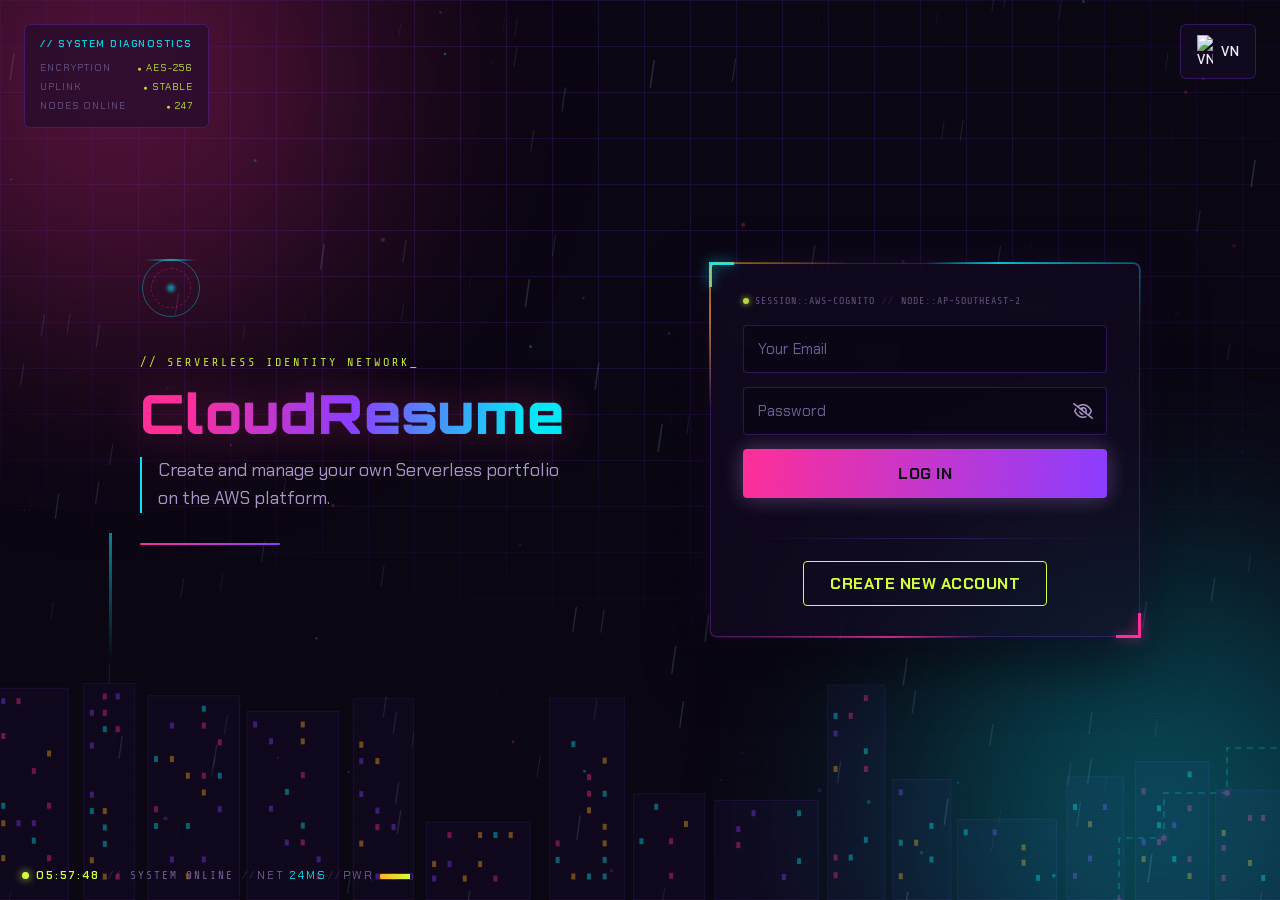
==== commit 78b3210c: "k" ====
--- a/index.html
+++ b/index.html
@@ -56,7 +56,7 @@
             background-size: 46px 46px;
             -webkit-mask-image: radial-gradient(ellipse 75% 55% at 50% 25%, black 30%, transparent 100%);
             mask-image: radial-gradient(ellipse 75% 55% at 50% 25%, black 30%, transparent 100%);
-            z-index: -3; pointer-events: none;
+            z-index: 0; pointer-events: none;
             animation: grid-drift 18s linear infinite;
         }
         @keyframes grid-drift { from { background-position: 0px 0px, 0px 0px; } to { background-position: 46px 46px, 46px 46px; } }
@@ -65,7 +65,7 @@
             background: repeating-linear-gradient(0deg, rgba(255,255,255,0.025) 0px, rgba(255,255,255,0.025) 1px, transparent 1px, transparent 3px);
             z-index: 30; pointer-events: none; mix-blend-mode: overlay;
         }
-        .bg-orbs { position: fixed; inset: 0; z-index: -2; pointer-events: none; transform: translate(0, 0); transition: transform 0.7s ease-out; }
+        .bg-orbs { position: fixed; inset: 0; z-index: 0; pointer-events: none; transform: translate(0, 0); transition: transform 0.7s ease-out; }
         .bg-orb { position: fixed; width: 480px; height: 480px; border-radius: 50%; filter: blur(130px); opacity: 0.32; pointer-events: none; animation: float-orb 14s ease-in-out infinite; }
         .orb-pink { background: var(--neon-pink); top: -160px; left: -120px; }
         .orb-cyan { background: var(--neon-cyan); bottom: -160px; right: -120px; animation-delay: -7s; }
@@ -106,12 +106,27 @@
             .form-in, .brand-section::after, .circuit-line, .circuit-node, .toast, .ripple-burst,
             .brand-section h1, .search-beam, .cursor-reticle,
             .skyline-canvas, .matrix-rain, .sky-streak, .rain-canvas,
-            .brand-emblem, .emblem-ring, .emblem-core, .emblem-scan, .boot-overlay { animation: none !important; transition: none !important; }
-            .skyline-canvas, .search-beam, .sky-streak, .cursor-reticle, .matrix-rain, .rain-canvas, .brand-emblem { display: none !important; }
+            .brand-emblem, .emblem-ring, .emblem-core, .emblem-scan, .boot-overlay,
+            .energy-field, .telemetry-tag { animation: none !important; transition: none !important; }
+            .skyline-canvas, .search-beam, .sky-streak, .cursor-reticle, .matrix-rain, .rain-canvas,
+            .brand-emblem, .energy-field, .telemetry-tag { display: none !important; }
             input:focus, select:focus { animation: none !important; }
         }
 
         .top-controls { position: absolute; top: 24px; right: 24px; display: flex; gap: 10px; z-index: 10; }
+
+        /* ---- Top-left system diagnostics panel (fills previously empty corner) ---- */
+        .hud-diag { position: fixed; top: 24px; left: 24px; z-index: 10; font-family: var(--font-mono); font-size: 10px; letter-spacing: 1px; color: var(--text-dim); background: rgba(21,11,38,0.5); border: 1px solid var(--void-border); border-radius: 6px; padding: 12px 15px; backdrop-filter: blur(8px); min-width: 172px; text-transform: uppercase; }
+        .hud-diag-title { color: var(--neon-cyan); font-weight: 600; margin-bottom: 8px; opacity: 0.9; letter-spacing: 1.5px; }
+        .hud-diag-row { display: flex; justify-content: space-between; gap: 12px; padding: 3px 0; opacity: 0.85; }
+        .hud-diag-val { color: var(--neon-lime); }
+        .hud-diag-val::before { content: '● '; font-size: 7px; }
+        @media (max-width: 900px) { .hud-diag { display: none; } }
+
+        /* ---- Floating peripheral telemetry (ambient life in the empty margins) ---- */
+        .telemetry-tag { position: fixed; z-index: 1; font-family: var(--font-mono); font-size: 10px; letter-spacing: 1px; color: var(--neon-cyan); opacity: 0; text-transform: uppercase; pointer-events: none; text-shadow: 0 0 6px rgba(5,230,245,0.5); transition: opacity 0.8s ease, transform 0.8s ease; transform: translateY(6px); }
+        .telemetry-tag::before { content: '· '; }
+        .telemetry-tag.show { opacity: 0.6; transform: translateY(0); }
         .top-btn {
             padding: 10px 16px; font-size: 13px; font-weight: 600; letter-spacing: 0.5px; text-transform: uppercase;
             cursor: pointer; background: rgba(21,11,38,0.65); color: var(--text-primary);
@@ -125,21 +140,20 @@
 
         .brand-section { position: relative; width: 50%; padding-right: 40px; animation: fade-in-left 0.7s ease both; }
 
-        /* ---- Floating holographic access-emblem beside the brand logo ---- */
-        .brand-emblem { position: absolute; top: -18px; right: 60px; width: 76px; height: 76px; pointer-events: none; opacity: 0.9; }
+        /* ---- Floating holographic access-emblem, hovering above the logo (clear of the text) ---- */
+        .brand-emblem { position: absolute; top: -96px; left: 2px; width: 58px; height: 58px; pointer-events: none; opacity: 0.75; }
         .emblem-ring { position: absolute; inset: 0; border-radius: 50%; }
-        .emblem-ring.r1 { border: 1.5px solid rgba(5,230,245,0.55); animation: emblem-spin 5s linear infinite; }
-        .emblem-ring.r2 { inset: 11px; border: 1px dashed rgba(255,46,151,0.45); animation: emblem-spin 8s linear infinite reverse; }
-        .emblem-core { position: absolute; inset: 30px; border-radius: 50%; background: radial-gradient(circle, var(--neon-cyan), transparent 70%); filter: blur(1px); animation: pulse-dot 2.2s ease-in-out infinite; }
-        .emblem-scan { position: absolute; left: 4px; right: 4px; height: 2px; background: linear-gradient(90deg, transparent, rgba(5,230,245,0.9), transparent); animation: emblem-scan-move 2.8s ease-in-out infinite; }
+        .emblem-ring.r1 { border: 1.5px solid rgba(5,230,245,0.5); animation: emblem-spin 5s linear infinite; }
+        .emblem-ring.r2 { inset: 9px; border: 1px dashed rgba(255,46,151,0.4); animation: emblem-spin 8s linear infinite reverse; }
+        .emblem-core { position: absolute; inset: 23px; border-radius: 50%; background: radial-gradient(circle, var(--neon-cyan), transparent 70%); filter: blur(1px); animation: pulse-dot 2.2s ease-in-out infinite; }
+        .emblem-scan { position: absolute; left: 3px; right: 3px; height: 2px; background: linear-gradient(90deg, transparent, rgba(5,230,245,0.85), transparent); animation: emblem-scan-move 2.8s ease-in-out infinite; }
         @keyframes emblem-spin { to { transform: rotate(360deg); } }
         @keyframes emblem-scan-move { 0%, 100% { top: 4%; opacity: 0; } 12% { opacity: 1; } 50% { top: 92%; opacity: 1; } 62% { opacity: 0; } }
-        @media (max-width: 900px) { .brand-emblem { right: 10px; } }
         @media (max-width: 768px) { .brand-emblem { display: none; } }
         .brand-section::after { content: ''; display: block; margin-top: 30px; height: 2px; width: 140px; border-radius: 2px; background: linear-gradient(90deg, var(--neon-pink), var(--neon-violet), var(--neon-cyan), var(--neon-pink)); background-size: 300% 100%; animation: sweep-line 6s linear infinite; }
         @keyframes sweep-line { from { background-position: 0% 0; } to { background-position: -300% 0; } }
         @keyframes fade-in-left { from { opacity: 0; transform: translateX(-24px); } to { opacity: 1; transform: translateX(0); } }
-        @keyframes fade-in-up { from { opacity: 0; transform: perspective(1000px) translateY(24px); } to { opacity: 1; transform: perspective(1000px) rotateX(var(--rx, 0deg)) rotateY(var(--ry, 0deg)) translateY(0); } }
+        @keyframes fade-in-up { from { opacity: 0; transform: translateY(24px); } to { opacity: 1; transform: translateY(0); } }
         .brand-tag { display: block; font-family: var(--font-mono); font-size: 12px; letter-spacing: 3px; color: var(--neon-lime); text-transform: uppercase; margin-bottom: 16px; opacity: 0.9; }
         .brand-tag::after { content: '_'; animation: blink 1s steps(1) infinite; }
         @keyframes blink { 50% { opacity: 0; } }
@@ -169,7 +183,6 @@
         .hud-frame::after { bottom: -2px; right: -2px; border-bottom: 3px solid var(--neon-pink); border-right: 3px solid var(--neon-pink); filter: drop-shadow(0 0 6px rgba(255,46,151,0.7)); }
 
         .auth-section {
-            --rx: 0deg; --ry: 0deg;
             width: 430px; background: rgba(21,11,38,0.55); backdrop-filter: blur(18px);
             border: 1px solid var(--void-border); border-radius: 6px; padding: 30px 32px;
             box-shadow: 0 24px 60px rgba(0,0,0,0.55), 0 0 40px rgba(139,61,255,0.12);
@@ -177,6 +190,15 @@
             transition: box-shadow 0.35s ease, border-color 0.35s ease;
         }
         .auth-section:hover { box-shadow: 0 24px 60px rgba(0,0,0,0.55), 0 0 50px rgba(5,230,245,0.18); border-color: rgba(5,230,245,0.3); }
+        /* ---- Energy containment field: a slow rotating gradient ring traces the card's edge ---- */
+        .energy-field {
+            position: absolute; inset: -2px; border-radius: 8px; padding: 2px; pointer-events: none; opacity: 0.9;
+            background: conic-gradient(from 0deg, transparent 0%, rgba(5,230,245,0.9) 6%, transparent 17%, transparent 45%, rgba(255,46,151,0.85) 53%, transparent 65%, transparent 78%, rgba(255,176,32,0.7) 84%, transparent 94%, transparent 100%);
+            -webkit-mask: linear-gradient(#000 0 0) content-box, linear-gradient(#000 0 0);
+            -webkit-mask-composite: xor; mask-composite: exclude;
+            animation: field-rotate 8s linear infinite;
+        }
+        @keyframes field-rotate { to { transform: rotate(360deg); } }
         .auth-meta { display: flex; align-items: center; gap: 6px; font-family: var(--font-mono); font-size: 10px; letter-spacing: 1px; color: var(--text-dim); text-transform: uppercase; margin-bottom: 18px; opacity: 0.85; }
         .auth-meta .meta-dot { width: 6px; height: 6px; border-radius: 50%; background: var(--neon-lime); box-shadow: 0 0 6px var(--neon-lime); animation: pulse-dot 1.8s ease-in-out infinite; flex-shrink: 0; }
 
@@ -238,22 +260,22 @@
         #error-msg { background: rgba(255,56,96,0.12); color: #ff9db3; padding: 11px; border-radius: 4px; text-align: center; margin-bottom: 16px; font-size: 13px; display: none; font-weight: 600; border: 1px solid var(--danger); box-shadow: 0 0 16px rgba(255,56,96,0.25); }
 
         /* ---- Living city skyline (canvas-rendered, flickering windows) ---- */
-        .skyline-canvas { position: fixed; left: 0; right: 0; bottom: 0; width: 100%; height: 260px; z-index: -2; pointer-events: none; opacity: 0.6; }
-        .search-beam { position: fixed; bottom: 40px; left: 50%; width: 3px; height: 130px; background: linear-gradient(180deg, rgba(5,230,245,0.55), transparent); transform-origin: bottom center; z-index: -2; pointer-events: none; animation: beam-sweep 7s ease-in-out infinite; mix-blend-mode: screen; }
+        .skyline-canvas { position: fixed; left: 0; right: 0; bottom: 0; width: 100%; height: 260px; z-index: 0; pointer-events: none; opacity: 0.6; }
+        .search-beam { position: fixed; bottom: 40px; left: 50%; width: 3px; height: 130px; background: linear-gradient(180deg, rgba(5,230,245,0.55), transparent); transform-origin: bottom center; z-index: 0; pointer-events: none; animation: beam-sweep 7s ease-in-out infinite; mix-blend-mode: screen; }
         @keyframes beam-sweep { 0%, 100% { transform: rotate(-28deg); opacity: 0.7; } 50% { transform: rotate(28deg); opacity: 1; } }
 
         /* ---- Sky traffic: distant light-transports streaking past ---- */
-        .sky-streak { position: fixed; left: -80px; width: 70px; height: 2px; background: linear-gradient(90deg, transparent, var(--trail-color, var(--neon-cyan)), transparent); z-index: -1; pointer-events: none; filter: drop-shadow(0 0 4px var(--trail-color, var(--neon-cyan))); animation: streak-fly linear forwards; }
+        .sky-streak { position: fixed; left: -80px; width: 70px; height: 2px; background: linear-gradient(90deg, transparent, var(--trail-color, var(--neon-cyan)), transparent); z-index: 0; pointer-events: none; filter: drop-shadow(0 0 4px var(--trail-color, var(--neon-cyan))); animation: streak-fly linear forwards; }
         @keyframes streak-fly { 0% { transform: translate(0,0); opacity: 0; } 8% { opacity: 1; } 90% { opacity: 1; } 100% { transform: translate(calc(100vw + 160px), -70px); opacity: 0; } }
 
         /* ---- Ambient data-mote particle field ---- */
-        .particle-canvas { position: fixed; inset: 0; z-index: -1; pointer-events: none; opacity: 0.6; }
+        .particle-canvas { position: fixed; inset: 0; z-index: 0; pointer-events: none; opacity: 0.6; }
 
         /* ---- Cyberpunk rain (falls behind the glass auth panel) ---- */
-        .rain-canvas { position: fixed; inset: 0; z-index: -1; pointer-events: none; opacity: 0.55; }
+        .rain-canvas { position: fixed; inset: 0; z-index: 0; pointer-events: none; opacity: 0.55; }
 
         /* ---- Circuit-trace corner decoration ---- */
-        .circuit-deco { position: fixed; bottom: -10px; right: -10px; width: 180px; height: 180px; z-index: -1; opacity: 0.4; pointer-events: none; }
+        .circuit-deco { position: fixed; bottom: -10px; right: -10px; width: 180px; height: 180px; z-index: 0; opacity: 0.4; pointer-events: none; }
         .circuit-line { fill: none; stroke: var(--neon-cyan); stroke-width: 1.2; stroke-dasharray: 7 6; animation: circuit-flow 4s linear infinite; }
         .circuit-node { fill: var(--neon-pink); filter: drop-shadow(0 0 4px var(--neon-pink)); animation: pulse-dot 2s ease-in-out infinite; }
         @keyframes circuit-flow { to { stroke-dashoffset: -130; } }
@@ -342,6 +364,13 @@
     <circle class="circuit-node" cx="60" cy="120" r="3" />
     <circle class="circuit-node" cx="130" cy="70" r="3" />
 </svg>
+
+<div class="hud-diag" aria-hidden="true">
+    <div class="hud-diag-title">// System Diagnostics</div>
+    <div class="hud-diag-row"><span>Encryption</span><span class="hud-diag-val">AES-256</span></div>
+    <div class="hud-diag-row"><span>Uplink</span><span class="hud-diag-val" id="diag-uplink">Stable</span></div>
+    <div class="hud-diag-row"><span>Nodes Online</span><span class="hud-diag-val" id="diag-nodes">247</span></div>
+</div>
 
 <div class="bg-orbs" id="bg-orbs">
     <div class="bg-orb orb-pink"></div>
@@ -372,6 +401,7 @@
     </div>
 
     <div class="auth-section hud-frame">
+        <div class="energy-field" aria-hidden="true"></div>
         <div class="auth-meta"><span class="meta-dot"></span>SESSION::AWS-COGNITO<span class="sys-sep">//</span>NODE::AP-SOUTHEAST-2</div>
         <div id="error-msg"></div>
 
@@ -681,25 +711,6 @@
     }
 
     // ==========================================
-    // BẢNG HOLOGRAM NGHIÊNG THEO CHUỘT (MOUSE-REACTIVE HOLOGRAPHIC TILT)
-    // ==========================================
-    (function initAuthTilt() {
-        const el = document.querySelector('.auth-section');
-        if (!el || prefersReducedMotion || window.matchMedia('(pointer: coarse)').matches) return;
-        el.addEventListener('mousemove', (e) => {
-            const rect = el.getBoundingClientRect();
-            const px = (e.clientX - rect.left) / rect.width;
-            const py = (e.clientY - rect.top) / rect.height;
-            el.style.setProperty('--ry', ((px - 0.5) * 8).toFixed(2) + 'deg');
-            el.style.setProperty('--rx', ((0.5 - py) * 8).toFixed(2) + 'deg');
-        });
-        el.addEventListener('mouseleave', () => {
-            el.style.setProperty('--rx', '0deg');
-            el.style.setProperty('--ry', '0deg');
-        });
-    })();
-
-    // ==========================================
     // KÍNH NGẮM HUD THEO CON TRỎ CHUỘT (CURSOR HUD RETICLE)
     // ==========================================
     (function initCursorReticle() {
@@ -727,6 +738,56 @@
         }
         update();
         setInterval(update, 2600);
+    })();
+
+    // ==========================================
+    // BẢNG CHẨN ĐOÁN HỆ THỐNG (DIAGNOSTICS PANEL LIVE TICKER)
+    // ==========================================
+    (function tickDiagnostics() {
+        const uplink = document.getElementById('diag-uplink');
+        const nodes = document.getElementById('diag-nodes');
+        if (!uplink && !nodes) return;
+        const states = ['Stable', 'Stable', 'Stable', 'Syncing'];
+        function update() {
+            if (uplink) uplink.textContent = states[Math.floor(Math.random() * states.length)];
+            if (nodes) nodes.textContent = 240 + Math.floor(Math.random() * 14);
+        }
+        setInterval(update, 3400);
+    })();
+
+    // ==========================================
+    // TELEMETRY TRÔI NỔI TRONG KHOẢNG TRỐNG (FLOATING PERIPHERAL TELEMETRY)
+    // Tận dụng vùng không gian trống hai bên khung đăng nhập bằng các nhãn dữ liệu thoáng qua
+    // ==========================================
+    (function initTelemetryTags() {
+        if (prefersReducedMotion) return;
+        const container = document.querySelector('.container');
+        if (!container) return;
+        const messages = [
+            'SIGNAL 98.2%', 'UPLINK STABLE', 'NODE SYNC OK', 'LATENCY 14MS',
+            'PACKET LOSS 0.02%', 'ENCRYPTION ACTIVE', 'GRID ONLINE', 'CACHE WARM',
+            'HANDSHAKE OK', 'ROUTE OPTIMAL'
+        ];
+        function spawnTag() {
+            const rect = container.getBoundingClientRect();
+            const margin = 170;
+            const zones = [];
+            if (rect.left > margin) zones.push({ minX: 24, maxX: rect.left - 60 });
+            if (window.innerWidth - rect.right > margin) zones.push({ minX: rect.right + 40, maxX: window.innerWidth - 150 });
+            if (!zones.length) return;
+            const zone = zones[Math.floor(Math.random() * zones.length)];
+            const x = zone.minX + Math.random() * Math.max(10, zone.maxX - zone.minX);
+            const y = 100 + Math.random() * Math.max(10, window.innerHeight - 220);
+            const el = document.createElement('div');
+            el.className = 'telemetry-tag';
+            el.textContent = messages[Math.floor(Math.random() * messages.length)];
+            el.style.left = x + 'px';
+            el.style.top = y + 'px';
+            document.body.appendChild(el);
+            requestAnimationFrame(() => el.classList.add('show'));
+            setTimeout(() => { el.classList.remove('show'); setTimeout(() => el.remove(), 850); }, 3000);
+        }
+        setInterval(() => { if (Math.random() > 0.35) spawnTag(); }, 3600);
     })();
 
     // ==========================================
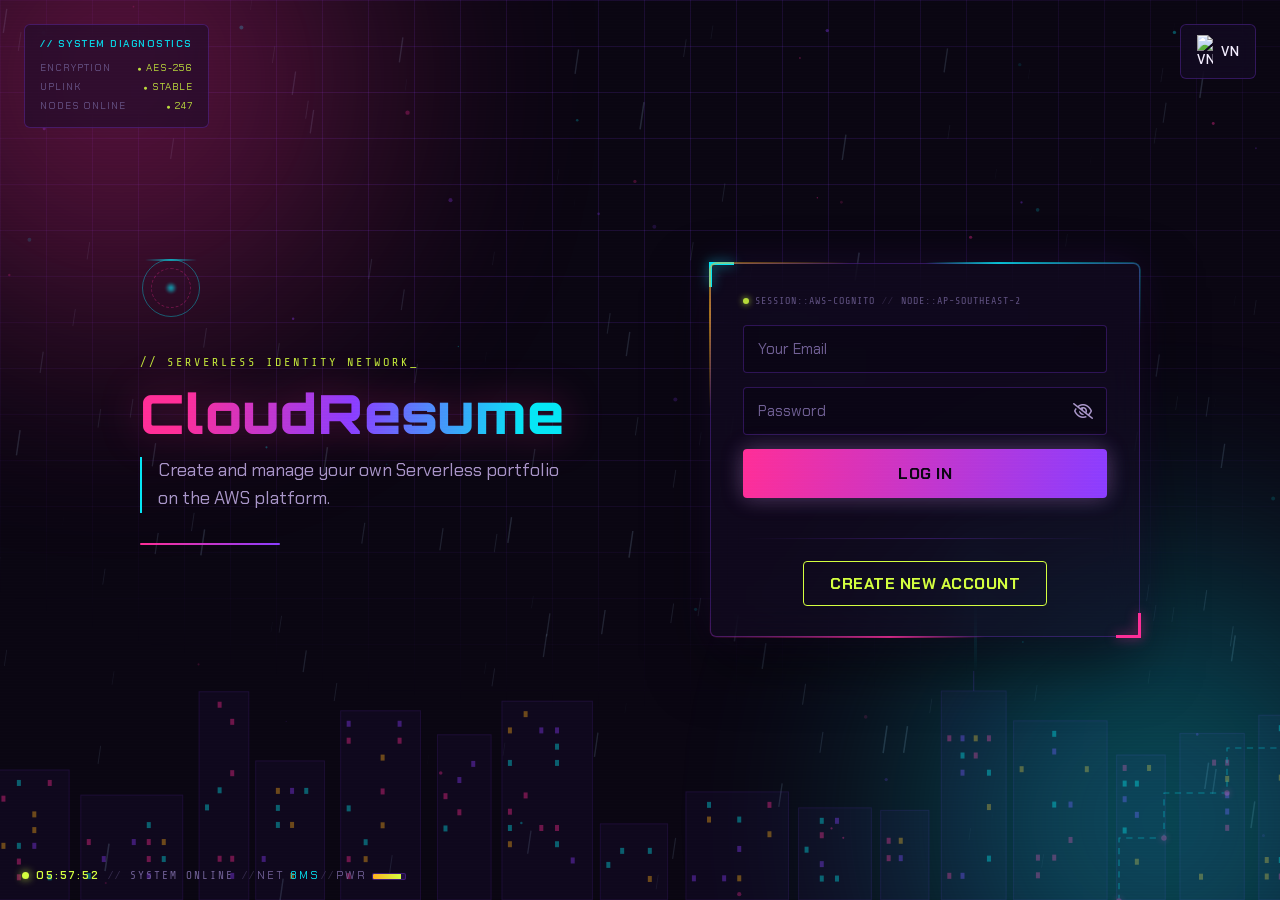
==== commit 2df9d7cf: "b" ====
--- a/index.html
+++ b/index.html
@@ -110,7 +110,7 @@
             .energy-field, .telemetry-tag { animation: none !important; transition: none !important; }
             .skyline-canvas, .search-beam, .sky-streak, .cursor-reticle, .matrix-rain, .rain-canvas,
             .brand-emblem, .energy-field, .telemetry-tag { display: none !important; }
-            input:focus, select:focus { animation: none !important; }
+            input:focus, select:focus, input, select { transition: border-color 0.01s, box-shadow 0.01s !important; background-position: 0% 0 !important; }
         }
 
         .top-controls { position: absolute; top: 24px; right: 24px; display: flex; gap: 10px; z-index: 10; }
@@ -213,12 +213,15 @@
         label { display: block; font-family: var(--font-mono); font-size: 11px; color: var(--text-secondary); margin-bottom: 6px; font-weight: 600; text-transform: uppercase; letter-spacing: 1.5px; }
 
         input, select {
-            width: 100%; padding: 13px 14px; border: 1px solid var(--void-border); background: rgba(10,6,18,0.65);
-            color: var(--text-primary); border-radius: 4px; font-size: 15px; font-family: var(--font-body); outline: none; transition: all 0.25s ease;
+            width: 100%; padding: 13px 14px; border: 1px solid var(--void-border);
+            background-color: rgba(10,6,18,0.65);
+            background-image: linear-gradient(100deg, transparent 40%, rgba(5,230,245,0.55) 50%, transparent 60%);
+            background-repeat: no-repeat; background-size: 260% 100%; background-position: 0% 0;
+            color: var(--text-primary); border-radius: 4px; font-size: 15px; font-family: var(--font-body); outline: none;
+            transition: border-color 0.25s ease, box-shadow 0.25s ease, background-color 0.25s ease, background-position 0.65s ease-out;
         }
         input::placeholder { color: var(--text-dim); }
-        input:focus, select:focus { border-color: var(--neon-cyan); box-shadow: 0 0 0 3px rgba(5,230,245,0.15), 0 0 18px rgba(5,230,245,0.22); background: rgba(10,6,18,0.85); animation: input-pulse 0.4s ease; }
-        @keyframes input-pulse { 0% { box-shadow: 0 0 0 0 rgba(5,230,245,0.55), 0 0 18px rgba(5,230,245,0.22); } 100% { box-shadow: 0 0 0 3px rgba(5,230,245,0.15), 0 0 18px rgba(5,230,245,0.22); } }
+        input:focus, select:focus { border-color: var(--neon-cyan); box-shadow: 0 0 0 3px rgba(5,230,245,0.15), 0 0 18px rgba(5,230,245,0.22); background-color: rgba(10,6,18,0.85); background-position: 100% 0; }
         select option { background: var(--void-panel); color: var(--text-primary); }
 
         .helper-text { font-size: 12px; color: var(--text-dim); display: block; margin-top: 5px; margin-bottom: 14px; line-height: 1.45; }
@@ -717,12 +720,21 @@
         const reticle = document.getElementById('cursor-reticle');
         const isCoarsePointer = window.matchMedia('(pointer: coarse)').matches;
         if (!reticle || prefersReducedMotion || isCoarsePointer) return;
-        let shown = false;
+        let hideTimer = null;
         document.addEventListener('mousemove', (e) => {
             reticle.style.transform = `translate(${e.clientX}px, ${e.clientY}px)`;
-            if (!shown) { reticle.style.opacity = '0.85'; shown = true; }
+            reticle.style.opacity = '0.85';
+            if (hideTimer) { clearTimeout(hideTimer); hideTimer = null; }
         });
-        document.addEventListener('mouseleave', () => { reticle.style.opacity = '0'; });
+        // Trình duyệt có thể bắn 'mouseout' với relatedTarget=null một cách "giả" khi
+        // chuột chỉ đang lướt sát mép trên/dưới màn hình chứ chưa thực sự rời khỏi cửa sổ.
+        // Vì vậy, thay vì ẩn ngay lập tức, ta trì hoãn 150ms; nếu có 'mousemove' xảy ra
+        // trong lúc đó (tức chuột vẫn còn trong trang), ta huỷ việc ẩn đi.
+        document.addEventListener('mouseout', (e) => {
+            if (!e.relatedTarget) {
+                hideTimer = setTimeout(() => { reticle.style.opacity = '0'; hideTimer = null; }, 150);
+            }
+        });
     })();
 
     // ==========================================
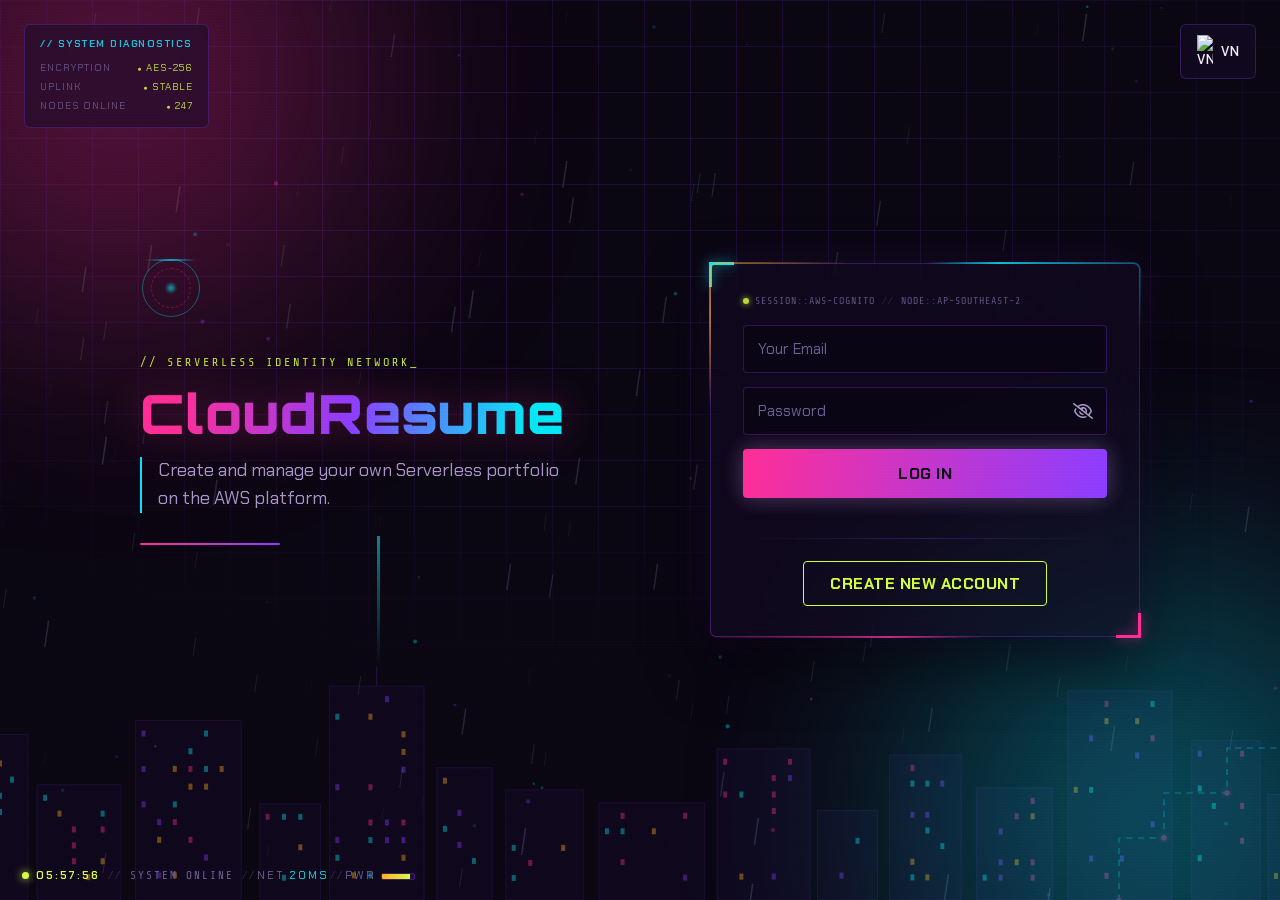
==== commit e48205f2: "l" ====
--- a/index.html
+++ b/index.html
@@ -806,37 +806,55 @@
     // MƯA MA TRẬN GIẢI MÃ (MATRIX DECRYPT RAIN) CHO BƯỚC XÁC THỰC OTP
     // ==========================================
     let matrixInterval = null;
+    let matrixResizeObserver = null;
+    let matrixDrops = [];
     function startMatrixRain() {
         const canvas = document.getElementById('matrix-rain');
         if (!canvas || prefersReducedMotion) return;
         const ctx = canvas.getContext('2d');
-        canvas.width = canvas.offsetWidth;
-        canvas.height = canvas.offsetHeight;
+        const fontSize = 12;
         const glyphs = '01アイウエオカキクケコ$#%&';
-        const fontSize = 12;
-        const columns = Math.max(1, Math.ceil(canvas.width / fontSize));
-        const drops = Array(columns).fill(1);
+
+        // Dùng ResizeObserver thay vì đo canvas.offsetWidth một lần duy nhất ngay khi
+        // vừa display:block — vì tại đúng thời điểm đó khung có thể chưa layout xong,
+        // khiến bộ đệm vẽ (canvas.width) bị đặt nhỏ hơn kích thước hiển thị thật.
+        function syncCanvasSize() {
+            const w = canvas.parentElement ? canvas.parentElement.clientWidth : canvas.offsetWidth;
+            const h = canvas.parentElement ? canvas.parentElement.clientHeight : canvas.offsetHeight;
+            if (!w || !h) return;
+            canvas.width = w;
+            canvas.height = h;
+            const columns = Math.max(1, Math.ceil(w / fontSize));
+            matrixDrops = Array(columns).fill(1);
+        }
+        if (matrixResizeObserver) matrixResizeObserver.disconnect();
+        matrixResizeObserver = new ResizeObserver(syncCanvasSize);
+        matrixResizeObserver.observe(canvas.parentElement || canvas);
+        syncCanvasSize();
+
         clearInterval(matrixInterval);
         matrixInterval = setInterval(() => {
             ctx.fillStyle = 'rgba(10,6,18,0.16)';
             ctx.fillRect(0, 0, canvas.width, canvas.height);
             ctx.font = fontSize + 'px monospace';
-            drops.forEach((y, i) => {
+            matrixDrops.forEach((y, i) => {
                 ctx.fillStyle = Math.random() > 0.92 ? 'rgba(255,46,151,0.8)' : 'rgba(5,230,245,0.7)';
                 ctx.fillText(glyphs[Math.floor(Math.random() * glyphs.length)], i * fontSize, y * fontSize);
-                if (y * fontSize > canvas.height && Math.random() > 0.975) drops[i] = 0;
-                drops[i]++;
+                if (y * fontSize > canvas.height && Math.random() > 0.975) matrixDrops[i] = 0;
+                matrixDrops[i]++;
             });
         }, 60);
     }
     function stopMatrixRain() {
         clearInterval(matrixInterval);
+        if (matrixResizeObserver) { matrixResizeObserver.disconnect(); matrixResizeObserver = null; }
         const canvas = document.getElementById('matrix-rain');
         if (canvas) {
             const ctx = canvas.getContext('2d');
             if (ctx) ctx.clearRect(0, 0, canvas.width, canvas.height);
         }
     }
+
 
     // ==========================================
     // ĐỒNG HỒ HUD SỐNG (LIVE HUD CLOCK)
